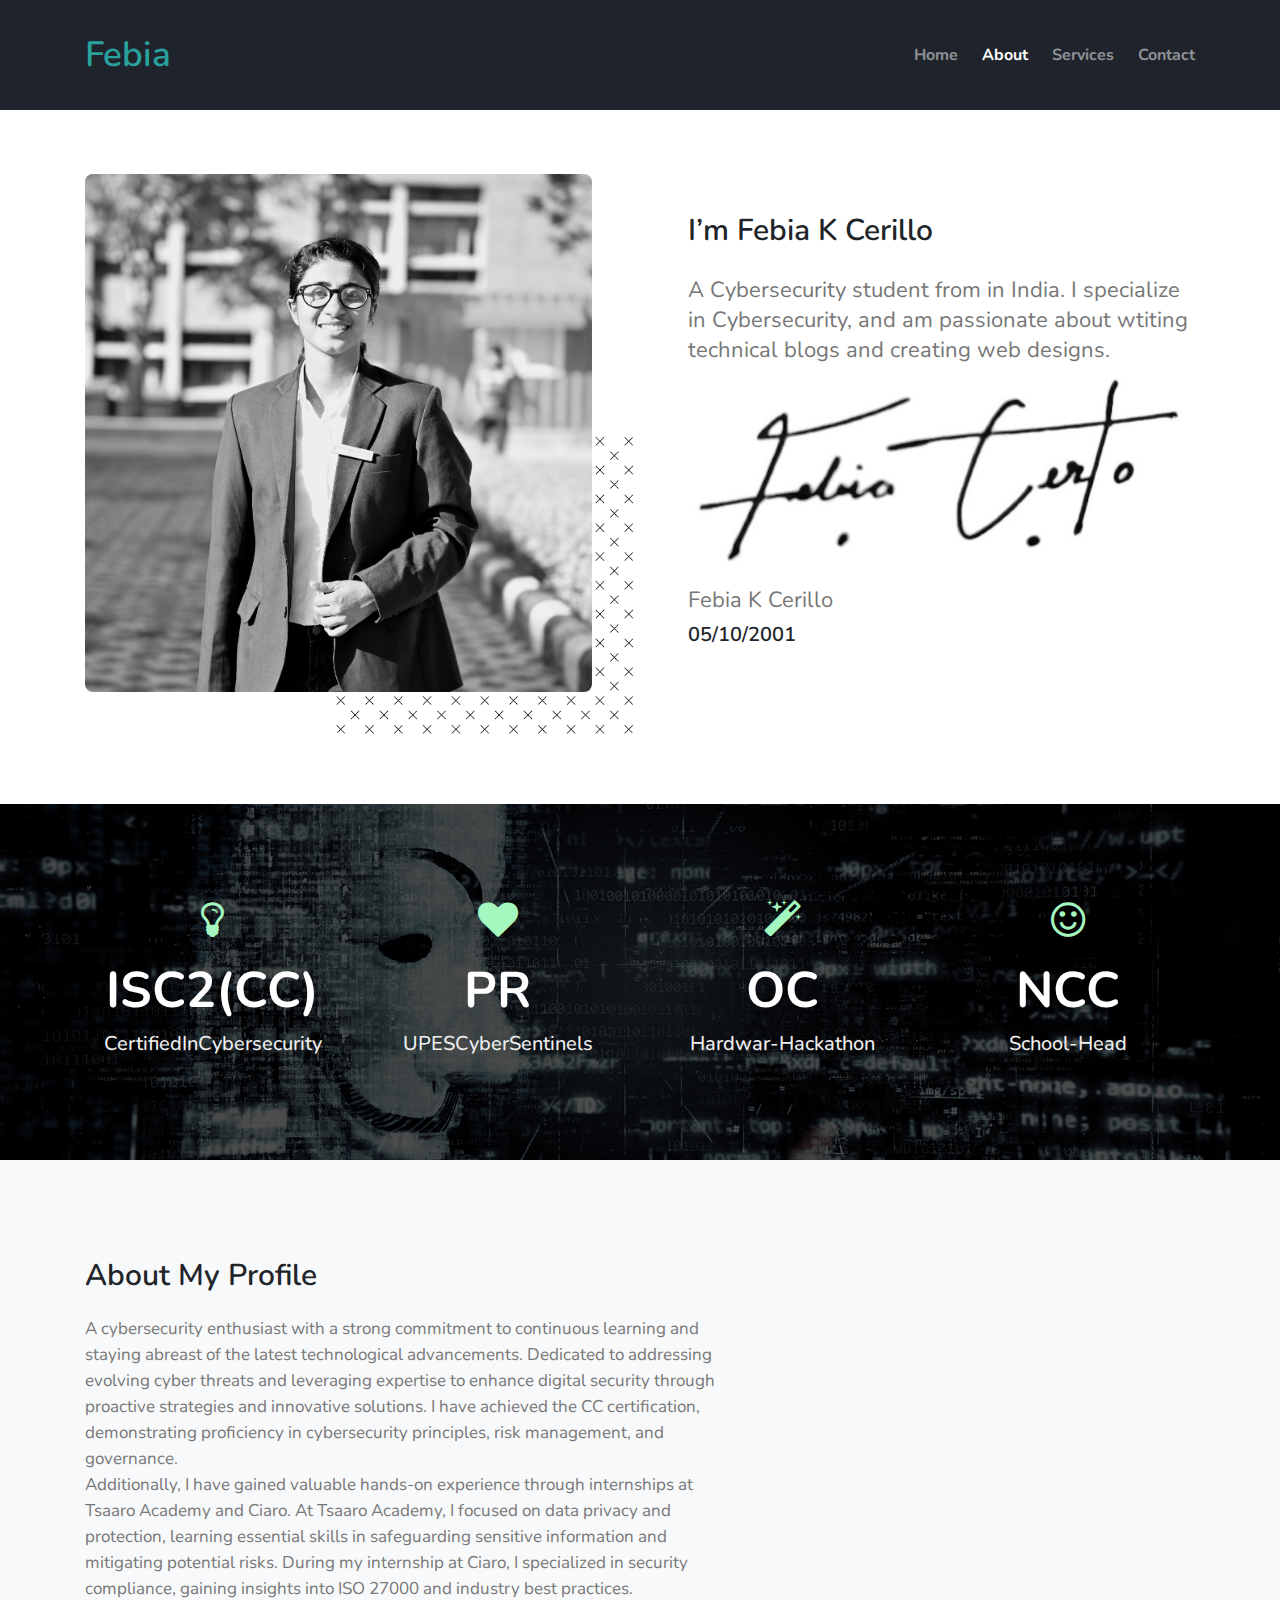
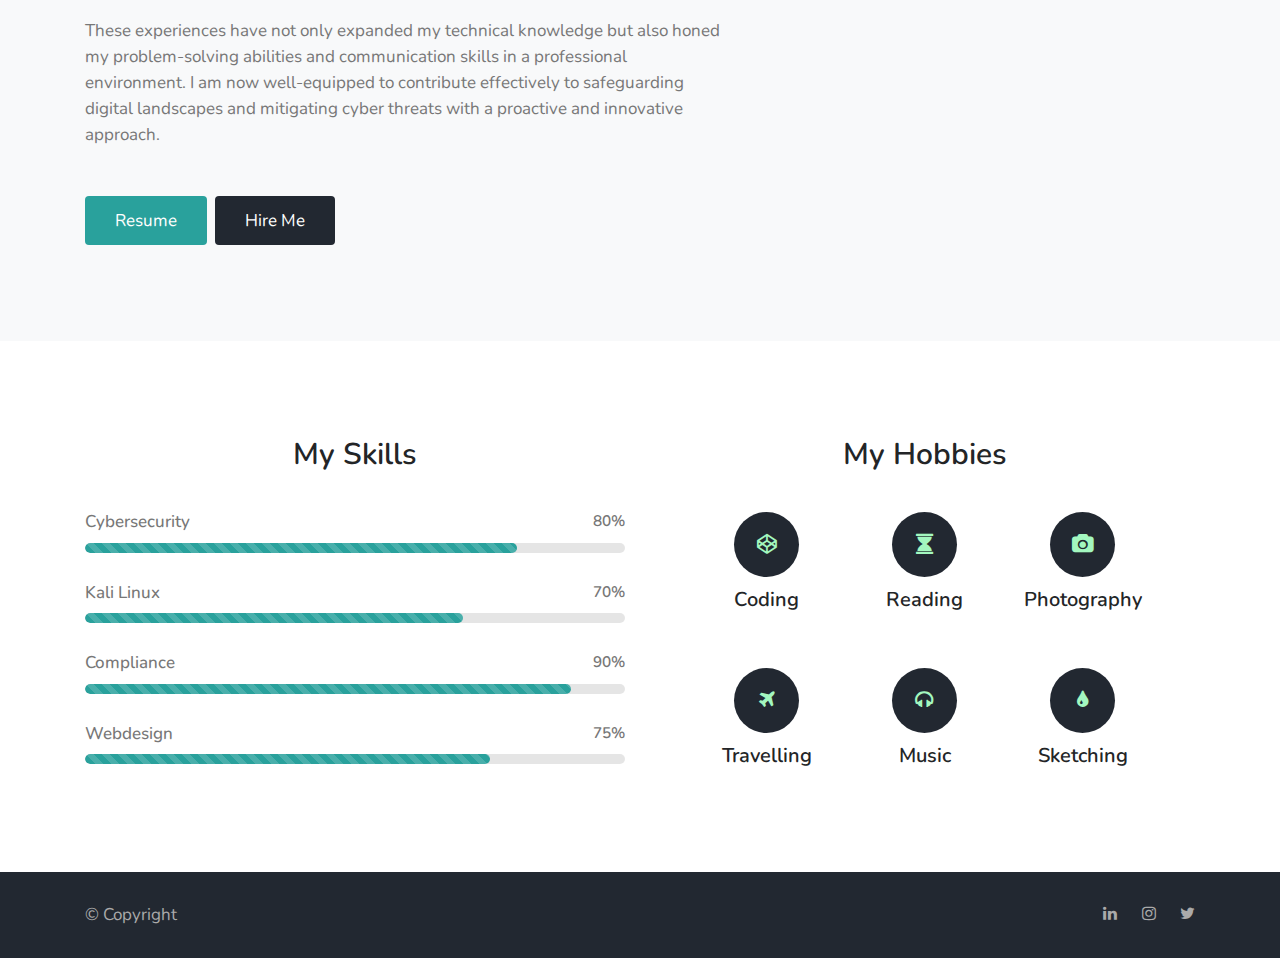
==== about.html @ 748943a6 "Personal Website" ====
<!doctype html>
<html lang="en">

<head>
    <!-- Required meta tags -->
    <meta charset="utf-8">
    <meta name="viewport" content="width=device-width, initial-scale=1, shrink-to-fit=no">

    <title>Eccentric portfolio - personal website template | About : W3layouts</title>

    <!-- google fonts -->
    <link href="https://fonts.googleapis.com/css?family=Nunito:400,700&display=swap" rel="stylesheet">

    <!-- Template CSS -->
    <link rel="stylesheet" href="assets/css/style-starter.css">

</head>

<body>
    <!-- inner page header -->
    <div class="inner-banner">
        <div class="w3l-header inner-w3l-header" id="home">
            <div class="container">
                <nav class="navbar navbar-expand-lg navbar-dark pl-0 pr-0">
                    <a class="navbar-brand m-0 text-primary" href="index.html"><i class='fas fa-portrait' style='font-size:36px'></i>
                        Febia
                    </a>
                    <!-- <span class="logo">portfolio</span>-->
                    <button class="navbar-toggler" type="button" data-toggle="collapse" data-target="#navbarNav"
                        aria-controls="navbarNav" aria-expanded="false" aria-label="Toggle navigation">
                        <span class="navbar-toggler-icon"></span>
                    </button>
                    <div class="collapse navbar-collapse" id="navbarNav">
                        <ul class="navbar-nav ml-auto">
                            <li class="nav-item mr-lg-4">
                                <a class="nav-link pl-0 pr-0 font-weight-bold" href="index.html">Home <span
                                        class="sr-only">(current)</span></a>
                            </li>
                            <li class="nav-item mr-lg-4 active">
                                <a class="nav-link pl-0 pr-0 font-weight-bold" href="about.html">About</a>
                            </li>
                            <li class="nav-item mr-lg-4">
                                <a class="nav-link pl-0 pr-0 font-weight-bold" href="services.html">Services</a>
                            </li>
                            <li class="nav-item">
                                <a class="nav-link pl-0 pr-0 font-weight-bold" href="contact.html">Contact</a>
                            </li>
                        </ul>
                    </div>
                </nav>
            </div>
        </div>
    </div>
    <!-- //inner page header -->

    <!-- about me -->
    <div class="w3l-about py-5">
        <div class="container py-lg-3">
            <div class="row about-content mb-lg-5">
                <div class="col-lg-6 pr-md-5">
                    <div class="image-block">
                        <img src="assets/images/me.JPG" class="img-fluid myphoto" alt="my photo" />
                        <img src="assets/images/cross.png" class="img-fluid pos" alt="dots" />
                    </div>
                </div>
                <div class="col-lg-6 info pl-lg-5 mt-lg-0 mt-5 pt-lg-0 pt-3 align-center">
                    <h4 class="">I’m Febia K Cerillo</h4>
                    <p class="mt-md-4 mt-3 mb-0"> A Cybersecurity student from in India.
                        I specialize in Cybersecurity, and am passionate about wtiting technical blogs and creating web designs.
                    </p>
                    <img src="assets/images/signature.jpg" class="img-fluid signature" width="300px" alt="my photo" />
                    <p class="m-0 mb-2">Febia K Cerillo</p>
                    <h6>05/10/2001</h6>
                </div>
            </div>
        </div>
    </div>
    <!-- //about me -->

    <!-- stats -->
    <section class="w3l-stats py-lg-5 py-4" id="stats">
        <div class="gallery-inner container py-md-5 py-4">
            <div class="row stats-con text-white">
                <div class="col-sm-3 col-6 stats_info counter_grid">
                    <span class="fa fa-lightbulb-o"></span>
                    <p class="counter">ISC2(CC)</p>
                    <h4>CertifiedInCybersecurity</h4>
                </div>
                <div class="col-sm-3 col-6 stats_info counter_grid1">
                    <span class="fa fa-heart"></span>
                    <p class="counter">PR</p>
                    <h4>UPESCyberSentinels</h4>
                </div>
                <div class="col-sm-3 col-6 stats_info counter_grid mt-sm-0 mt-5">
                    <span class="fa fa-magic"></span>
                    <p class="counter">OC</p>
                    <h4>Hardwar-Hackathon</h4>
                </div>
                <div class="col-sm-3 col-6 stats_info counter_grid2 mt-sm-0 mt-5">
                    <span class="fa fa-smile-o"></span>
                    <p class="counter">NCC</p>
                    <h4>School-Head</h4>
                </div>
            </div>
        </div>
    </section>
    <!-- //stats -->

    <!-- about my profile -->
    <section class="w3l-about-bottom py-5" id="about">
        <div class="container py-lg-5 py-md-3">
            <div class="row middle-grids">
                <div class="col-lg-7 advantage-grid-info">
                    <div class="advantage_left">
                        <h4>About my profile </h4>
                        <p class="">A cybersecurity enthusiast with a strong commitment to continuous learning and staying abreast of 
                            the latest technological advancements. Dedicated to addressing evolving cyber threats and leveraging expertise 
                            to enhance digital security through proactive strategies and innovative solutions. I have achieved 
                            the CC certification, demonstrating proficiency in cybersecurity principles, risk management, and governance.
                            <br>Additionally, I have gained valuable hands-on experience through internships at Tsaaro Academy and Ciaro. 
                            At Tsaaro Academy, I focused on data privacy and protection, learning essential skills in safeguarding sensitive 
                            information and mitigating potential risks. During my internship at Ciaro, I specialized in security compliance, 
                            gaining insights into ISO 27000 and industry best practices.</p>
                        <p class="mb-0">These experiences have not only expanded my technical knowledge but also honed my problem-solving 
                            abilities and communication skills in a professional environment. I am now well-equipped to contribute effectively 
                            to safeguarding digital landscapes and mitigating cyber threats with a proactive and innovative approach.
                        </p>
                        <a href="https://drive.google.com/file/d/11Y_3t4I6lCJJg6wt747me_1ckLIumIxb/view?usp=sharing" class="primary-btn-style btn-primary btn mt-lg-5 mt-4">Resume</a>
                        <a href="contact.html" class="secondary-btn-style btn-secondary btn mt-lg-5 mt-4 ml-1">Hire
                            Me</a>
                    </div>
                </div>
                <div class="col-lg-5 advantage-grid-info1">
                    <div class="advantage_left1 mt-lg-0 mt-5">
                        <img src="assets/images/about.jpg" class="img-fluid" alt="" style="padding-top: 120px">
                    </div>
                </div>
            </div>
        </div>
    </section>
    <!-- //about my profile -->

    <!-- skills and hobbies -->
    <div class="w3l-skills py-5" id="skills">
        <div class="container py-lg-5 py-md-3">
            <div class="modal-spa">
                <div class="row skills">
                    <div class="col-lg-6 bar-grids bargrids-left">
                        <h4> My Skills </h4>
                        <h6>Cybersecurity<span> 80% </span></h6>
                        <div class="progress">
                            <div class="progress-bar progress-bar-striped active bg-primary" style="width: 80%">
                            </div>
                        </div>
                        <h6>Kali Linux<span> 70% </span></h6>
                        <div class="progress  w3-bar-grids">
                            <div class="progress-bar progress-bar-striped active" style="width: 70%">
                            </div>
                        </div>
                        <h6>Compliance<span>90% </span></h6>
                        <div class="progress  w3-bar-grids">
                            <div class="progress-bar progress-bar-striped active" style="width: 90%">
                            </div>
                        </div>
                        <h6>Webdesign <span> 75% </span></h6>
                        <div class="progress  w3-bar-grids prgs-w3-last">
                            <div class="progress-bar progress-bar-striped active" style="width: 75%">
                            </div>
                        </div>
                    </div>
                    <div class="col-lg-6 bar-grids w3-bar-grids mt-lg-0 mt-5">
                        <h4> My Hobbies </h4>
                        <div class="row pl-lg-5 pr-lg-5">
                            <div class="col-4 hobbies-grid1 grid1">
                                <span class="fa fa-codepen bg-secondary"></span>
                                <h5>Coding</h5>
                            </div>
                            <div class="col-4 hobbies-grid1 grid2">
                                <span class="fa fa-hourglass bg-secondary"></span>
                                <h5>Reading</h5>
                            </div>
                            <div class="col-4 hobbies-grid1 grid3">
                                <span class="fa fa-camera bg-secondary"></span>
                                <h5>Photography</h5>
                            </div>
                            <div class="col-4 hobbies-grid1 grid4">
                                <span class="fa fa-plane bg-secondary"></span>
                                <h5>Travelling</h5>
                            </div>
                            <div class="col-4 hobbies-grid1 grid5">
                                <span class="fa fa-headphones bg-secondary"></span>
                                <h5>Music</h5>
                            </div>
                            <div class="col-4 hobbies-grid1 grid6">
                                <span class="fa fa-tint bg-secondary"></span>
                                <h5>Sketching</h5>
                            </div>
                        </div>
                    </div>
                </div>
            </div>
        </div>
    </div>
    <!-- //skills and hobbies -->

    <!-- Footer -->
    <section class="w3l-footers-1">
        <div class="footer bg-secondary">
            <div class="container">
                <div class="footer-content">
                    <div class="row">
                        <div class="col-lg-8 footer-left">
                            <p class="m-0">© Copyright
                        </div>
                        <div class="col-lg-4 footer-right text-lg-right text-center mt-lg-0 mt-3">
                            <ul class="social m-0 p-0">
                                <li><a href="https://www.linkedin.com/in/febiacerillo/"><span class="fa fa-linkedin"></span></a></li>
                                <li><a href="https://www.instagram.com/febia_ck/"><span class="fa fa-instagram"></span></a></li>
                                <li><a href="https://twitter.com/CkFebia"><span class="fa fa-twitter"></span></a></li>
                            </ul>
                        </div>
                    </div>
                </div>
            </div>
        </div>
    </section>
    <!-- //Footer -->

    <!-- move top -->
    <button onclick="topFunction()" id="movetop" class="bg-primary" title="Go to top">
        <span class="fa fa-angle-up"></span>
    </button>
    <script>
        // When the user scrolls down 20px from the top of the document, show the button
        window.onscroll = function () {
            scrollFunction()
        };

        function scrollFunction() {
            if (document.body.scrollTop > 20 || document.documentElement.scrollTop > 20) {
                document.getElementById("movetop").style.display = "block";
            } else {
                document.getElementById("movetop").style.display = "none";
            }
        }

        // When the user clicks on the button, scroll to the top of the document
        function topFunction() {
            document.body.scrollTop = 0;
            document.documentElement.scrollTop = 0;
        }
    </script>
    <!-- /move top -->

    <!-- common jquery -->
    <script src="assets/js/jquery-3.3.1.min.js"></script>
    <!-- //common jquery -->

    <!-- disable body scroll which navbar is in active -->
    <script>
        $(function () {
            $('.navbar-toggler').click(function () {
                $('body').toggleClass('noscroll');
            })
        });
    </script>
    <!-- disable body scroll which navbar is in active -->

    <!-- stats number counter-->
    <script src="assets/js/jquery.waypoints.min.js"></script>
    <script src="assets/js/jquery.countup.js"></script>
    <script>
        $('.counter').countUp();
    </script>
    <!-- //stats number counter -->

    <!--  bootstrap js -->
    <script src="assets/js/bootstrap.min.js"></script>
    <!--  //bootstrap js -->

</body>

</html>
---- assets/css/style-starter.css ----
@charset "UTF-8";

:root {
  --blue: #007bff;
  --indigo: #6610f2;
  --purple: #6f42c1;
  --pink: #e83e8c;
  --red: #dc3545;
  --orange: #fd7e14;
  --yellow: #ffc107;
  --green: #28a745;
  --teal: #20c997;
  --cyan: #17a2b8;
  --white: #fff;
  --gray: #6c757d;
  --gray-dark: #343a40;
  --primary: #29a19c;
  --secondary: #222831;
  --success: #28a745;
  --info: #17a2b8;
  --warning: #ffc107;
  --danger: #dc3545;
  --light: #f8f9fa;
  --dark: #343a40;
  --breakpoint-xs: 0;
  --breakpoint-sm: 576px;
  --breakpoint-md: 768px;
  --breakpoint-lg: 992px;
  --breakpoint-xl: 1200px;
  --font-family-sans-serif: -apple-system, BlinkMacSystemFont, "Segoe UI", Roboto, "Helvetica Neue", Arial, "Noto Sans", sans-serif, "Apple Color Emoji", "Segoe UI Emoji", "Segoe UI Symbol", "Noto Color Emoji";
  --font-family-monospace: SFMono-Regular, Menlo, Monaco, Consolas, "Liberation Mono", "Courier New", monospace;
}

*,
*::before,
*::after {
  box-sizing: border-box;
}

html {
  font-family: sans-serif;
  line-height: 1.15;
  -webkit-text-size-adjust: 100%;
  -webkit-tap-highlight-color: rgba(0, 0, 0, 0);
}

article,
aside,
figcaption,
figure,
footer,
header,
hgroup,
main,
nav,
section {
  display: block;
}

body {
  margin: 0;
  font-family: -apple-system, BlinkMacSystemFont, "Segoe UI", Roboto, "Helvetica Neue", Arial, "Noto Sans", sans-serif, "Apple Color Emoji", "Segoe UI Emoji", "Segoe UI Symbol", "Noto Color Emoji";
  font-size: 1rem;
  font-weight: 400;
  line-height: 1.5;
  color: #212529;
  text-align: left;
  background-color: #fff;
}

[tabindex="-1"]:focus:not(:focus-visible) {
  outline: 0 !important;
}

hr {
  box-sizing: content-box;
  height: 0;
  overflow: visible;
}

h1,
h2,
h3,
h4,
h5,
h6 {
  margin-top: 0;
  margin-bottom: 0.5rem;
}

p {
  margin-top: 0;
  margin-bottom: 1rem;
}

abbr[title],
abbr[data-original-title] {
  text-decoration: underline;
  -webkit-text-decoration: underline dotted;
  text-decoration: underline dotted;
  cursor: help;
  border-bottom: 0;
  -webkit-text-decoration-skip-ink: none;
  text-decoration-skip-ink: none;
}

address {
  margin-bottom: 1rem;
  font-style: normal;
  line-height: inherit;
}

ol,
ul,
dl {
  margin-top: 0;
  margin-bottom: 1rem;
}

ol ol,
ul ul,
ol ul,
ul ol {
  margin-bottom: 0;
}

dt {
  font-weight: 700;
}

dd {
  margin-bottom: .5rem;
  margin-left: 0;
}

blockquote {
  margin: 0 0 1rem;
}

b,
strong {
  font-weight: bolder;
}

small {
  font-size: 80%;
}

sub,
sup {
  position: relative;
  font-size: 75%;
  line-height: 0;
  vertical-align: baseline;
}

sub {
  bottom: -.25em;
}

sup {
  top: -.5em;
}

a {
  color: #29a19c;
  text-decoration: none;
  background-color: transparent;
}

a:hover {
  color: #196461;
  text-decoration: underline;
}

a:not([href]) {
  color: inherit;
  text-decoration: none;
}

a:not([href]):hover {
  color: inherit;
  text-decoration: none;
}

pre,
code,
kbd,
samp {
  font-family: SFMono-Regular, Menlo, Monaco, Consolas, "Liberation Mono", "Courier New", monospace;
  font-size: 1em;
}

pre {
  margin-top: 0;
  margin-bottom: 1rem;
  overflow: auto;
}

figure {
  margin: 0 0 1rem;
}

img {
  vertical-align: middle;
  border-style: none;
}

svg {
  overflow: hidden;
  vertical-align: middle;
}

table {
  border-collapse: collapse;
}

caption {
  padding-top: 0.75rem;
  padding-bottom: 0.75rem;
  color: #6c757d;
  text-align: left;
  caption-side: bottom;
}

th {
  text-align: inherit;
}

label {
  display: inline-block;
  margin-bottom: 0.5rem;
}

button {
  border-radius: 0;
}

button:focus {
  outline: 1px dotted;
  outline: 5px auto -webkit-focus-ring-color;
}

input,
button,
select,
optgroup,
textarea {
  margin: 0;
  font-family: inherit;
  font-size: inherit;
  line-height: inherit;
}

button,
input {
  overflow: visible;
}

button,
select {
  text-transform: none;
}

select {
  word-wrap: normal;
}

button,
[type="button"],
[type="reset"],
[type="submit"] {
  -webkit-appearance: button;
}

button:not(:disabled),
[type="button"]:not(:disabled),
[type="reset"]:not(:disabled),
[type="submit"]:not(:disabled) {
  cursor: pointer;
}

button::-moz-focus-inner,
[type="button"]::-moz-focus-inner,
[type="reset"]::-moz-focus-inner,
[type="submit"]::-moz-focus-inner {
  padding: 0;
  border-style: none;
}

input[type="radio"],
input[type="checkbox"] {
  box-sizing: border-box;
  padding: 0;
}

input[type="date"],
input[type="time"],
input[type="datetime-local"],
input[type="month"] {
  -webkit-appearance: listbox;
}

textarea {
  overflow: auto;
  resize: vertical;
}

fieldset {
  min-width: 0;
  padding: 0;
  margin: 0;
  border: 0;
}

legend {
  display: block;
  width: 100%;
  max-width: 100%;
  padding: 0;
  margin-bottom: .5rem;
  font-size: 1.5rem;
  line-height: inherit;
  color: inherit;
  white-space: normal;
}

@media (max-width: 1200px) {
  legend {
    font-size: calc(1.275rem + 0.3vw);
  }
}

progress {
  vertical-align: baseline;
}

[type="number"]::-webkit-inner-spin-button,
[type="number"]::-webkit-outer-spin-button {
  height: auto;
}

[type="search"] {
  outline-offset: -2px;
  -webkit-appearance: none;
}

[type="search"]::-webkit-search-decoration {
  -webkit-appearance: none;
}

::-webkit-file-upload-button {
  font: inherit;
  -webkit-appearance: button;
}

output {
  display: inline-block;
}

summary {
  display: list-item;
  cursor: pointer;
}

template {
  display: none;
}

[hidden] {
  display: none !important;
}

h1,
h2,
h3,
h4,
h5,
h6,
.h1,
.h2,
.h3,
.h4,
.h5,
.h6 {
  margin-bottom: 0.5rem;
  font-weight: 500;
  line-height: 1.2;
}

h1,
.h1 {
  font-size: 2.5rem;
}

@media (max-width: 1200px) {

  h1,
  .h1 {
    font-size: calc(1.375rem + 1.5vw);
  }
}

h2,
.h2 {
  font-size: 2rem;
}

@media (max-width: 1200px) {

  h2,
  .h2 {
    font-size: calc(1.325rem + 0.9vw);
  }
}

h3,
.h3 {
  font-size: 1.75rem;
}

@media (max-width: 1200px) {

  h3,
  .h3 {
    font-size: calc(1.3rem + 0.6vw);
  }
}

h4,
.h4 {
  font-size: 1.5rem;
}

@media (max-width: 1200px) {

  h4,
  .h4 {
    font-size: calc(1.275rem + 0.3vw);
  }
}

h5,
.h5 {
  font-size: 1.25rem;
}

h6,
.h6 {
  font-size: 1rem;
}

.lead {
  font-size: 1.25rem;
  font-weight: 300;
}

.display-1 {
  font-size: 6rem;
  font-weight: 300;
  line-height: 1.2;
}

@media (max-width: 1200px) {
  .display-1 {
    font-size: calc(1.725rem + 5.7vw);
  }
}

.display-2 {
  font-size: 5.5rem;
  font-weight: 300;
  line-height: 1.2;
}

@media (max-width: 1200px) {
  .display-2 {
    font-size: calc(1.675rem + 5.1vw);
  }
}

.display-3 {
  font-size: 4.5rem;
  font-weight: 300;
  line-height: 1.2;
}

@media (max-width: 1200px) {
  .display-3 {
    font-size: calc(1.575rem + 3.9vw);
  }
}

.display-4 {
  font-size: 3.5rem;
  font-weight: 300;
  line-height: 1.2;
}

@media (max-width: 1200px) {
  .display-4 {
    font-size: calc(1.475rem + 2.7vw);
  }
}

hr {
  margin-top: 1rem;
  margin-bottom: 1rem;
  border: 0;
  border-top: 1px solid rgba(0, 0, 0, 0.1);
}

small,
.small {
  font-size: 80%;
  font-weight: 400;
}

mark,
.mark {
  padding: 0.2em;
  background-color: #fcf8e3;
}

.list-unstyled {
  padding-left: 0;
  list-style: none;
}

.list-inline {
  padding-left: 0;
  list-style: none;
}

.list-inline-item {
  display: inline-block;
}

.list-inline-item:not(:last-child) {
  margin-right: 0.5rem;
}

.initialism {
  font-size: 90%;
  text-transform: uppercase;
}

.blockquote {
  margin-bottom: 1rem;
  font-size: 1.25rem;
}

.blockquote-footer {
  display: block;
  font-size: 80%;
  color: #6c757d;
}

.blockquote-footer::before {
  content: "\2014\00A0";
}

.img-fluid {
  max-width: 100%;
  width: auto;
  height: auto;
}

.img-thumbnail {
  padding: 0.25rem;
  background-color: #fff;
  border: 1px solid #dee2e6;
  border-radius: 0.25rem;
  max-width: 100%;
  height: auto;
}

.figure {
  display: inline-block;
}

.figure-img {
  margin-bottom: 0.5rem;
  line-height: 1;
}

.figure-caption {
  font-size: 90%;
  color: #6c757d;
}

code {
  font-size: 87.5%;
  color: #e83e8c;
  word-wrap: break-word;
}

a>code {
  color: inherit;
}

kbd {
  padding: 0.2rem 0.4rem;
  font-size: 87.5%;
  color: #fff;
  background-color: #212529;
  border-radius: 0.2rem;
}

kbd kbd {
  padding: 0;
  font-size: 100%;
  font-weight: 700;
}

pre {
  display: block;
  font-size: 87.5%;
  color: #212529;
}

pre code {
  font-size: inherit;
  color: inherit;
  word-break: normal;
}

.pre-scrollable {
  max-height: 340px;
  overflow-y: scroll;
}

.container {
  width: 100%;
  padding-right: 15px;
  padding-left: 15px;
  margin-right: auto;
  margin-left: auto;
}

@media (min-width: 576px) {
  .container {
    max-width: 540px;
  }
}

@media (min-width: 768px) {
  .container {
    max-width: 720px;
  }
}

@media (min-width: 992px) {
  .container {
    max-width: 960px;
  }
}

@media (min-width: 1200px) {
  .container {
    max-width: 1140px;
  }
}

.container-fluid,
.container-sm,
.container-md,
.container-lg,
.container-xl {
  width: 100%;
  padding-right: 15px;
  padding-left: 15px;
  margin-right: auto;
  margin-left: auto;
}

@media (min-width: 576px) {

  .container,
  .container-sm {
    max-width: 540px;
  }
}

@media (min-width: 768px) {

  .container,
  .container-sm,
  .container-md {
    max-width: 720px;
  }
}

@media (min-width: 992px) {

  .container,
  .container-sm,
  .container-md,
  .container-lg {
    max-width: 960px;
  }
}

@media (min-width: 1200px) {

  .container,
  .container-sm,
  .container-md,
  .container-lg,
  .container-xl {
    max-width: 1140px;
  }
}

.row {
  display: flex;
  flex-wrap: wrap;
  margin-right: -15px;
  margin-left: -15px;
}

.no-gutters {
  margin-right: 0;
  margin-left: 0;
}

.no-gutters>.col,
.no-gutters>[class*="col-"] {
  padding-right: 0;
  padding-left: 0;
}

.col-1,
.col-2,
.col-3,
.col-4,
.col-5,
.col-6,
.col-7,
.col-8,
.col-9,
.col-10,
.col-11,
.col-12,
.col,
.col-auto,
.col-sm-1,
.col-sm-2,
.col-sm-3,
.col-sm-4,
.col-sm-5,
.col-sm-6,
.col-sm-7,
.col-sm-8,
.col-sm-9,
.col-sm-10,
.col-sm-11,
.col-sm-12,
.col-sm,
.col-sm-auto,
.col-md-1,
.col-md-2,
.col-md-3,
.col-md-4,
.col-md-5,
.col-md-6,
.col-md-7,
.col-md-8,
.col-md-9,
.col-md-10,
.col-md-11,
.col-md-12,
.col-md,
.col-md-auto,
.col-lg-1,
.col-lg-2,
.col-lg-3,
.col-lg-4,
.col-lg-5,
.col-lg-6,
.col-lg-7,
.col-lg-8,
.col-lg-9,
.col-lg-10,
.col-lg-11,
.col-lg-12,
.col-lg,
.col-lg-auto,
.col-xl-1,
.col-xl-2,
.col-xl-3,
.col-xl-4,
.col-xl-5,
.col-xl-6,
.col-xl-7,
.col-xl-8,
.col-xl-9,
.col-xl-10,
.col-xl-11,
.col-xl-12,
.col-xl,
.col-xl-auto {
  position: relative;
  width: 100%;
  padding-right: 15px;
  padding-left: 15px;
}

.col {
  flex-basis: 0;
  flex-grow: 1;
  max-width: 100%;
}

.row-cols-1>* {
  flex: 0 0 100%;
  max-width: 100%;
}

.row-cols-2>* {
  flex: 0 0 50%;
  max-width: 50%;
}

.row-cols-3>* {
  flex: 0 0 33.33333%;
  max-width: 33.33333%;
}

.row-cols-4>* {
  flex: 0 0 25%;
  max-width: 25%;
}

.row-cols-5>* {
  flex: 0 0 20%;
  max-width: 20%;
}

.row-cols-6>* {
  flex: 0 0 16.66667%;
  max-width: 16.66667%;
}

.col-auto {
  flex: 0 0 auto;
  width: auto;
  max-width: 100%;
}

.col-1 {
  flex: 0 0 8.33333%;
  max-width: 8.33333%;
}

.col-2 {
  flex: 0 0 16.66667%;
  max-width: 16.66667%;
}

.col-3 {
  flex: 0 0 25%;
  max-width: 25%;
}

.col-4 {
  flex: 0 0 33.33333%;
  max-width: 33.33333%;
}

.col-5 {
  flex: 0 0 41.66667%;
  max-width: 41.66667%;
}

.col-6 {
  flex: 0 0 50%;
  max-width: 50%;
}

.col-7 {
  flex: 0 0 58.33333%;
  max-width: 58.33333%;
}

.col-8 {
  flex: 0 0 66.66667%;
  max-width: 66.66667%;
}

.col-9 {
  flex: 0 0 75%;
  max-width: 75%;
}

.col-10 {
  flex: 0 0 83.33333%;
  max-width: 83.33333%;
}

.col-11 {
  flex: 0 0 91.66667%;
  max-width: 91.66667%;
}

.col-12 {
  flex: 0 0 100%;
  max-width: 100%;
}

.order-first {
  order: -1;
}

.order-last {
  order: 13;
}

.order-0 {
  order: 0;
}

.order-1 {
  order: 1;
}

.order-2 {
  order: 2;
}

.order-3 {
  order: 3;
}

.order-4 {
  order: 4;
}

.order-5 {
  order: 5;
}

.order-6 {
  order: 6;
}

.order-7 {
  order: 7;
}

.order-8 {
  order: 8;
}

.order-9 {
  order: 9;
}

.order-10 {
  order: 10;
}

.order-11 {
  order: 11;
}

.order-12 {
  order: 12;
}

.offset-1 {
  margin-left: 8.33333%;
}

.offset-2 {
  margin-left: 16.66667%;
}

.offset-3 {
  margin-left: 25%;
}

.offset-4 {
  margin-left: 33.33333%;
}

.offset-5 {
  margin-left: 41.66667%;
}

.offset-6 {
  margin-left: 50%;
}

.offset-7 {
  margin-left: 58.33333%;
}

.offset-8 {
  margin-left: 66.66667%;
}

.offset-9 {
  margin-left: 75%;
}

.offset-10 {
  margin-left: 83.33333%;
}

.offset-11 {
  margin-left: 91.66667%;
}

@media (min-width: 576px) {
  .col-sm {
    flex-basis: 0;
    flex-grow: 1;
    max-width: 100%;
  }

  .row-cols-sm-1>* {
    flex: 0 0 100%;
    max-width: 100%;
  }

  .row-cols-sm-2>* {
    flex: 0 0 50%;
    max-width: 50%;
  }

  .row-cols-sm-3>* {
    flex: 0 0 33.33333%;
    max-width: 33.33333%;
  }

  .row-cols-sm-4>* {
    flex: 0 0 25%;
    max-width: 25%;
  }

  .row-cols-sm-5>* {
    flex: 0 0 20%;
    max-width: 20%;
  }

  .row-cols-sm-6>* {
    flex: 0 0 16.66667%;
    max-width: 16.66667%;
  }

  .col-sm-auto {
    flex: 0 0 auto;
    width: auto;
    max-width: 100%;
  }

  .col-sm-1 {
    flex: 0 0 8.33333%;
    max-width: 8.33333%;
  }

  .col-sm-2 {
    flex: 0 0 16.66667%;
    max-width: 16.66667%;
  }

  .col-sm-3 {
    flex: 0 0 25%;
    max-width: 25%;
  }

  .col-sm-4 {
    flex: 0 0 33.33333%;
    max-width: 33.33333%;
  }

  .col-sm-5 {
    flex: 0 0 41.66667%;
    max-width: 41.66667%;
  }

  .col-sm-6 {
    flex: 0 0 50%;
    max-width: 50%;
  }

  .col-sm-7 {
    flex: 0 0 58.33333%;
    max-width: 58.33333%;
  }

  .col-sm-8 {
    flex: 0 0 66.66667%;
    max-width: 66.66667%;
  }

  .col-sm-9 {
    flex: 0 0 75%;
    max-width: 75%;
  }

  .col-sm-10 {
    flex: 0 0 83.33333%;
    max-width: 83.33333%;
  }

  .col-sm-11 {
    flex: 0 0 91.66667%;
    max-width: 91.66667%;
  }

  .col-sm-12 {
    flex: 0 0 100%;
    max-width: 100%;
  }

  .order-sm-first {
    order: -1;
  }

  .order-sm-last {
    order: 13;
  }

  .order-sm-0 {
    order: 0;
  }

  .order-sm-1 {
    order: 1;
  }

  .order-sm-2 {
    order: 2;
  }

  .order-sm-3 {
    order: 3;
  }

  .order-sm-4 {
    order: 4;
  }

  .order-sm-5 {
    order: 5;
  }

  .order-sm-6 {
    order: 6;
  }

  .order-sm-7 {
    order: 7;
  }

  .order-sm-8 {
    order: 8;
  }

  .order-sm-9 {
    order: 9;
  }

  .order-sm-10 {
    order: 10;
  }

  .order-sm-11 {
    order: 11;
  }

  .order-sm-12 {
    order: 12;
  }

  .offset-sm-0 {
    margin-left: 0;
  }

  .offset-sm-1 {
    margin-left: 8.33333%;
  }

  .offset-sm-2 {
    margin-left: 16.66667%;
  }

  .offset-sm-3 {
    margin-left: 25%;
  }

  .offset-sm-4 {
    margin-left: 33.33333%;
  }

  .offset-sm-5 {
    margin-left: 41.66667%;
  }

  .offset-sm-6 {
    margin-left: 50%;
  }

  .offset-sm-7 {
    margin-left: 58.33333%;
  }

  .offset-sm-8 {
    margin-left: 66.66667%;
  }

  .offset-sm-9 {
    margin-left: 75%;
  }

  .offset-sm-10 {
    margin-left: 83.33333%;
  }

  .offset-sm-11 {
    margin-left: 91.66667%;
  }
}

@media (min-width: 768px) {
  .col-md {
    flex-basis: 0;
    flex-grow: 1;
    max-width: 100%;
  }

  .row-cols-md-1>* {
    flex: 0 0 100%;
    max-width: 100%;
  }

  .row-cols-md-2>* {
    flex: 0 0 50%;
    max-width: 50%;
  }

  .row-cols-md-3>* {
    flex: 0 0 33.33333%;
    max-width: 33.33333%;
  }

  .row-cols-md-4>* {
    flex: 0 0 25%;
    max-width: 25%;
  }

  .row-cols-md-5>* {
    flex: 0 0 20%;
    max-width: 20%;
  }

  .row-cols-md-6>* {
    flex: 0 0 16.66667%;
    max-width: 16.66667%;
  }

  .col-md-auto {
    flex: 0 0 auto;
    width: auto;
    max-width: 100%;
  }

  .col-md-1 {
    flex: 0 0 8.33333%;
    max-width: 8.33333%;
  }

  .col-md-2 {
    flex: 0 0 16.66667%;
    max-width: 16.66667%;
  }

  .col-md-3 {
    flex: 0 0 25%;
    max-width: 25%;
  }

  .col-md-4 {
    flex: 0 0 33.33333%;
    max-width: 33.33333%;
  }

  .col-md-5 {
    flex: 0 0 41.66667%;
    max-width: 41.66667%;
  }

  .col-md-6 {
    flex: 0 0 50%;
    max-width: 50%;
  }

  .col-md-7 {
    flex: 0 0 58.33333%;
    max-width: 58.33333%;
  }

  .col-md-8 {
    flex: 0 0 66.66667%;
    max-width: 66.66667%;
  }

  .col-md-9 {
    flex: 0 0 75%;
    max-width: 75%;
  }

  .col-md-10 {
    flex: 0 0 83.33333%;
    max-width: 83.33333%;
  }

  .col-md-11 {
    flex: 0 0 91.66667%;
    max-width: 91.66667%;
  }

  .col-md-12 {
    flex: 0 0 100%;
    max-width: 100%;
  }

  .order-md-first {
    order: -1;
  }

  .order-md-last {
    order: 13;
  }

  .order-md-0 {
    order: 0;
  }

  .order-md-1 {
    order: 1;
  }

  .order-md-2 {
    order: 2;
  }

  .order-md-3 {
    order: 3;
  }

  .order-md-4 {
    order: 4;
  }

  .order-md-5 {
    order: 5;
  }

  .order-md-6 {
    order: 6;
  }

  .order-md-7 {
    order: 7;
  }

  .order-md-8 {
    order: 8;
  }

  .order-md-9 {
    order: 9;
  }

  .order-md-10 {
    order: 10;
  }

  .order-md-11 {
    order: 11;
  }

  .order-md-12 {
    order: 12;
  }

  .offset-md-0 {
    margin-left: 0;
  }

  .offset-md-1 {
    margin-left: 8.33333%;
  }

  .offset-md-2 {
    margin-left: 16.66667%;
  }

  .offset-md-3 {
    margin-left: 25%;
  }

  .offset-md-4 {
    margin-left: 33.33333%;
  }

  .offset-md-5 {
    margin-left: 41.66667%;
  }

  .offset-md-6 {
    margin-left: 50%;
  }

  .offset-md-7 {
    margin-left: 58.33333%;
  }

  .offset-md-8 {
    margin-left: 66.66667%;
  }

  .offset-md-9 {
    margin-left: 75%;
  }

  .offset-md-10 {
    margin-left: 83.33333%;
  }

  .offset-md-11 {
    margin-left: 91.66667%;
  }
}

@media (min-width: 992px) {
  .col-lg {
    flex-basis: 0;
    flex-grow: 1;
    max-width: 100%;
  }

  .row-cols-lg-1>* {
    flex: 0 0 100%;
    max-width: 100%;
  }

  .row-cols-lg-2>* {
    flex: 0 0 50%;
    max-width: 50%;
  }

  .row-cols-lg-3>* {
    flex: 0 0 33.33333%;
    max-width: 33.33333%;
  }

  .row-cols-lg-4>* {
    flex: 0 0 25%;
    max-width: 25%;
  }

  .row-cols-lg-5>* {
    flex: 0 0 20%;
    max-width: 20%;
  }

  .row-cols-lg-6>* {
    flex: 0 0 16.66667%;
    max-width: 16.66667%;
  }

  .col-lg-auto {
    flex: 0 0 auto;
    width: auto;
    max-width: 100%;
  }

  .col-lg-1 {
    flex: 0 0 8.33333%;
    max-width: 8.33333%;
  }

  .col-lg-2 {
    flex: 0 0 16.66667%;
    max-width: 16.66667%;
  }

  .col-lg-3 {
    flex: 0 0 25%;
    max-width: 25%;
  }

  .col-lg-4 {
    flex: 0 0 33.33333%;
    max-width: 33.33333%;
  }

  .col-lg-5 {
    flex: 0 0 41.66667%;
    max-width: 41.66667%;
  }

  .col-lg-6 {
    flex: 0 0 50%;
    max-width: 50%;
  }

  .col-lg-7 {
    flex: 0 0 58.33333%;
    max-width: 58.33333%;
  }

  .col-lg-8 {
    flex: 0 0 66.66667%;
    max-width: 66.66667%;
  }

  .col-lg-9 {
    flex: 0 0 75%;
    max-width: 75%;
  }

  .col-lg-10 {
    flex: 0 0 83.33333%;
    max-width: 83.33333%;
  }

  .col-lg-11 {
    flex: 0 0 91.66667%;
    max-width: 91.66667%;
  }

  .col-lg-12 {
    flex: 0 0 100%;
    max-width: 100%;
  }

  .order-lg-first {
    order: -1;
  }

  .order-lg-last {
    order: 13;
  }

  .order-lg-0 {
    order: 0;
  }

  .order-lg-1 {
    order: 1;
  }

  .order-lg-2 {
    order: 2;
  }

  .order-lg-3 {
    order: 3;
  }

  .order-lg-4 {
    order: 4;
  }

  .order-lg-5 {
    order: 5;
  }

  .order-lg-6 {
    order: 6;
  }

  .order-lg-7 {
    order: 7;
  }

  .order-lg-8 {
    order: 8;
  }

  .order-lg-9 {
    order: 9;
  }

  .order-lg-10 {
    order: 10;
  }

  .order-lg-11 {
    order: 11;
  }

  .order-lg-12 {
    order: 12;
  }

  .offset-lg-0 {
    margin-left: 0;
  }

  .offset-lg-1 {
    margin-left: 8.33333%;
  }

  .offset-lg-2 {
    margin-left: 16.66667%;
  }

  .offset-lg-3 {
    margin-left: 25%;
  }

  .offset-lg-4 {
    margin-left: 33.33333%;
  }

  .offset-lg-5 {
    margin-left: 41.66667%;
  }

  .offset-lg-6 {
    margin-left: 50%;
  }

  .offset-lg-7 {
    margin-left: 58.33333%;
  }

  .offset-lg-8 {
    margin-left: 66.66667%;
  }

  .offset-lg-9 {
    margin-left: 75%;
  }

  .offset-lg-10 {
    margin-left: 83.33333%;
  }

  .offset-lg-11 {
    margin-left: 91.66667%;
  }
}

@media (min-width: 1200px) {
  .col-xl {
    flex-basis: 0;
    flex-grow: 1;
    max-width: 100%;
  }

  .row-cols-xl-1>* {
    flex: 0 0 100%;
    max-width: 100%;
  }

  .row-cols-xl-2>* {
    flex: 0 0 50%;
    max-width: 50%;
  }

  .row-cols-xl-3>* {
    flex: 0 0 33.33333%;
    max-width: 33.33333%;
  }

  .row-cols-xl-4>* {
    flex: 0 0 25%;
    max-width: 25%;
  }

  .row-cols-xl-5>* {
    flex: 0 0 20%;
    max-width: 20%;
  }

  .row-cols-xl-6>* {
    flex: 0 0 16.66667%;
    max-width: 16.66667%;
  }

  .col-xl-auto {
    flex: 0 0 auto;
    width: auto;
    max-width: 100%;
  }

  .col-xl-1 {
    flex: 0 0 8.33333%;
    max-width: 8.33333%;
  }

  .col-xl-2 {
    flex: 0 0 16.66667%;
    max-width: 16.66667%;
  }

  .col-xl-3 {
    flex: 0 0 25%;
    max-width: 25%;
  }

  .col-xl-4 {
    flex: 0 0 33.33333%;
    max-width: 33.33333%;
  }

  .col-xl-5 {
    flex: 0 0 41.66667%;
    max-width: 41.66667%;
  }

  .col-xl-6 {
    flex: 0 0 50%;
    max-width: 50%;
  }

  .col-xl-7 {
    flex: 0 0 58.33333%;
    max-width: 58.33333%;
  }

  .col-xl-8 {
    flex: 0 0 66.66667%;
    max-width: 66.66667%;
  }

  .col-xl-9 {
    flex: 0 0 75%;
    max-width: 75%;
  }

  .col-xl-10 {
    flex: 0 0 83.33333%;
    max-width: 83.33333%;
  }

  .col-xl-11 {
    flex: 0 0 91.66667%;
    max-width: 91.66667%;
  }

  .col-xl-12 {
    flex: 0 0 100%;
    max-width: 100%;
  }

  .order-xl-first {
    order: -1;
  }

  .order-xl-last {
    order: 13;
  }

  .order-xl-0 {
    order: 0;
  }

  .order-xl-1 {
    order: 1;
  }

  .order-xl-2 {
    order: 2;
  }

  .order-xl-3 {
    order: 3;
  }

  .order-xl-4 {
    order: 4;
  }

  .order-xl-5 {
    order: 5;
  }

  .order-xl-6 {
    order: 6;
  }

  .order-xl-7 {
    order: 7;
  }

  .order-xl-8 {
    order: 8;
  }

  .order-xl-9 {
    order: 9;
  }

  .order-xl-10 {
    order: 10;
  }

  .order-xl-11 {
    order: 11;
  }

  .order-xl-12 {
    order: 12;
  }

  .offset-xl-0 {
    margin-left: 0;
  }

  .offset-xl-1 {
    margin-left: 8.33333%;
  }

  .offset-xl-2 {
    margin-left: 16.66667%;
  }

  .offset-xl-3 {
    margin-left: 25%;
  }

  .offset-xl-4 {
    margin-left: 33.33333%;
  }

  .offset-xl-5 {
    margin-left: 41.66667%;
  }

  .offset-xl-6 {
    margin-left: 50%;
  }

  .offset-xl-7 {
    margin-left: 58.33333%;
  }

  .offset-xl-8 {
    margin-left: 66.66667%;
  }

  .offset-xl-9 {
    margin-left: 75%;
  }

  .offset-xl-10 {
    margin-left: 83.33333%;
  }

  .offset-xl-11 {
    margin-left: 91.66667%;
  }
}

.table {
  width: 100%;
  margin-bottom: 1rem;
  color: #212529;
}

.table th,
.table td {
  padding: 0.75rem;
  vertical-align: top;
  border-top: 1px solid #dee2e6;
}

.table thead th {
  vertical-align: bottom;
  border-bottom: 2px solid #dee2e6;
}

.table tbody+tbody {
  border-top: 2px solid #dee2e6;
}

.table-sm th,
.table-sm td {
  padding: 0.3rem;
}

.table-bordered {
  border: 1px solid #dee2e6;
}

.table-bordered th,
.table-bordered td {
  border: 1px solid #dee2e6;
}

.table-bordered thead th,
.table-bordered thead td {
  border-bottom-width: 2px;
}

.table-borderless th,
.table-borderless td,
.table-borderless thead th,
.table-borderless tbody+tbody {
  border: 0;
}

.table-striped tbody tr:nth-of-type(odd) {
  background-color: rgba(0, 0, 0, 0.05);
}

.table-hover tbody tr:hover {
  color: #212529;
  background-color: rgba(0, 0, 0, 0.075);
}

.table-primary,
.table-primary>th,
.table-primary>td {
  background-color: #c3e5e3;
}

.table-primary th,
.table-primary td,
.table-primary thead th,
.table-primary tbody+tbody {
  border-color: #90cecc;
}

.table-hover .table-primary:hover {
  background-color: #b1dddb;
}

.table-hover .table-primary:hover>td,
.table-hover .table-primary:hover>th {
  background-color: #b1dddb;
}

.table-secondary,
.table-secondary>th,
.table-secondary>td {
  background-color: #c1c3c5;
}

.table-secondary th,
.table-secondary td,
.table-secondary thead th,
.table-secondary tbody+tbody {
  border-color: #8c8f94;
}

.table-hover .table-secondary:hover {
  background-color: #b4b6b9;
}

.table-hover .table-secondary:hover>td,
.table-hover .table-secondary:hover>th {
  background-color: #b4b6b9;
}

.table-success,
.table-success>th,
.table-success>td {
  background-color: #c3e6cb;
}

.table-success th,
.table-success td,
.table-success thead th,
.table-success tbody+tbody {
  border-color: #8fd19e;
}

.table-hover .table-success:hover {
  background-color: #b1dfbb;
}

.table-hover .table-success:hover>td,
.table-hover .table-success:hover>th {
  background-color: #b1dfbb;
}

.table-info,
.table-info>th,
.table-info>td {
  background-color: #bee5eb;
}

.table-info th,
.table-info td,
.table-info thead th,
.table-info tbody+tbody {
  border-color: #86cfda;
}

.table-hover .table-info:hover {
  background-color: #abdde5;
}

.table-hover .table-info:hover>td,
.table-hover .table-info:hover>th {
  background-color: #abdde5;
}

.table-warning,
.table-warning>th,
.table-warning>td {
  background-color: #ffeeba;
}

.table-warning th,
.table-warning td,
.table-warning thead th,
.table-warning tbody+tbody {
  border-color: #ffdf7e;
}

.table-hover .table-warning:hover {
  background-color: #ffe8a1;
}

.table-hover .table-warning:hover>td,
.table-hover .table-warning:hover>th {
  background-color: #ffe8a1;
}

.table-danger,
.table-danger>th,
.table-danger>td {
  background-color: #f5c6cb;
}

.table-danger th,
.table-danger td,
.table-danger thead th,
.table-danger tbody+tbody {
  border-color: #ed969e;
}

.table-hover .table-danger:hover {
  background-color: #f1b0b7;
}

.table-hover .table-danger:hover>td,
.table-hover .table-danger:hover>th {
  background-color: #f1b0b7;
}

.table-light,
.table-light>th,
.table-light>td {
  background-color: #fdfdfe;
}

.table-light th,
.table-light td,
.table-light thead th,
.table-light tbody+tbody {
  border-color: #fbfcfc;
}

.table-hover .table-light:hover {
  background-color: #ececf6;
}

.table-hover .table-light:hover>td,
.table-hover .table-light:hover>th {
  background-color: #ececf6;
}

.table-dark,
.table-dark>th,
.table-dark>td {
  background-color: #c6c8ca;
}

.table-dark th,
.table-dark td,
.table-dark thead th,
.table-dark tbody+tbody {
  border-color: #95999c;
}

.table-hover .table-dark:hover {
  background-color: #b9bbbe;
}

.table-hover .table-dark:hover>td,
.table-hover .table-dark:hover>th {
  background-color: #b9bbbe;
}

.table-active,
.table-active>th,
.table-active>td {
  background-color: rgba(0, 0, 0, 0.075);
}

.table-hover .table-active:hover {
  background-color: rgba(0, 0, 0, 0.075);
}

.table-hover .table-active:hover>td,
.table-hover .table-active:hover>th {
  background-color: rgba(0, 0, 0, 0.075);
}

.table .thead-dark th {
  color: #fff;
  background-color: #343a40;
  border-color: #454d55;
}

.table .thead-light th {
  color: #495057;
  background-color: #e9ecef;
  border-color: #dee2e6;
}

.table-dark {
  color: #fff;
  background-color: #343a40;
}

.table-dark th,
.table-dark td,
.table-dark thead th {
  border-color: #454d55;
}

.table-dark.table-bordered {
  border: 0;
}

.table-dark.table-striped tbody tr:nth-of-type(odd) {
  background-color: rgba(255, 255, 255, 0.05);
}

.table-dark.table-hover tbody tr:hover {
  color: #fff;
  background-color: rgba(255, 255, 255, 0.075);
}

@media (max-width: 575.98px) {
  .table-responsive-sm {
    display: block;
    width: 100%;
    overflow-x: auto;
    -webkit-overflow-scrolling: touch;
  }

  .table-responsive-sm>.table-bordered {
    border: 0;
  }
}

@media (max-width: 767.98px) {
  .table-responsive-md {
    display: block;
    width: 100%;
    overflow-x: auto;
    -webkit-overflow-scrolling: touch;
  }

  .table-responsive-md>.table-bordered {
    border: 0;
  }
}

@media (max-width: 991.98px) {
  .table-responsive-lg {
    display: block;
    width: 100%;
    overflow-x: auto;
    -webkit-overflow-scrolling: touch;
  }

  .table-responsive-lg>.table-bordered {
    border: 0;
  }
}

@media (max-width: 1199.98px) {
  .table-responsive-xl {
    display: block;
    width: 100%;
    overflow-x: auto;
    -webkit-overflow-scrolling: touch;
  }

  .table-responsive-xl>.table-bordered {
    border: 0;
  }
}

.table-responsive {
  display: block;
  width: 100%;
  overflow-x: auto;
  -webkit-overflow-scrolling: touch;
}

.table-responsive>.table-bordered {
  border: 0;
}

.form-control {
  display: block;
  width: 100%;
  height: calc(1.5em + 0.75rem + 2px);
  padding: 0.375rem 0.75rem;
  font-size: 1rem;
  font-weight: 400;
  line-height: 1.5;
  color: #495057;
  background-color: #fff;
  background-clip: padding-box;
  border: 1px solid #ced4da;
  border-radius: 0.25rem;
  transition: border-color 0.15s ease-in-out, box-shadow 0.15s ease-in-out;
}

@media (prefers-reduced-motion: reduce) {
  .form-control {
    transition: none;
  }
}

.form-control::-ms-expand {
  background-color: transparent;
  border: 0;
}

.form-control:-moz-focusring {
  color: transparent;
  text-shadow: 0 0 0 #495057;
}

.form-control:focus {
  color: #495057;
  background-color: #fff;
  border-color: #6fdad6;
  outline: 0;
  box-shadow: 0 0 0 0.2rem rgba(41, 161, 156, 0.25);
}

.form-control::-webkit-input-placeholder {
  color: #6c757d;
  opacity: 1;
}

.form-control::-moz-placeholder {
  color: #6c757d;
  opacity: 1;
}

.form-control:-ms-input-placeholder {
  color: #6c757d;
  opacity: 1;
}

.form-control::-ms-input-placeholder {
  color: #6c757d;
  opacity: 1;
}

.form-control::placeholder {
  color: #6c757d;
  opacity: 1;
}

.form-control:disabled,
.form-control[readonly] {
  background-color: #e9ecef;
  opacity: 1;
}

select.form-control:focus::-ms-value {
  color: #495057;
  background-color: #fff;
}

.form-control-file,
.form-control-range {
  display: block;
  width: 100%;
}

.col-form-label {
  padding-top: calc(0.375rem + 1px);
  padding-bottom: calc(0.375rem + 1px);
  margin-bottom: 0;
  font-size: inherit;
  line-height: 1.5;
}

.col-form-label-lg {
  padding-top: calc(0.5rem + 1px);
  padding-bottom: calc(0.5rem + 1px);
  font-size: 1.25rem;
  line-height: 1.5;
}

.col-form-label-sm {
  padding-top: calc(0.25rem + 1px);
  padding-bottom: calc(0.25rem + 1px);
  font-size: 0.875rem;
  line-height: 1.5;
}

.form-control-plaintext {
  display: block;
  width: 100%;
  padding: 0.375rem 0;
  margin-bottom: 0;
  font-size: 1rem;
  line-height: 1.5;
  color: #212529;
  background-color: transparent;
  border: solid transparent;
  border-width: 1px 0;
}

.form-control-plaintext.form-control-sm,
.form-control-plaintext.form-control-lg {
  padding-right: 0;
  padding-left: 0;
}

.form-control-sm {
  height: calc(1.5em + 0.5rem + 2px);
  padding: 0.25rem 0.5rem;
  font-size: 0.875rem;
  line-height: 1.5;
  border-radius: 0.2rem;
}

.form-control-lg {
  height: calc(1.5em + 1rem + 2px);
  padding: 0.5rem 1rem;
  font-size: 1.25rem;
  line-height: 1.5;
  border-radius: 0.3rem;
}

select.form-control[size],
select.form-control[multiple] {
  height: auto;
}

textarea.form-control {
  height: auto;
}

.form-group {
  margin-bottom: 1rem;
}

.form-text {
  display: block;
  margin-top: 0.25rem;
}

.form-row {
  display: flex;
  flex-wrap: wrap;
  margin-right: -5px;
  margin-left: -5px;
}

.form-row>.col,
.form-row>[class*="col-"] {
  padding-right: 5px;
  padding-left: 5px;
}

.form-check {
  position: relative;
  display: block;
  padding-left: 1.25rem;
}

.form-check-input {
  position: absolute;
  margin-top: 0.3rem;
  margin-left: -1.25rem;
}

.form-check-input[disabled]~.form-check-label,
.form-check-input:disabled~.form-check-label {
  color: #6c757d;
}

.form-check-label {
  margin-bottom: 0;
}

.form-check-inline {
  display: inline-flex;
  align-items: center;
  padding-left: 0;
  margin-right: 0.75rem;
}

.form-check-inline .form-check-input {
  position: static;
  margin-top: 0;
  margin-right: 0.3125rem;
  margin-left: 0;
}

.valid-feedback {
  display: none;
  width: 100%;
  margin-top: 0.25rem;
  font-size: 80%;
  color: #28a745;
}

.valid-tooltip {
  position: absolute;
  top: 100%;
  z-index: 5;
  display: none;
  max-width: 100%;
  padding: 0.25rem 0.5rem;
  margin-top: .1rem;
  font-size: 0.875rem;
  line-height: 1.5;
  color: #fff;
  background-color: rgba(40, 167, 69, 0.9);
  border-radius: 0.25rem;
}

.was-validated :valid~.valid-feedback,
.was-validated :valid~.valid-tooltip,
.is-valid~.valid-feedback,
.is-valid~.valid-tooltip {
  display: block;
}

.was-validated .form-control:valid,
.form-control.is-valid {
  border-color: #28a745;
  padding-right: calc(1.5em + 0.75rem);
  background-image: url("data:image/svg+xml,%3csvg xmlns='http://www.w3.org/2000/svg' width='8' height='8' viewBox='0 0 8 8'%3e%3cpath fill='%2328a745' d='M2.3 6.73L.6 4.53c-.4-1.04.46-1.4 1.1-.8l1.1 1.4 3.4-3.8c.6-.63 1.6-.27 1.2.7l-4 4.6c-.43.5-.8.4-1.1.1z'/%3e%3c/svg%3e");
  background-repeat: no-repeat;
  background-position: right calc(0.375em + 0.1875rem) center;
  background-size: calc(0.75em + 0.375rem) calc(0.75em + 0.375rem);
}

.was-validated .form-control:valid:focus,
.form-control.is-valid:focus {
  border-color: #28a745;
  box-shadow: 0 0 0 0.2rem rgba(40, 167, 69, 0.25);
}

.was-validated textarea.form-control:valid,
textarea.form-control.is-valid {
  padding-right: calc(1.5em + 0.75rem);
  background-position: top calc(0.375em + 0.1875rem) right calc(0.375em + 0.1875rem);
}

.was-validated .custom-select:valid,
.custom-select.is-valid {
  border-color: #28a745;
  padding-right: calc(0.75em + 2.3125rem);
  background: url("data:image/svg+xml,%3csvg xmlns='http://www.w3.org/2000/svg' width='4' height='5' viewBox='0 0 4 5'%3e%3cpath fill='%23343a40' d='M2 0L0 2h4zm0 5L0 3h4z'/%3e%3c/svg%3e") no-repeat right 0.75rem center/8px 10px, url("data:image/svg+xml,%3csvg xmlns='http://www.w3.org/2000/svg' width='8' height='8' viewBox='0 0 8 8'%3e%3cpath fill='%2328a745' d='M2.3 6.73L.6 4.53c-.4-1.04.46-1.4 1.1-.8l1.1 1.4 3.4-3.8c.6-.63 1.6-.27 1.2.7l-4 4.6c-.43.5-.8.4-1.1.1z'/%3e%3c/svg%3e") #fff no-repeat center right 1.75rem/calc(0.75em + 0.375rem) calc(0.75em + 0.375rem);
}

.was-validated .custom-select:valid:focus,
.custom-select.is-valid:focus {
  border-color: #28a745;
  box-shadow: 0 0 0 0.2rem rgba(40, 167, 69, 0.25);
}

.was-validated .form-check-input:valid~.form-check-label,
.form-check-input.is-valid~.form-check-label {
  color: #28a745;
}

.was-validated .form-check-input:valid~.valid-feedback,
.was-validated .form-check-input:valid~.valid-tooltip,
.form-check-input.is-valid~.valid-feedback,
.form-check-input.is-valid~.valid-tooltip {
  display: block;
}

.was-validated .custom-control-input:valid~.custom-control-label,
.custom-control-input.is-valid~.custom-control-label {
  color: #28a745;
}

.was-validated .custom-control-input:valid~.custom-control-label::before,
.custom-control-input.is-valid~.custom-control-label::before {
  border-color: #28a745;
}

.was-validated .custom-control-input:valid:checked~.custom-control-label::before,
.custom-control-input.is-valid:checked~.custom-control-label::before {
  border-color: #34ce57;
  background-color: #34ce57;
}

.was-validated .custom-control-input:valid:focus~.custom-control-label::before,
.custom-control-input.is-valid:focus~.custom-control-label::before {
  box-shadow: 0 0 0 0.2rem rgba(40, 167, 69, 0.25);
}

.was-validated .custom-control-input:valid:focus:not(:checked)~.custom-control-label::before,
.custom-control-input.is-valid:focus:not(:checked)~.custom-control-label::before {
  border-color: #28a745;
}

.was-validated .custom-file-input:valid~.custom-file-label,
.custom-file-input.is-valid~.custom-file-label {
  border-color: #28a745;
}

.was-validated .custom-file-input:valid:focus~.custom-file-label,
.custom-file-input.is-valid:focus~.custom-file-label {
  border-color: #28a745;
  box-shadow: 0 0 0 0.2rem rgba(40, 167, 69, 0.25);
}

.invalid-feedback {
  display: none;
  width: 100%;
  margin-top: 0.25rem;
  font-size: 80%;
  color: #dc3545;
}

.invalid-tooltip {
  position: absolute;
  top: 100%;
  z-index: 5;
  display: none;
  max-width: 100%;
  padding: 0.25rem 0.5rem;
  margin-top: .1rem;
  font-size: 0.875rem;
  line-height: 1.5;
  color: #fff;
  background-color: rgba(220, 53, 69, 0.9);
  border-radius: 0.25rem;
}

.was-validated :invalid~.invalid-feedback,
.was-validated :invalid~.invalid-tooltip,
.is-invalid~.invalid-feedback,
.is-invalid~.invalid-tooltip {
  display: block;
}

.was-validated .form-control:invalid,
.form-control.is-invalid {
  border-color: #dc3545;
  padding-right: calc(1.5em + 0.75rem);
  background-image: url("data:image/svg+xml,%3csvg xmlns='http://www.w3.org/2000/svg' width='12' height='12' fill='none' stroke='%23dc3545' viewBox='0 0 12 12'%3e%3ccircle cx='6' cy='6' r='4.5'/%3e%3cpath stroke-linejoin='round' d='M5.8 3.6h.4L6 6.5z'/%3e%3ccircle cx='6' cy='8.2' r='.6' fill='%23dc3545' stroke='none'/%3e%3c/svg%3e");
  background-repeat: no-repeat;
  background-position: right calc(0.375em + 0.1875rem) center;
  background-size: calc(0.75em + 0.375rem) calc(0.75em + 0.375rem);
}

.was-validated .form-control:invalid:focus,
.form-control.is-invalid:focus {
  border-color: #dc3545;
  box-shadow: 0 0 0 0.2rem rgba(220, 53, 69, 0.25);
}

.was-validated textarea.form-control:invalid,
textarea.form-control.is-invalid {
  padding-right: calc(1.5em + 0.75rem);
  background-position: top calc(0.375em + 0.1875rem) right calc(0.375em + 0.1875rem);
}

.was-validated .custom-select:invalid,
.custom-select.is-invalid {
  border-color: #dc3545;
  padding-right: calc(0.75em + 2.3125rem);
  background: url("data:image/svg+xml,%3csvg xmlns='http://www.w3.org/2000/svg' width='4' height='5' viewBox='0 0 4 5'%3e%3cpath fill='%23343a40' d='M2 0L0 2h4zm0 5L0 3h4z'/%3e%3c/svg%3e") no-repeat right 0.75rem center/8px 10px, url("data:image/svg+xml,%3csvg xmlns='http://www.w3.org/2000/svg' width='12' height='12' fill='none' stroke='%23dc3545' viewBox='0 0 12 12'%3e%3ccircle cx='6' cy='6' r='4.5'/%3e%3cpath stroke-linejoin='round' d='M5.8 3.6h.4L6 6.5z'/%3e%3ccircle cx='6' cy='8.2' r='.6' fill='%23dc3545' stroke='none'/%3e%3c/svg%3e") #fff no-repeat center right 1.75rem/calc(0.75em + 0.375rem) calc(0.75em + 0.375rem);
}

.was-validated .custom-select:invalid:focus,
.custom-select.is-invalid:focus {
  border-color: #dc3545;
  box-shadow: 0 0 0 0.2rem rgba(220, 53, 69, 0.25);
}

.was-validated .form-check-input:invalid~.form-check-label,
.form-check-input.is-invalid~.form-check-label {
  color: #dc3545;
}

.was-validated .form-check-input:invalid~.invalid-feedback,
.was-validated .form-check-input:invalid~.invalid-tooltip,
.form-check-input.is-invalid~.invalid-feedback,
.form-check-input.is-invalid~.invalid-tooltip {
  display: block;
}

.was-validated .custom-control-input:invalid~.custom-control-label,
.custom-control-input.is-invalid~.custom-control-label {
  color: #dc3545;
}

.was-validated .custom-control-input:invalid~.custom-control-label::before,
.custom-control-input.is-invalid~.custom-control-label::before {
  border-color: #dc3545;
}

.was-validated .custom-control-input:invalid:checked~.custom-control-label::before,
.custom-control-input.is-invalid:checked~.custom-control-label::before {
  border-color: #e4606d;
  background-color: #e4606d;
}

.was-validated .custom-control-input:invalid:focus~.custom-control-label::before,
.custom-control-input.is-invalid:focus~.custom-control-label::before {
  box-shadow: 0 0 0 0.2rem rgba(220, 53, 69, 0.25);
}

.was-validated .custom-control-input:invalid:focus:not(:checked)~.custom-control-label::before,
.custom-control-input.is-invalid:focus:not(:checked)~.custom-control-label::before {
  border-color: #dc3545;
}

.was-validated .custom-file-input:invalid~.custom-file-label,
.custom-file-input.is-invalid~.custom-file-label {
  border-color: #dc3545;
}

.was-validated .custom-file-input:invalid:focus~.custom-file-label,
.custom-file-input.is-invalid:focus~.custom-file-label {
  border-color: #dc3545;
  box-shadow: 0 0 0 0.2rem rgba(220, 53, 69, 0.25);
}

.form-inline {
  display: flex;
  flex-flow: row wrap;
  align-items: center;
}

.form-inline .form-check {
  width: 100%;
}

@media (min-width: 576px) {
  .form-inline label {
    display: flex;
    align-items: center;
    justify-content: center;
    margin-bottom: 0;
  }

  .form-inline .form-group {
    display: flex;
    flex: 0 0 auto;
    flex-flow: row wrap;
    align-items: center;
    margin-bottom: 0;
  }

  .form-inline .form-control {
    display: inline-block;
    width: auto;
    vertical-align: middle;
  }

  .form-inline .form-control-plaintext {
    display: inline-block;
  }

  .form-inline .input-group,
  .form-inline .custom-select {
    width: auto;
  }

  .form-inline .form-check {
    display: flex;
    align-items: center;
    justify-content: center;
    width: auto;
    padding-left: 0;
  }

  .form-inline .form-check-input {
    position: relative;
    flex-shrink: 0;
    margin-top: 0;
    margin-right: 0.25rem;
    margin-left: 0;
  }

  .form-inline .custom-control {
    align-items: center;
    justify-content: center;
  }

  .form-inline .custom-control-label {
    margin-bottom: 0;
  }
}

.btn {
  display: inline-block;
  font-weight: 400;
  color: #212529;
  text-align: center;
  vertical-align: middle;
  cursor: pointer;
  -webkit-user-select: none;
  -moz-user-select: none;
  -ms-user-select: none;
  user-select: none;
  background-color: transparent;
  border: 1px solid transparent;
  padding: 0.375rem 0.75rem;
  font-size: 1rem;
  line-height: 1.5;
  border-radius: 0.25rem;
  transition: color 0.15s ease-in-out, background-color 0.15s ease-in-out, border-color 0.15s ease-in-out, box-shadow 0.15s ease-in-out;
}

@media (prefers-reduced-motion: reduce) {
  .btn {
    transition: none;
  }
}

.btn:hover {
  color: #212529;
  text-decoration: none;
}

.btn:focus,
.btn.focus {
  outline: 0;
  box-shadow: 0 0 0 0.2rem rgba(41, 161, 156, 0.25);
}

.btn.disabled,
.btn:disabled {
  opacity: 0.65;
}

a.btn.disabled,
fieldset:disabled a.btn {
  pointer-events: none;
}

.btn-primary {
  color: #fff;
  background-color: #29a19c;
  border-color: #29a19c;
}

.btn-primary:hover {
  color: #fff;
  background-color: #21837e;
  border-color: #1f7875;
}

.btn-primary:focus,
.btn-primary.focus {
  color: #fff;
  background-color: #21837e;
  border-color: #1f7875;
  box-shadow: 0 0 0 0.2rem rgba(73, 175, 171, 0.5);
}

.btn-primary.disabled,
.btn-primary:disabled {
  color: #fff;
  background-color: #29a19c;
  border-color: #29a19c;
}

.btn-primary:not(:disabled):not(.disabled):active,
.btn-primary:not(:disabled):not(.disabled).active,
.show>.btn-primary.dropdown-toggle {
  color: #fff;
  background-color: #1f7875;
  border-color: #1c6e6b;
}

.btn-primary:not(:disabled):not(.disabled):active:focus,
.btn-primary:not(:disabled):not(.disabled).active:focus,
.show>.btn-primary.dropdown-toggle:focus {
  box-shadow: 0 0 0 0.2rem rgba(73, 175, 171, 0.5);
}

.btn-secondary {
  color: #fff;
  background-color: #222831;
  border-color: #222831;
}

.btn-secondary:hover {
  color: #fff;
  background-color: #12161a;
  border-color: #0d0f13;
}

.btn-secondary:focus,
.btn-secondary.focus {
  color: #fff;
  background-color: #12161a;
  border-color: #0d0f13;
  box-shadow: 0 0 0 0.2rem rgba(67, 72, 80, 0.5);
}

.btn-secondary.disabled,
.btn-secondary:disabled {
  color: #fff;
  background-color: #222831;
  border-color: #222831;
}

.btn-secondary:not(:disabled):not(.disabled):active,
.btn-secondary:not(:disabled):not(.disabled).active,
.show>.btn-secondary.dropdown-toggle {
  color: #fff;
  background-color: #0d0f13;
  border-color: #08090b;
}

.btn-secondary:not(:disabled):not(.disabled):active:focus,
.btn-secondary:not(:disabled):not(.disabled).active:focus,
.show>.btn-secondary.dropdown-toggle:focus {
  box-shadow: 0 0 0 0.2rem rgba(67, 72, 80, 0.5);
}

.btn-success {
  color: #fff;
  background-color: #28a745;
  border-color: #28a745;
}

.btn-success:hover {
  color: #fff;
  background-color: #218838;
  border-color: #1e7e34;
}

.btn-success:focus,
.btn-success.focus {
  color: #fff;
  background-color: #218838;
  border-color: #1e7e34;
  box-shadow: 0 0 0 0.2rem rgba(72, 180, 97, 0.5);
}

.btn-success.disabled,
.btn-success:disabled {
  color: #fff;
  background-color: #28a745;
  border-color: #28a745;
}

.btn-success:not(:disabled):not(.disabled):active,
.btn-success:not(:disabled):not(.disabled).active,
.show>.btn-success.dropdown-toggle {
  color: #fff;
  background-color: #1e7e34;
  border-color: #1c7430;
}

.btn-success:not(:disabled):not(.disabled):active:focus,
.btn-success:not(:disabled):not(.disabled).active:focus,
.show>.btn-success.dropdown-toggle:focus {
  box-shadow: 0 0 0 0.2rem rgba(72, 180, 97, 0.5);
}

.btn-info {
  color: #fff;
  background-color: #17a2b8;
  border-color: #17a2b8;
}

.btn-info:hover {
  color: #fff;
  background-color: #138496;
  border-color: #117a8b;
}

.btn-info:focus,
.btn-info.focus {
  color: #fff;
  background-color: #138496;
  border-color: #117a8b;
  box-shadow: 0 0 0 0.2rem rgba(58, 176, 195, 0.5);
}

.btn-info.disabled,
.btn-info:disabled {
  color: #fff;
  background-color: #17a2b8;
  border-color: #17a2b8;
}

.btn-info:not(:disabled):not(.disabled):active,
.btn-info:not(:disabled):not(.disabled).active,
.show>.btn-info.dropdown-toggle {
  color: #fff;
  background-color: #117a8b;
  border-color: #10707f;
}

.btn-info:not(:disabled):not(.disabled):active:focus,
.btn-info:not(:disabled):not(.disabled).active:focus,
.show>.btn-info.dropdown-toggle:focus {
  box-shadow: 0 0 0 0.2rem rgba(58, 176, 195, 0.5);
}

.btn-warning {
  color: #212529;
  background-color: #ffc107;
  border-color: #ffc107;
}

.btn-warning:hover {
  color: #212529;
  background-color: #e0a800;
  border-color: #d39e00;
}

.btn-warning:focus,
.btn-warning.focus {
  color: #212529;
  background-color: #e0a800;
  border-color: #d39e00;
  box-shadow: 0 0 0 0.2rem rgba(222, 170, 12, 0.5);
}

.btn-warning.disabled,
.btn-warning:disabled {
  color: #212529;
  background-color: #ffc107;
  border-color: #ffc107;
}

.btn-warning:not(:disabled):not(.disabled):active,
.btn-warning:not(:disabled):not(.disabled).active,
.show>.btn-warning.dropdown-toggle {
  color: #212529;
  background-color: #d39e00;
  border-color: #c69500;
}

.btn-warning:not(:disabled):not(.disabled):active:focus,
.btn-warning:not(:disabled):not(.disabled).active:focus,
.show>.btn-warning.dropdown-toggle:focus {
  box-shadow: 0 0 0 0.2rem rgba(222, 170, 12, 0.5);
}

.btn-danger {
  color: #fff;
  background-color: #dc3545;
  border-color: #dc3545;
}

.btn-danger:hover {
  color: #fff;
  background-color: #c82333;
  border-color: #bd2130;
}

.btn-danger:focus,
.btn-danger.focus {
  color: #fff;
  background-color: #c82333;
  border-color: #bd2130;
  box-shadow: 0 0 0 0.2rem rgba(225, 83, 97, 0.5);
}

.btn-danger.disabled,
.btn-danger:disabled {
  color: #fff;
  background-color: #dc3545;
  border-color: #dc3545;
}

.btn-danger:not(:disabled):not(.disabled):active,
.btn-danger:not(:disabled):not(.disabled).active,
.show>.btn-danger.dropdown-toggle {
  color: #fff;
  background-color: #bd2130;
  border-color: #b21f2d;
}

.btn-danger:not(:disabled):not(.disabled):active:focus,
.btn-danger:not(:disabled):not(.disabled).active:focus,
.show>.btn-danger.dropdown-toggle:focus {
  box-shadow: 0 0 0 0.2rem rgba(225, 83, 97, 0.5);
}

.btn-light {
  color: #212529;
  background-color: #f8f9fa;
  border-color: #f8f9fa;
}

.btn-light:hover {
  color: #212529;
  background-color: #e2e6ea;
  border-color: #dae0e5;
}

.btn-light:focus,
.btn-light.focus {
  color: #212529;
  background-color: #e2e6ea;
  border-color: #dae0e5;
  box-shadow: 0 0 0 0.2rem rgba(216, 217, 219, 0.5);
}

.btn-light.disabled,
.btn-light:disabled {
  color: #212529;
  background-color: #f8f9fa;
  border-color: #f8f9fa;
}

.btn-light:not(:disabled):not(.disabled):active,
.btn-light:not(:disabled):not(.disabled).active,
.show>.btn-light.dropdown-toggle {
  color: #212529;
  background-color: #dae0e5;
  border-color: #d3d9df;
}

.btn-light:not(:disabled):not(.disabled):active:focus,
.btn-light:not(:disabled):not(.disabled).active:focus,
.show>.btn-light.dropdown-toggle:focus {
  box-shadow: 0 0 0 0.2rem rgba(216, 217, 219, 0.5);
}

.btn-dark {
  color: #fff;
  background-color: #343a40;
  border-color: #343a40;
}

.btn-dark:hover {
  color: #fff;
  background-color: #23272b;
  border-color: #1d2124;
}

.btn-dark:focus,
.btn-dark.focus {
  color: #fff;
  background-color: #23272b;
  border-color: #1d2124;
  box-shadow: 0 0 0 0.2rem rgba(82, 88, 93, 0.5);
}

.btn-dark.disabled,
.btn-dark:disabled {
  color: #fff;
  background-color: #343a40;
  border-color: #343a40;
}

.btn-dark:not(:disabled):not(.disabled):active,
.btn-dark:not(:disabled):not(.disabled).active,
.show>.btn-dark.dropdown-toggle {
  color: #fff;
  background-color: #1d2124;
  border-color: #171a1d;
}

.btn-dark:not(:disabled):not(.disabled):active:focus,
.btn-dark:not(:disabled):not(.disabled).active:focus,
.show>.btn-dark.dropdown-toggle:focus {
  box-shadow: 0 0 0 0.2rem rgba(82, 88, 93, 0.5);
}

.btn-outline-primary {
  color: #29a19c;
  border-color: #29a19c;
}

.btn-outline-primary:hover {
  color: #fff;
  background-color: #29a19c;
  border-color: #29a19c;
}

.btn-outline-primary:focus,
.btn-outline-primary.focus {
  box-shadow: 0 0 0 0.2rem rgba(41, 161, 156, 0.5);
}

.btn-outline-primary.disabled,
.btn-outline-primary:disabled {
  color: #29a19c;
  background-color: transparent;
}

.btn-outline-primary:not(:disabled):not(.disabled):active,
.btn-outline-primary:not(:disabled):not(.disabled).active,
.show>.btn-outline-primary.dropdown-toggle {
  color: #fff;
  background-color: #29a19c;
  border-color: #29a19c;
}

.btn-outline-primary:not(:disabled):not(.disabled):active:focus,
.btn-outline-primary:not(:disabled):not(.disabled).active:focus,
.show>.btn-outline-primary.dropdown-toggle:focus {
  box-shadow: 0 0 0 0.2rem rgba(41, 161, 156, 0.5);
}

.btn-outline-secondary {
  color: #222831;
  border-color: #222831;
}

.btn-outline-secondary:hover {
  color: #fff;
  background-color: #222831;
  border-color: #222831;
}

.btn-outline-secondary:focus,
.btn-outline-secondary.focus {
  box-shadow: 0 0 0 0.2rem rgba(34, 40, 49, 0.5);
}

.btn-outline-secondary.disabled,
.btn-outline-secondary:disabled {
  color: #222831;
  background-color: transparent;
}

.btn-outline-secondary:not(:disabled):not(.disabled):active,
.btn-outline-secondary:not(:disabled):not(.disabled).active,
.show>.btn-outline-secondary.dropdown-toggle {
  color: #fff;
  background-color: #222831;
  border-color: #222831;
}

.btn-outline-secondary:not(:disabled):not(.disabled):active:focus,
.btn-outline-secondary:not(:disabled):not(.disabled).active:focus,
.show>.btn-outline-secondary.dropdown-toggle:focus {
  box-shadow: 0 0 0 0.2rem rgba(34, 40, 49, 0.5);
}

.btn-outline-success {
  color: #28a745;
  border-color: #28a745;
}

.btn-outline-success:hover {
  color: #fff;
  background-color: #28a745;
  border-color: #28a745;
}

.btn-outline-success:focus,
.btn-outline-success.focus {
  box-shadow: 0 0 0 0.2rem rgba(40, 167, 69, 0.5);
}

.btn-outline-success.disabled,
.btn-outline-success:disabled {
  color: #28a745;
  background-color: transparent;
}

.btn-outline-success:not(:disabled):not(.disabled):active,
.btn-outline-success:not(:disabled):not(.disabled).active,
.show>.btn-outline-success.dropdown-toggle {
  color: #fff;
  background-color: #28a745;
  border-color: #28a745;
}

.btn-outline-success:not(:disabled):not(.disabled):active:focus,
.btn-outline-success:not(:disabled):not(.disabled).active:focus,
.show>.btn-outline-success.dropdown-toggle:focus {
  box-shadow: 0 0 0 0.2rem rgba(40, 167, 69, 0.5);
}

.btn-outline-info {
  color: #17a2b8;
  border-color: #17a2b8;
}

.btn-outline-info:hover {
  color: #fff;
  background-color: #17a2b8;
  border-color: #17a2b8;
}

.btn-outline-info:focus,
.btn-outline-info.focus {
  box-shadow: 0 0 0 0.2rem rgba(23, 162, 184, 0.5);
}

.btn-outline-info.disabled,
.btn-outline-info:disabled {
  color: #17a2b8;
  background-color: transparent;
}

.btn-outline-info:not(:disabled):not(.disabled):active,
.btn-outline-info:not(:disabled):not(.disabled).active,
.show>.btn-outline-info.dropdown-toggle {
  color: #fff;
  background-color: #17a2b8;
  border-color: #17a2b8;
}

.btn-outline-info:not(:disabled):not(.disabled):active:focus,
.btn-outline-info:not(:disabled):not(.disabled).active:focus,
.show>.btn-outline-info.dropdown-toggle:focus {
  box-shadow: 0 0 0 0.2rem rgba(23, 162, 184, 0.5);
}

.btn-outline-warning {
  color: #ffc107;
  border-color: #ffc107;
}

.btn-outline-warning:hover {
  color: #212529;
  background-color: #ffc107;
  border-color: #ffc107;
}

.btn-outline-warning:focus,
.btn-outline-warning.focus {
  box-shadow: 0 0 0 0.2rem rgba(255, 193, 7, 0.5);
}

.btn-outline-warning.disabled,
.btn-outline-warning:disabled {
  color: #ffc107;
  background-color: transparent;
}

.btn-outline-warning:not(:disabled):not(.disabled):active,
.btn-outline-warning:not(:disabled):not(.disabled).active,
.show>.btn-outline-warning.dropdown-toggle {
  color: #212529;
  background-color: #ffc107;
  border-color: #ffc107;
}

.btn-outline-warning:not(:disabled):not(.disabled):active:focus,
.btn-outline-warning:not(:disabled):not(.disabled).active:focus,
.show>.btn-outline-warning.dropdown-toggle:focus {
  box-shadow: 0 0 0 0.2rem rgba(255, 193, 7, 0.5);
}

.btn-outline-danger {
  color: #dc3545;
  border-color: #dc3545;
}

.btn-outline-danger:hover {
  color: #fff;
  background-color: #dc3545;
  border-color: #dc3545;
}

.btn-outline-danger:focus,
.btn-outline-danger.focus {
  box-shadow: 0 0 0 0.2rem rgba(220, 53, 69, 0.5);
}

.btn-outline-danger.disabled,
.btn-outline-danger:disabled {
  color: #dc3545;
  background-color: transparent;
}

.btn-outline-danger:not(:disabled):not(.disabled):active,
.btn-outline-danger:not(:disabled):not(.disabled).active,
.show>.btn-outline-danger.dropdown-toggle {
  color: #fff;
  background-color: #dc3545;
  border-color: #dc3545;
}

.btn-outline-danger:not(:disabled):not(.disabled):active:focus,
.btn-outline-danger:not(:disabled):not(.disabled).active:focus,
.show>.btn-outline-danger.dropdown-toggle:focus {
  box-shadow: 0 0 0 0.2rem rgba(220, 53, 69, 0.5);
}

.btn-outline-light {
  color: #f8f9fa;
  border-color: #f8f9fa;
}

.btn-outline-light:hover {
  color: #212529;
  background-color: #f8f9fa;
  border-color: #f8f9fa;
}

.btn-outline-light:focus,
.btn-outline-light.focus {
  box-shadow: 0 0 0 0.2rem rgba(248, 249, 250, 0.5);
}

.btn-outline-light.disabled,
.btn-outline-light:disabled {
  color: #f8f9fa;
  background-color: transparent;
}

.btn-outline-light:not(:disabled):not(.disabled):active,
.btn-outline-light:not(:disabled):not(.disabled).active,
.show>.btn-outline-light.dropdown-toggle {
  color: #212529;
  background-color: #f8f9fa;
  border-color: #f8f9fa;
}

.btn-outline-light:not(:disabled):not(.disabled):active:focus,
.btn-outline-light:not(:disabled):not(.disabled).active:focus,
.show>.btn-outline-light.dropdown-toggle:focus {
  box-shadow: 0 0 0 0.2rem rgba(248, 249, 250, 0.5);
}

.btn-outline-dark {
  color: #343a40;
  border-color: #343a40;
}

.btn-outline-dark:hover {
  color: #fff;
  background-color: #343a40;
  border-color: #343a40;
}

.btn-outline-dark:focus,
.btn-outline-dark.focus {
  box-shadow: 0 0 0 0.2rem rgba(52, 58, 64, 0.5);
}

.btn-outline-dark.disabled,
.btn-outline-dark:disabled {
  color: #343a40;
  background-color: transparent;
}

.btn-outline-dark:not(:disabled):not(.disabled):active,
.btn-outline-dark:not(:disabled):not(.disabled).active,
.show>.btn-outline-dark.dropdown-toggle {
  color: #fff;
  background-color: #343a40;
  border-color: #343a40;
}

.btn-outline-dark:not(:disabled):not(.disabled):active:focus,
.btn-outline-dark:not(:disabled):not(.disabled).active:focus,
.show>.btn-outline-dark.dropdown-toggle:focus {
  box-shadow: 0 0 0 0.2rem rgba(52, 58, 64, 0.5);
}

.btn-link {
  font-weight: 400;
  color: #29a19c;
  text-decoration: none;
}

.btn-link:hover {
  color: #196461;
  text-decoration: underline;
}

.btn-link:focus,
.btn-link.focus {
  text-decoration: underline;
  box-shadow: none;
}

.btn-link:disabled,
.btn-link.disabled {
  color: #6c757d;
  pointer-events: none;
}

.btn-lg,
.btn-group-lg>.btn {
  padding: 0.5rem 1rem;
  font-size: 1.25rem;
  line-height: 1.5;
  border-radius: 0.3rem;
}

.btn-sm,
.btn-group-sm>.btn {
  padding: 0.25rem 0.5rem;
  font-size: 0.875rem;
  line-height: 1.5;
  border-radius: 0.2rem;
}

.btn-block {
  display: block;
  width: 100%;
}

.btn-block+.btn-block {
  margin-top: 0.5rem;
}

input[type="submit"].btn-block,
input[type="reset"].btn-block,
input[type="button"].btn-block {
  width: 100%;
}

.fade {
  transition: opacity 0.15s linear;
}

@media (prefers-reduced-motion: reduce) {
  .fade {
    transition: none;
  }
}

.fade:not(.show) {
  opacity: 0;
}

.collapse:not(.show) {
  display: none;
}

.collapsing {
  position: relative;
  height: 0;
  overflow: hidden;
  transition: height 0.35s ease;
}

@media (prefers-reduced-motion: reduce) {
  .collapsing {
    transition: none;
  }
}

.dropup,
.dropright,
.dropdown,
.dropleft {
  position: relative;
}

.dropdown-toggle {
  white-space: nowrap;
}

.dropdown-toggle::after {
  display: inline-block;
  margin-left: 0.255em;
  vertical-align: 0.255em;
  content: "";
  border-top: 0.3em solid;
  border-right: 0.3em solid transparent;
  border-bottom: 0;
  border-left: 0.3em solid transparent;
}

.dropdown-toggle:empty::after {
  margin-left: 0;
}

.dropdown-menu {
  position: absolute;
  top: 100%;
  left: 0;
  z-index: 1000;
  display: none;
  float: left;
  min-width: 10rem;
  padding: 0.5rem 0;
  margin: 0.125rem 0 0;
  font-size: 1rem;
  color: #212529;
  text-align: left;
  list-style: none;
  background-color: #fff;
  background-clip: padding-box;
  border: 1px solid rgba(0, 0, 0, 0.15);
  border-radius: 0.25rem;
}

.dropdown-menu-left {
  right: auto;
  left: 0;
}

.dropdown-menu-right {
  right: 0;
  left: auto;
}

@media (min-width: 576px) {
  .dropdown-menu-sm-left {
    right: auto;
    left: 0;
  }

  .dropdown-menu-sm-right {
    right: 0;
    left: auto;
  }
}

@media (min-width: 768px) {
  .dropdown-menu-md-left {
    right: auto;
    left: 0;
  }

  .dropdown-menu-md-right {
    right: 0;
    left: auto;
  }
}

@media (min-width: 992px) {
  .dropdown-menu-lg-left {
    right: auto;
    left: 0;
  }

  .dropdown-menu-lg-right {
    right: 0;
    left: auto;
  }
}

@media (min-width: 1200px) {
  .dropdown-menu-xl-left {
    right: auto;
    left: 0;
  }

  .dropdown-menu-xl-right {
    right: 0;
    left: auto;
  }
}

.dropup .dropdown-menu {
  top: auto;
  bottom: 100%;
  margin-top: 0;
  margin-bottom: 0.125rem;
}

.dropup .dropdown-toggle::after {
  display: inline-block;
  margin-left: 0.255em;
  vertical-align: 0.255em;
  content: "";
  border-top: 0;
  border-right: 0.3em solid transparent;
  border-bottom: 0.3em solid;
  border-left: 0.3em solid transparent;
}

.dropup .dropdown-toggle:empty::after {
  margin-left: 0;
}

.dropright .dropdown-menu {
  top: 0;
  right: auto;
  left: 100%;
  margin-top: 0;
  margin-left: 0.125rem;
}

.dropright .dropdown-toggle::after {
  display: inline-block;
  margin-left: 0.255em;
  vertical-align: 0.255em;
  content: "";
  border-top: 0.3em solid transparent;
  border-right: 0;
  border-bottom: 0.3em solid transparent;
  border-left: 0.3em solid;
}

.dropright .dropdown-toggle:empty::after {
  margin-left: 0;
}

.dropright .dropdown-toggle::after {
  vertical-align: 0;
}

.dropleft .dropdown-menu {
  top: 0;
  right: 100%;
  left: auto;
  margin-top: 0;
  margin-right: 0.125rem;
}

.dropleft .dropdown-toggle::after {
  display: inline-block;
  margin-left: 0.255em;
  vertical-align: 0.255em;
  content: "";
}

.dropleft .dropdown-toggle::after {
  display: none;
}

.dropleft .dropdown-toggle::before {
  display: inline-block;
  margin-right: 0.255em;
  vertical-align: 0.255em;
  content: "";
  border-top: 0.3em solid transparent;
  border-right: 0.3em solid;
  border-bottom: 0.3em solid transparent;
}

.dropleft .dropdown-toggle:empty::after {
  margin-left: 0;
}

.dropleft .dropdown-toggle::before {
  vertical-align: 0;
}

.dropdown-menu[x-placement^="top"],
.dropdown-menu[x-placement^="right"],
.dropdown-menu[x-placement^="bottom"],
.dropdown-menu[x-placement^="left"] {
  right: auto;
  bottom: auto;
}

.dropdown-divider {
  height: 0;
  margin: 0.5rem 0;
  overflow: hidden;
  border-top: 1px solid #e9ecef;
}

.dropdown-item {
  display: block;
  width: 100%;
  padding: 0.25rem 1.5rem;
  clear: both;
  font-weight: 400;
  color: #212529;
  text-align: inherit;
  white-space: nowrap;
  background-color: transparent;
  border: 0;
}

.dropdown-item:hover,
.dropdown-item:focus {
  color: #16181b;
  text-decoration: none;
  background-color: #f8f9fa;
}

.dropdown-item.active,
.dropdown-item:active {
  color: #fff;
  text-decoration: none;
  background-color: #29a19c;
}

.dropdown-item.disabled,
.dropdown-item:disabled {
  color: #6c757d;
  pointer-events: none;
  background-color: transparent;
}

.dropdown-menu.show {
  display: block;
}

.dropdown-header {
  display: block;
  padding: 0.5rem 1.5rem;
  margin-bottom: 0;
  font-size: 0.875rem;
  color: #6c757d;
  white-space: nowrap;
}

.dropdown-item-text {
  display: block;
  padding: 0.25rem 1.5rem;
  color: #212529;
}

.btn-group,
.btn-group-vertical {
  position: relative;
  display: inline-flex;
  vertical-align: middle;
}

.btn-group>.btn,
.btn-group-vertical>.btn {
  position: relative;
  flex: 1 1 auto;
}

.btn-group>.btn:hover,
.btn-group-vertical>.btn:hover {
  z-index: 1;
}

.btn-group>.btn:focus,
.btn-group>.btn:active,
.btn-group>.btn.active,
.btn-group-vertical>.btn:focus,
.btn-group-vertical>.btn:active,
.btn-group-vertical>.btn.active {
  z-index: 1;
}

.btn-toolbar {
  display: flex;
  flex-wrap: wrap;
  justify-content: flex-start;
}

.btn-toolbar .input-group {
  width: auto;
}

.btn-group>.btn:not(:first-child),
.btn-group>.btn-group:not(:first-child) {
  margin-left: -1px;
}

.btn-group>.btn:not(:last-child):not(.dropdown-toggle),
.btn-group>.btn-group:not(:last-child)>.btn {
  border-top-right-radius: 0;
  border-bottom-right-radius: 0;
}

.btn-group>.btn:not(:first-child),
.btn-group>.btn-group:not(:first-child)>.btn {
  border-top-left-radius: 0;
  border-bottom-left-radius: 0;
}

.dropdown-toggle-split {
  padding-right: 0.5625rem;
  padding-left: 0.5625rem;
}

.dropdown-toggle-split::after,
.dropup .dropdown-toggle-split::after,
.dropright .dropdown-toggle-split::after {
  margin-left: 0;
}

.dropleft .dropdown-toggle-split::before {
  margin-right: 0;
}

.btn-sm+.dropdown-toggle-split,
.btn-group-sm>.btn+.dropdown-toggle-split {
  padding-right: 0.375rem;
  padding-left: 0.375rem;
}

.btn-lg+.dropdown-toggle-split,
.btn-group-lg>.btn+.dropdown-toggle-split {
  padding-right: 0.75rem;
  padding-left: 0.75rem;
}

.btn-group-vertical {
  flex-direction: column;
  align-items: flex-start;
  justify-content: center;
}

.btn-group-vertical>.btn,
.btn-group-vertical>.btn-group {
  width: 100%;
}

.btn-group-vertical>.btn:not(:first-child),
.btn-group-vertical>.btn-group:not(:first-child) {
  margin-top: -1px;
}

.btn-group-vertical>.btn:not(:last-child):not(.dropdown-toggle),
.btn-group-vertical>.btn-group:not(:last-child)>.btn {
  border-bottom-right-radius: 0;
  border-bottom-left-radius: 0;
}

.btn-group-vertical>.btn:not(:first-child),
.btn-group-vertical>.btn-group:not(:first-child)>.btn {
  border-top-left-radius: 0;
  border-top-right-radius: 0;
}

.btn-group-toggle>.btn,
.btn-group-toggle>.btn-group>.btn {
  margin-bottom: 0;
}

.btn-group-toggle>.btn input[type="radio"],
.btn-group-toggle>.btn input[type="checkbox"],
.btn-group-toggle>.btn-group>.btn input[type="radio"],
.btn-group-toggle>.btn-group>.btn input[type="checkbox"] {
  position: absolute;
  clip: rect(0, 0, 0, 0);
  pointer-events: none;
}

.input-group {
  position: relative;
  display: flex;
  flex-wrap: wrap;
  align-items: stretch;
  width: 100%;
}

.input-group>.form-control,
.input-group>.form-control-plaintext,
.input-group>.custom-select,
.input-group>.custom-file {
  position: relative;
  flex: 1 1 0%;
  min-width: 0;
  margin-bottom: 0;
}

.input-group>.form-control+.form-control,
.input-group>.form-control+.custom-select,
.input-group>.form-control+.custom-file,
.input-group>.form-control-plaintext+.form-control,
.input-group>.form-control-plaintext+.custom-select,
.input-group>.form-control-plaintext+.custom-file,
.input-group>.custom-select+.form-control,
.input-group>.custom-select+.custom-select,
.input-group>.custom-select+.custom-file,
.input-group>.custom-file+.form-control,
.input-group>.custom-file+.custom-select,
.input-group>.custom-file+.custom-file {
  margin-left: -1px;
}

.input-group>.form-control:focus,
.input-group>.custom-select:focus,
.input-group>.custom-file .custom-file-input:focus~.custom-file-label {
  z-index: 3;
}

.input-group>.custom-file .custom-file-input:focus {
  z-index: 4;
}

.input-group>.form-control:not(:last-child),
.input-group>.custom-select:not(:last-child) {
  border-top-right-radius: 0;
  border-bottom-right-radius: 0;
}

.input-group>.form-control:not(:first-child),
.input-group>.custom-select:not(:first-child) {
  border-top-left-radius: 0;
  border-bottom-left-radius: 0;
}

.input-group>.custom-file {
  display: flex;
  align-items: center;
}

.input-group>.custom-file:not(:last-child) .custom-file-label,
.input-group>.custom-file:not(:last-child) .custom-file-label::after {
  border-top-right-radius: 0;
  border-bottom-right-radius: 0;
}

.input-group>.custom-file:not(:first-child) .custom-file-label {
  border-top-left-radius: 0;
  border-bottom-left-radius: 0;
}

.input-group-prepend,
.input-group-append {
  display: flex;
}

.input-group-prepend .btn,
.input-group-append .btn {
  position: relative;
  z-index: 2;
}

.input-group-prepend .btn:focus,
.input-group-append .btn:focus {
  z-index: 3;
}

.input-group-prepend .btn+.btn,
.input-group-prepend .btn+.input-group-text,
.input-group-prepend .input-group-text+.input-group-text,
.input-group-prepend .input-group-text+.btn,
.input-group-append .btn+.btn,
.input-group-append .btn+.input-group-text,
.input-group-append .input-group-text+.input-group-text,
.input-group-append .input-group-text+.btn {
  margin-left: -1px;
}

.input-group-prepend {
  margin-right: -1px;
}

.input-group-append {
  margin-left: -1px;
}

.input-group-text {
  display: flex;
  align-items: center;
  padding: 0.375rem 0.75rem;
  margin-bottom: 0;
  font-size: 1rem;
  font-weight: 400;
  line-height: 1.5;
  color: #495057;
  text-align: center;
  white-space: nowrap;
  background-color: #e9ecef;
  border: 1px solid #ced4da;
  border-radius: 0.25rem;
}

.input-group-text input[type="radio"],
.input-group-text input[type="checkbox"] {
  margin-top: 0;
}

.input-group-lg>.form-control:not(textarea),
.input-group-lg>.custom-select {
  height: calc(1.5em + 1rem + 2px);
}

.input-group-lg>.form-control,
.input-group-lg>.custom-select,
.input-group-lg>.input-group-prepend>.input-group-text,
.input-group-lg>.input-group-append>.input-group-text,
.input-group-lg>.input-group-prepend>.btn,
.input-group-lg>.input-group-append>.btn {
  padding: 0.5rem 1rem;
  font-size: 1.25rem;
  line-height: 1.5;
  border-radius: 0.3rem;
}

.input-group-sm>.form-control:not(textarea),
.input-group-sm>.custom-select {
  height: calc(1.5em + 0.5rem + 2px);
}

.input-group-sm>.form-control,
.input-group-sm>.custom-select,
.input-group-sm>.input-group-prepend>.input-group-text,
.input-group-sm>.input-group-append>.input-group-text,
.input-group-sm>.input-group-prepend>.btn,
.input-group-sm>.input-group-append>.btn {
  padding: 0.25rem 0.5rem;
  font-size: 0.875rem;
  line-height: 1.5;
  border-radius: 0.2rem;
}

.input-group-lg>.custom-select,
.input-group-sm>.custom-select {
  padding-right: 1.75rem;
}

.input-group>.input-group-prepend>.btn,
.input-group>.input-group-prepend>.input-group-text,
.input-group>.input-group-append:not(:last-child)>.btn,
.input-group>.input-group-append:not(:last-child)>.input-group-text,
.input-group>.input-group-append:last-child>.btn:not(:last-child):not(.dropdown-toggle),
.input-group>.input-group-append:last-child>.input-group-text:not(:last-child) {
  border-top-right-radius: 0;
  border-bottom-right-radius: 0;
}

.input-group>.input-group-append>.btn,
.input-group>.input-group-append>.input-group-text,
.input-group>.input-group-prepend:not(:first-child)>.btn,
.input-group>.input-group-prepend:not(:first-child)>.input-group-text,
.input-group>.input-group-prepend:first-child>.btn:not(:first-child),
.input-group>.input-group-prepend:first-child>.input-group-text:not(:first-child) {
  border-top-left-radius: 0;
  border-bottom-left-radius: 0;
}

.custom-control {
  position: relative;
  display: block;
  min-height: 1.5rem;
  padding-left: 1.5rem;
}

.custom-control-inline {
  display: inline-flex;
  margin-right: 1rem;
}

.custom-control-input {
  position: absolute;
  left: 0;
  z-index: -1;
  width: 1rem;
  height: 1.25rem;
  opacity: 0;
}

.custom-control-input:checked~.custom-control-label::before {
  color: #fff;
  border-color: #29a19c;
  background-color: #29a19c;
}

.custom-control-input:focus~.custom-control-label::before {
  box-shadow: 0 0 0 0.2rem rgba(41, 161, 156, 0.25);
}

.custom-control-input:focus:not(:checked)~.custom-control-label::before {
  border-color: #6fdad6;
}

.custom-control-input:not(:disabled):active~.custom-control-label::before {
  color: #fff;
  background-color: #98e5e2;
  border-color: #98e5e2;
}

.custom-control-input[disabled]~.custom-control-label,
.custom-control-input:disabled~.custom-control-label {
  color: #6c757d;
}

.custom-control-input[disabled]~.custom-control-label::before,
.custom-control-input:disabled~.custom-control-label::before {
  background-color: #e9ecef;
}

.custom-control-label {
  position: relative;
  margin-bottom: 0;
  vertical-align: top;
}

.custom-control-label::before {
  position: absolute;
  top: 0.25rem;
  left: -1.5rem;
  display: block;
  width: 1rem;
  height: 1rem;
  pointer-events: none;
  content: "";
  background-color: #fff;
  border: #adb5bd solid 1px;
}

.custom-control-label::after {
  position: absolute;
  top: 0.25rem;
  left: -1.5rem;
  display: block;
  width: 1rem;
  height: 1rem;
  content: "";
  background: no-repeat 50% / 50% 50%;
}

.custom-checkbox .custom-control-label::before {
  border-radius: 0.25rem;
}

.custom-checkbox .custom-control-input:checked~.custom-control-label::after {
  background-image: url("data:image/svg+xml,%3csvg xmlns='http://www.w3.org/2000/svg' width='8' height='8' viewBox='0 0 8 8'%3e%3cpath fill='%23fff' d='M6.564.75l-3.59 3.612-1.538-1.55L0 4.26l2.974 2.99L8 2.193z'/%3e%3c/svg%3e");
}

.custom-checkbox .custom-control-input:indeterminate~.custom-control-label::before {
  border-color: #29a19c;
  background-color: #29a19c;
}

.custom-checkbox .custom-control-input:indeterminate~.custom-control-label::after {
  background-image: url("data:image/svg+xml,%3csvg xmlns='http://www.w3.org/2000/svg' width='4' height='4' viewBox='0 0 4 4'%3e%3cpath stroke='%23fff' d='M0 2h4'/%3e%3c/svg%3e");
}

.custom-checkbox .custom-control-input:disabled:checked~.custom-control-label::before {
  background-color: rgba(41, 161, 156, 0.5);
}

.custom-checkbox .custom-control-input:disabled:indeterminate~.custom-control-label::before {
  background-color: rgba(41, 161, 156, 0.5);
}

.custom-radio .custom-control-label::before {
  border-radius: 50%;
}

.custom-radio .custom-control-input:checked~.custom-control-label::after {
  background-image: url("data:image/svg+xml,%3csvg xmlns='http://www.w3.org/2000/svg' width='12' height='12' viewBox='-4 -4 8 8'%3e%3ccircle r='3' fill='%23fff'/%3e%3c/svg%3e");
}

.custom-radio .custom-control-input:disabled:checked~.custom-control-label::before {
  background-color: rgba(41, 161, 156, 0.5);
}

.custom-switch {
  padding-left: 2.25rem;
}

.custom-switch .custom-control-label::before {
  left: -2.25rem;
  width: 1.75rem;
  pointer-events: all;
  border-radius: 0.5rem;
}

.custom-switch .custom-control-label::after {
  top: calc(0.25rem + 2px);
  left: calc(-2.25rem + 2px);
  width: calc(1rem - 4px);
  height: calc(1rem - 4px);
  background-color: #adb5bd;
  border-radius: 0.5rem;
  transition: transform 0.15s ease-in-out, background-color 0.15s ease-in-out, border-color 0.15s ease-in-out, box-shadow 0.15s ease-in-out;
}

@media (prefers-reduced-motion: reduce) {
  .custom-switch .custom-control-label::after {
    transition: none;
  }
}

.custom-switch .custom-control-input:checked~.custom-control-label::after {
  background-color: #fff;
  transform: translateX(0.75rem);
}

.custom-switch .custom-control-input:disabled:checked~.custom-control-label::before {
  background-color: rgba(41, 161, 156, 0.5);
}

.custom-select {
  display: inline-block;
  width: 100%;
  height: calc(1.5em + 0.75rem + 2px);
  padding: 0.375rem 1.75rem 0.375rem 0.75rem;
  font-size: 1rem;
  font-weight: 400;
  line-height: 1.5;
  color: #495057;
  vertical-align: middle;
  background: #fff url("data:image/svg+xml,%3csvg xmlns='http://www.w3.org/2000/svg' width='4' height='5' viewBox='0 0 4 5'%3e%3cpath fill='%23343a40' d='M2 0L0 2h4zm0 5L0 3h4z'/%3e%3c/svg%3e") no-repeat right 0.75rem center/8px 10px;
  border: 1px solid #ced4da;
  border-radius: 0.25rem;
  -webkit-appearance: none;
  -moz-appearance: none;
  appearance: none;
}

.custom-select:focus {
  border-color: #6fdad6;
  outline: 0;
  box-shadow: 0 0 0 0.2rem rgba(41, 161, 156, 0.25);
}

.custom-select:focus::-ms-value {
  color: #495057;
  background-color: #fff;
}

.custom-select[multiple],
.custom-select[size]:not([size="1"]) {
  height: auto;
  padding-right: 0.75rem;
  background-image: none;
}

.custom-select:disabled {
  color: #6c757d;
  background-color: #e9ecef;
}

.custom-select::-ms-expand {
  display: none;
}

.custom-select:-moz-focusring {
  color: transparent;
  text-shadow: 0 0 0 #495057;
}

.custom-select-sm {
  height: calc(1.5em + 0.5rem + 2px);
  padding-top: 0.25rem;
  padding-bottom: 0.25rem;
  padding-left: 0.5rem;
  font-size: 0.875rem;
}

.custom-select-lg {
  height: calc(1.5em + 1rem + 2px);
  padding-top: 0.5rem;
  padding-bottom: 0.5rem;
  padding-left: 1rem;
  font-size: 1.25rem;
}

.custom-file {
  position: relative;
  display: inline-block;
  width: 100%;
  height: calc(1.5em + 0.75rem + 2px);
  margin-bottom: 0;
}

.custom-file-input {
  position: relative;
  z-index: 2;
  width: 100%;
  height: calc(1.5em + 0.75rem + 2px);
  margin: 0;
  opacity: 0;
}

.custom-file-input:focus~.custom-file-label {
  border-color: #6fdad6;
  box-shadow: 0 0 0 0.2rem rgba(41, 161, 156, 0.25);
}

.custom-file-input[disabled]~.custom-file-label,
.custom-file-input:disabled~.custom-file-label {
  background-color: #e9ecef;
}

.custom-file-input:lang(en)~.custom-file-label::after {
  content: "Browse";
}

.custom-file-input~.custom-file-label[data-browse]::after {
  content: attr(data-browse);
}

.custom-file-label {
  position: absolute;
  top: 0;
  right: 0;
  left: 0;
  z-index: 1;
  height: calc(1.5em + 0.75rem + 2px);
  padding: 0.375rem 0.75rem;
  font-weight: 400;
  line-height: 1.5;
  color: #495057;
  background-color: #fff;
  border: 1px solid #ced4da;
  border-radius: 0.25rem;
}

.custom-file-label::after {
  position: absolute;
  top: 0;
  right: 0;
  bottom: 0;
  z-index: 3;
  display: block;
  height: calc(1.5em + 0.75rem);
  padding: 0.375rem 0.75rem;
  line-height: 1.5;
  color: #495057;
  content: "Browse";
  background-color: #e9ecef;
  border-left: inherit;
  border-radius: 0 0.25rem 0.25rem 0;
}

.custom-range {
  width: 100%;
  height: 1.4rem;
  padding: 0;
  background-color: transparent;
  -webkit-appearance: none;
  -moz-appearance: none;
  appearance: none;
}

.custom-range:focus {
  outline: none;
}

.custom-range:focus::-webkit-slider-thumb {
  box-shadow: 0 0 0 1px #fff, 0 0 0 0.2rem rgba(41, 161, 156, 0.25);
}

.custom-range:focus::-moz-range-thumb {
  box-shadow: 0 0 0 1px #fff, 0 0 0 0.2rem rgba(41, 161, 156, 0.25);
}

.custom-range:focus::-ms-thumb {
  box-shadow: 0 0 0 1px #fff, 0 0 0 0.2rem rgba(41, 161, 156, 0.25);
}

.custom-range::-moz-focus-outer {
  border: 0;
}

.custom-range::-webkit-slider-thumb {
  width: 1rem;
  height: 1rem;
  margin-top: -0.25rem;
  background-color: #29a19c;
  border: 0;
  border-radius: 1rem;
  transition: background-color 0.15s ease-in-out, border-color 0.15s ease-in-out, box-shadow 0.15s ease-in-out;
  -webkit-appearance: none;
  appearance: none;
}

@media (prefers-reduced-motion: reduce) {
  .custom-range::-webkit-slider-thumb {
    transition: none;
  }
}

.custom-range::-webkit-slider-thumb:active {
  background-color: #98e5e2;
}

.custom-range::-webkit-slider-runnable-track {
  width: 100%;
  height: 0.5rem;
  color: transparent;
  cursor: pointer;
  background-color: #dee2e6;
  border-color: transparent;
  border-radius: 1rem;
}

.custom-range::-moz-range-thumb {
  width: 1rem;
  height: 1rem;
  background-color: #29a19c;
  border: 0;
  border-radius: 1rem;
  transition: background-color 0.15s ease-in-out, border-color 0.15s ease-in-out, box-shadow 0.15s ease-in-out;
  -moz-appearance: none;
  appearance: none;
}

@media (prefers-reduced-motion: reduce) {
  .custom-range::-moz-range-thumb {
    transition: none;
  }
}

.custom-range::-moz-range-thumb:active {
  background-color: #98e5e2;
}

.custom-range::-moz-range-track {
  width: 100%;
  height: 0.5rem;
  color: transparent;
  cursor: pointer;
  background-color: #dee2e6;
  border-color: transparent;
  border-radius: 1rem;
}

.custom-range::-ms-thumb {
  width: 1rem;
  height: 1rem;
  margin-top: 0;
  margin-right: 0.2rem;
  margin-left: 0.2rem;
  background-color: #29a19c;
  border: 0;
  border-radius: 1rem;
  transition: background-color 0.15s ease-in-out, border-color 0.15s ease-in-out, box-shadow 0.15s ease-in-out;
  appearance: none;
}

@media (prefers-reduced-motion: reduce) {
  .custom-range::-ms-thumb {
    transition: none;
  }
}

.custom-range::-ms-thumb:active {
  background-color: #98e5e2;
}

.custom-range::-ms-track {
  width: 100%;
  height: 0.5rem;
  color: transparent;
  cursor: pointer;
  background-color: transparent;
  border-color: transparent;
  border-width: 0.5rem;
}

.custom-range::-ms-fill-lower {
  background-color: #dee2e6;
  border-radius: 1rem;
}

.custom-range::-ms-fill-upper {
  margin-right: 15px;
  background-color: #dee2e6;
  border-radius: 1rem;
}

.custom-range:disabled::-webkit-slider-thumb {
  background-color: #adb5bd;
}

.custom-range:disabled::-webkit-slider-runnable-track {
  cursor: default;
}

.custom-range:disabled::-moz-range-thumb {
  background-color: #adb5bd;
}

.custom-range:disabled::-moz-range-track {
  cursor: default;
}

.custom-range:disabled::-ms-thumb {
  background-color: #adb5bd;
}

.custom-control-label::before,
.custom-file-label,
.custom-select {
  transition: background-color 0.15s ease-in-out, border-color 0.15s ease-in-out, box-shadow 0.15s ease-in-out;
}

@media (prefers-reduced-motion: reduce) {

  .custom-control-label::before,
  .custom-file-label,
  .custom-select {
    transition: none;
  }
}

.nav {
  display: flex;
  flex-wrap: wrap;
  padding-left: 0;
  margin-bottom: 0;
  list-style: none;
}

.nav-link {
  display: block;
  padding: 0.5rem 1rem;
}

.nav-link:hover,
.nav-link:focus {
  text-decoration: none;
}

.nav-link.disabled {
  color: #6c757d;
  pointer-events: none;
  cursor: default;
}

.nav-tabs {
  border-bottom: 1px solid #dee2e6;
}

.nav-tabs .nav-item {
  margin-bottom: -1px;
}

.nav-tabs .nav-link {
  border: 1px solid transparent;
  border-top-left-radius: 0.25rem;
  border-top-right-radius: 0.25rem;
}

.nav-tabs .nav-link:hover,
.nav-tabs .nav-link:focus {
  border-color: #e9ecef #e9ecef #dee2e6;
}

.nav-tabs .nav-link.disabled {
  color: #6c757d;
  background-color: transparent;
  border-color: transparent;
}

.nav-tabs .nav-link.active,
.nav-tabs .nav-item.show .nav-link {
  color: #495057;
  background-color: #fff;
  border-color: #dee2e6 #dee2e6 #fff;
}

.nav-tabs .dropdown-menu {
  margin-top: -1px;
  border-top-left-radius: 0;
  border-top-right-radius: 0;
}

.nav-pills .nav-link {
  border-radius: 0.25rem;
}

.nav-pills .nav-link.active,
.nav-pills .show>.nav-link {
  color: #fff;
  background-color: #29a19c;
}

.nav-fill .nav-item {
  flex: 1 1 auto;
  text-align: center;
}

.nav-justified .nav-item {
  flex-basis: 0;
  flex-grow: 1;
  text-align: center;
}

.tab-content>.tab-pane {
  display: none;
}

.tab-content>.active {
  display: block;
}

.navbar {
  position: relative;
  display: flex;
  flex-wrap: wrap;
  align-items: center;
  justify-content: space-between;
  padding: 0.5rem 1rem;
}

.navbar .container,
.navbar .container-fluid,
.navbar .container-sm,
.navbar .container-md,
.navbar .container-lg,
.navbar .container-xl {
  display: flex;
  flex-wrap: wrap;
  align-items: center;
  justify-content: space-between;
}

.navbar-brand {
  display: inline-block;
  padding-top: 0.3125rem;
  padding-bottom: 0.3125rem;
  margin-right: 1rem;
  font-size: 1.25rem;
  line-height: inherit;
  white-space: nowrap;
}

.navbar-brand:hover,
.navbar-brand:focus {
  text-decoration: none;
}

.navbar-nav {
  display: flex;
  flex-direction: column;
  padding-left: 0;
  margin-bottom: 0;
  list-style: none;
}

.navbar-nav .nav-link {
  padding-right: 0;
  padding-left: 0;
}

.navbar-nav .dropdown-menu {
  position: static;
  float: none;
}

.navbar-text {
  display: inline-block;
  padding-top: 0.5rem;
  padding-bottom: 0.5rem;
}

.navbar-collapse {
  flex-basis: 100%;
  flex-grow: 1;
  align-items: center;
}

.navbar-toggler {
  padding: 0.25rem 0.75rem;
  font-size: 1.25rem;
  line-height: 1;
  background-color: transparent;
  border: 1px solid transparent;
  border-radius: 0.25rem;
}

.navbar-toggler:hover,
.navbar-toggler:focus {
  text-decoration: none;
}

.navbar-toggler-icon {
  display: inline-block;
  width: 1.5em;
  height: 1.5em;
  vertical-align: middle;
  content: "";
  background: no-repeat center center;
  background-size: 100% 100%;
}

@media (max-width: 575.98px) {

  .navbar-expand-sm>.container,
  .navbar-expand-sm>.container-fluid,
  .navbar-expand-sm>.container-sm,
  .navbar-expand-sm>.container-md,
  .navbar-expand-sm>.container-lg,
  .navbar-expand-sm>.container-xl {
    padding-right: 0;
    padding-left: 0;
  }
}

@media (min-width: 576px) {
  .navbar-expand-sm {
    flex-flow: row nowrap;
    justify-content: flex-start;
  }

  .navbar-expand-sm .navbar-nav {
    flex-direction: row;
  }

  .navbar-expand-sm .navbar-nav .dropdown-menu {
    position: absolute;
  }

  .navbar-expand-sm .navbar-nav .nav-link {
    padding-right: 0.5rem;
    padding-left: 0.5rem;
  }

  .navbar-expand-sm>.container,
  .navbar-expand-sm>.container-fluid,
  .navbar-expand-sm>.container-sm,
  .navbar-expand-sm>.container-md,
  .navbar-expand-sm>.container-lg,
  .navbar-expand-sm>.container-xl {
    flex-wrap: nowrap;
  }

  .navbar-expand-sm .navbar-collapse {
    display: flex !important;
    flex-basis: auto;
  }

  .navbar-expand-sm .navbar-toggler {
    display: none;
  }
}

@media (max-width: 767.98px) {

  .navbar-expand-md>.container,
  .navbar-expand-md>.container-fluid,
  .navbar-expand-md>.container-sm,
  .navbar-expand-md>.container-md,
  .navbar-expand-md>.container-lg,
  .navbar-expand-md>.container-xl {
    padding-right: 0;
    padding-left: 0;
  }
}

@media (min-width: 768px) {
  .navbar-expand-md {
    flex-flow: row nowrap;
    justify-content: flex-start;
  }

  .navbar-expand-md .navbar-nav {
    flex-direction: row;
  }

  .navbar-expand-md .navbar-nav .dropdown-menu {
    position: absolute;
  }

  .navbar-expand-md .navbar-nav .nav-link {
    padding-right: 0.5rem;
    padding-left: 0.5rem;
  }

  .navbar-expand-md>.container,
  .navbar-expand-md>.container-fluid,
  .navbar-expand-md>.container-sm,
  .navbar-expand-md>.container-md,
  .navbar-expand-md>.container-lg,
  .navbar-expand-md>.container-xl {
    flex-wrap: nowrap;
  }

  .navbar-expand-md .navbar-collapse {
    display: flex !important;
    flex-basis: auto;
  }

  .navbar-expand-md .navbar-toggler {
    display: none;
  }
}

@media (max-width: 991.98px) {

  .navbar-expand-lg>.container,
  .navbar-expand-lg>.container-fluid,
  .navbar-expand-lg>.container-sm,
  .navbar-expand-lg>.container-md,
  .navbar-expand-lg>.container-lg,
  .navbar-expand-lg>.container-xl {
    padding-right: 0;
    padding-left: 0;
  }
}

@media (min-width: 992px) {
  .navbar-expand-lg {
    flex-flow: row nowrap;
    justify-content: flex-start;
  }

  .navbar-expand-lg .navbar-nav {
    flex-direction: row;
  }

  .navbar-expand-lg .navbar-nav .dropdown-menu {
    position: absolute;
  }

  .navbar-expand-lg .navbar-nav .nav-link {
    padding-right: 0.5rem;
    padding-left: 0.5rem;
  }

  .navbar-expand-lg>.container,
  .navbar-expand-lg>.container-fluid,
  .navbar-expand-lg>.container-sm,
  .navbar-expand-lg>.container-md,
  .navbar-expand-lg>.container-lg,
  .navbar-expand-lg>.container-xl {
    flex-wrap: nowrap;
  }

  .navbar-expand-lg .navbar-collapse {
    display: flex !important;
    flex-basis: auto;
  }

  .navbar-expand-lg .navbar-toggler {
    display: none;
  }
}

@media (max-width: 1199.98px) {

  .navbar-expand-xl>.container,
  .navbar-expand-xl>.container-fluid,
  .navbar-expand-xl>.container-sm,
  .navbar-expand-xl>.container-md,
  .navbar-expand-xl>.container-lg,
  .navbar-expand-xl>.container-xl {
    padding-right: 0;
    padding-left: 0;
  }
}

@media (min-width: 1200px) {
  .navbar-expand-xl {
    flex-flow: row nowrap;
    justify-content: flex-start;
  }

  .navbar-expand-xl .navbar-nav {
    flex-direction: row;
  }

  .navbar-expand-xl .navbar-nav .dropdown-menu {
    position: absolute;
  }

  .navbar-expand-xl .navbar-nav .nav-link {
    padding-right: 0.5rem;
    padding-left: 0.5rem;
  }

  .navbar-expand-xl>.container,
  .navbar-expand-xl>.container-fluid,
  .navbar-expand-xl>.container-sm,
  .navbar-expand-xl>.container-md,
  .navbar-expand-xl>.container-lg,
  .navbar-expand-xl>.container-xl {
    flex-wrap: nowrap;
  }

  .navbar-expand-xl .navbar-collapse {
    display: flex !important;
    flex-basis: auto;
  }

  .navbar-expand-xl .navbar-toggler {
    display: none;
  }
}

.navbar-expand {
  flex-flow: row nowrap;
  justify-content: flex-start;
}

.navbar-expand>.container,
.navbar-expand>.container-fluid,
.navbar-expand>.container-sm,
.navbar-expand>.container-md,
.navbar-expand>.container-lg,
.navbar-expand>.container-xl {
  padding-right: 0;
  padding-left: 0;
}

.navbar-expand .navbar-nav {
  flex-direction: row;
}

.navbar-expand .navbar-nav .dropdown-menu {
  position: absolute;
}

.navbar-expand .navbar-nav .nav-link {
  padding-right: 0.5rem;
  padding-left: 0.5rem;
}

.navbar-expand>.container,
.navbar-expand>.container-fluid,
.navbar-expand>.container-sm,
.navbar-expand>.container-md,
.navbar-expand>.container-lg,
.navbar-expand>.container-xl {
  flex-wrap: nowrap;
}

.navbar-expand .navbar-collapse {
  display: flex !important;
  flex-basis: auto;
}

.navbar-expand .navbar-toggler {
  display: none;
}

.navbar-light .navbar-brand {
  color: rgba(0, 0, 0, 0.9);
}

.navbar-light .navbar-brand:hover,
.navbar-light .navbar-brand:focus {
  color: rgba(0, 0, 0, 0.9);
}

.navbar-light .navbar-nav .nav-link {
  color: rgba(0, 0, 0, 0.5);
}

.navbar-light .navbar-nav .nav-link:hover,
.navbar-light .navbar-nav .nav-link:focus {
  color: rgba(0, 0, 0, 0.7);
}

.navbar-light .navbar-nav .nav-link.disabled {
  color: rgba(0, 0, 0, 0.3);
}

.navbar-light .navbar-nav .show>.nav-link,
.navbar-light .navbar-nav .active>.nav-link,
.navbar-light .navbar-nav .nav-link.show,
.navbar-light .navbar-nav .nav-link.active {
  color: rgba(0, 0, 0, 0.9);
}

.navbar-light .navbar-toggler {
  color: rgba(0, 0, 0, 0.5);
  border-color: rgba(0, 0, 0, 0.1);
}

.navbar-light .navbar-toggler-icon {
  background-image: url("data:image/svg+xml,%3csvg xmlns='http://www.w3.org/2000/svg' width='30' height='30' viewBox='0 0 30 30'%3e%3cpath stroke='rgba(0, 0, 0, 0.5)' stroke-linecap='round' stroke-miterlimit='10' stroke-width='2' d='M4 7h22M4 15h22M4 23h22'/%3e%3c/svg%3e");
}

.navbar-light .navbar-text {
  color: rgba(0, 0, 0, 0.5);
}

.navbar-light .navbar-text a {
  color: rgba(0, 0, 0, 0.9);
}

.navbar-light .navbar-text a:hover,
.navbar-light .navbar-text a:focus {
  color: rgba(0, 0, 0, 0.9);
}

.navbar-dark .navbar-brand {
  color: #fff;
}

.navbar-dark .navbar-brand:hover,
.navbar-dark .navbar-brand:focus {
  color: #fff;
}

.navbar-dark .navbar-nav .nav-link {
  color: rgba(255, 255, 255, 0.5);
}

.navbar-dark .navbar-nav .nav-link:hover,
.navbar-dark .navbar-nav .nav-link:focus {
  color: rgba(255, 255, 255, 0.75);
}

.navbar-dark .navbar-nav .nav-link.disabled {
  color: rgba(255, 255, 255, 0.25);
}

.navbar-dark .navbar-nav .show>.nav-link,
.navbar-dark .navbar-nav .active>.nav-link,
.navbar-dark .navbar-nav .nav-link.show,
.navbar-dark .navbar-nav .nav-link.active {
  color: #fff;
}

.navbar-dark .navbar-toggler {
  color: rgba(255, 255, 255, 0.5);
  border-color: rgba(255, 255, 255, 0.1);
}

.navbar-dark .navbar-toggler-icon {
  background-image: url("data:image/svg+xml,%3csvg xmlns='http://www.w3.org/2000/svg' width='30' height='30' viewBox='0 0 30 30'%3e%3cpath stroke='rgba(255, 255, 255, 0.5)' stroke-linecap='round' stroke-miterlimit='10' stroke-width='2' d='M4 7h22M4 15h22M4 23h22'/%3e%3c/svg%3e");
}

.navbar-dark .navbar-text {
  color: rgba(255, 255, 255, 0.5);
}

.navbar-dark .navbar-text a {
  color: #fff;
}

.navbar-dark .navbar-text a:hover,
.navbar-dark .navbar-text a:focus {
  color: #fff;
}

.card {
  position: relative;
  display: flex;
  flex-direction: column;
  min-width: 0;
  word-wrap: break-word;
  background-color: #fff;
  background-clip: border-box;
  border: 1px solid rgba(0, 0, 0, 0.125);
  border-radius: 0.25rem;
}

.card>hr {
  margin-right: 0;
  margin-left: 0;
}

.card>.list-group:first-child .list-group-item:first-child {
  border-top-left-radius: 0.25rem;
  border-top-right-radius: 0.25rem;
}

.card>.list-group:last-child .list-group-item:last-child {
  border-bottom-right-radius: 0.25rem;
  border-bottom-left-radius: 0.25rem;
}

.card-body {
  flex: 1 1 auto;
  min-height: 1px;
  padding: 1.25rem;
}

.card-title {
  margin-bottom: 0.75rem;
}

.card-subtitle {
  margin-top: -0.375rem;
  margin-bottom: 0;
}

.card-text:last-child {
  margin-bottom: 0;
}

.card-link:hover {
  text-decoration: none;
}

.card-link+.card-link {
  margin-left: 1.25rem;
}

.card-header {
  padding: 0.75rem 1.25rem;
  margin-bottom: 0;
  background-color: rgba(0, 0, 0, 0.03);
  border-bottom: 1px solid rgba(0, 0, 0, 0.125);
}

.card-header:first-child {
  border-radius: calc(0.25rem - 1px) calc(0.25rem - 1px) 0 0;
}

.card-header+.list-group .list-group-item:first-child {
  border-top: 0;
}

.card-footer {
  padding: 0.75rem 1.25rem;
  background-color: rgba(0, 0, 0, 0.03);
  border-top: 1px solid rgba(0, 0, 0, 0.125);
}

.card-footer:last-child {
  border-radius: 0 0 calc(0.25rem - 1px) calc(0.25rem - 1px);
}

.card-header-tabs {
  margin-right: -0.625rem;
  margin-bottom: -0.75rem;
  margin-left: -0.625rem;
  border-bottom: 0;
}

.card-header-pills {
  margin-right: -0.625rem;
  margin-left: -0.625rem;
}

.card-img-overlay {
  position: absolute;
  top: 0;
  right: 0;
  bottom: 0;
  left: 0;
  padding: 1.25rem;
}

.card-img,
.card-img-top,
.card-img-bottom {
  flex-shrink: 0;
  width: 100%;
}

.card-img,
.card-img-top {
  border-top-left-radius: calc(0.25rem - 1px);
  border-top-right-radius: calc(0.25rem - 1px);
}

.card-img,
.card-img-bottom {
  border-bottom-right-radius: calc(0.25rem - 1px);
  border-bottom-left-radius: calc(0.25rem - 1px);
}

.card-deck .card {
  margin-bottom: 15px;
}

@media (min-width: 576px) {
  .card-deck {
    display: flex;
    flex-flow: row wrap;
    margin-right: -15px;
    margin-left: -15px;
  }

  .card-deck .card {
    flex: 1 0 0%;
    margin-right: 15px;
    margin-bottom: 0;
    margin-left: 15px;
  }
}

.card-group>.card {
  margin-bottom: 15px;
}

@media (min-width: 576px) {
  .card-group {
    display: flex;
    flex-flow: row wrap;
  }

  .card-group>.card {
    flex: 1 0 0%;
    margin-bottom: 0;
  }

  .card-group>.card+.card {
    margin-left: 0;
    border-left: 0;
  }

  .card-group>.card:not(:last-child) {
    border-top-right-radius: 0;
    border-bottom-right-radius: 0;
  }

  .card-group>.card:not(:last-child) .card-img-top,
  .card-group>.card:not(:last-child) .card-header {
    border-top-right-radius: 0;
  }

  .card-group>.card:not(:last-child) .card-img-bottom,
  .card-group>.card:not(:last-child) .card-footer {
    border-bottom-right-radius: 0;
  }

  .card-group>.card:not(:first-child) {
    border-top-left-radius: 0;
    border-bottom-left-radius: 0;
  }

  .card-group>.card:not(:first-child) .card-img-top,
  .card-group>.card:not(:first-child) .card-header {
    border-top-left-radius: 0;
  }

  .card-group>.card:not(:first-child) .card-img-bottom,
  .card-group>.card:not(:first-child) .card-footer {
    border-bottom-left-radius: 0;
  }
}

.card-columns .card {
  margin-bottom: 0.75rem;
}

@media (min-width: 576px) {
  .card-columns {
    -webkit-column-count: 3;
    -moz-column-count: 3;
    column-count: 3;
    -webkit-column-gap: 1.25rem;
    -moz-column-gap: 1.25rem;
    column-gap: 1.25rem;
    orphans: 1;
    widows: 1;
  }

  .card-columns .card {
    display: inline-block;
    width: 100%;
  }
}

.accordion>.card {
  overflow: hidden;
}

.accordion>.card:not(:last-of-type) {
  border-bottom: 0;
  border-bottom-right-radius: 0;
  border-bottom-left-radius: 0;
}

.accordion>.card:not(:first-of-type) {
  border-top-left-radius: 0;
  border-top-right-radius: 0;
}

.accordion>.card>.card-header {
  border-radius: 0;
  margin-bottom: -1px;
}

.breadcrumb {
  display: flex;
  flex-wrap: wrap;
  padding: 0.75rem 1rem;
  margin-bottom: 1rem;
  list-style: none;
  background-color: #e9ecef;
  border-radius: 0.25rem;
}

.breadcrumb-item+.breadcrumb-item {
  padding-left: 0.5rem;
}

.breadcrumb-item+.breadcrumb-item::before {
  display: inline-block;
  padding-right: 0.5rem;
  color: #6c757d;
  content: "/";
}

.breadcrumb-item+.breadcrumb-item:hover::before {
  text-decoration: underline;
}

.breadcrumb-item+.breadcrumb-item:hover::before {
  text-decoration: none;
}

.breadcrumb-item.active {
  color: #6c757d;
}

.pagination {
  display: flex;
  padding-left: 0;
  list-style: none;
  border-radius: 0.25rem;
}

.page-link {
  position: relative;
  display: block;
  padding: 0.5rem 0.75rem;
  margin-left: -1px;
  line-height: 1.25;
  color: #29a19c;
  background-color: #fff;
  border: 1px solid #dee2e6;
}

.page-link:hover {
  z-index: 2;
  color: #196461;
  text-decoration: none;
  background-color: #e9ecef;
  border-color: #dee2e6;
}

.page-link:focus {
  z-index: 3;
  outline: 0;
  box-shadow: 0 0 0 0.2rem rgba(41, 161, 156, 0.25);
}

.page-item:first-child .page-link {
  margin-left: 0;
  border-top-left-radius: 0.25rem;
  border-bottom-left-radius: 0.25rem;
}

.page-item:last-child .page-link {
  border-top-right-radius: 0.25rem;
  border-bottom-right-radius: 0.25rem;
}

.page-item.active .page-link {
  z-index: 3;
  color: #fff;
  background-color: #29a19c;
  border-color: #29a19c;
}

.page-item.disabled .page-link {
  color: #6c757d;
  pointer-events: none;
  cursor: auto;
  background-color: #fff;
  border-color: #dee2e6;
}

.pagination-lg .page-link {
  padding: 0.75rem 1.5rem;
  font-size: 1.25rem;
  line-height: 1.5;
}

.pagination-lg .page-item:first-child .page-link {
  border-top-left-radius: 0.3rem;
  border-bottom-left-radius: 0.3rem;
}

.pagination-lg .page-item:last-child .page-link {
  border-top-right-radius: 0.3rem;
  border-bottom-right-radius: 0.3rem;
}

.pagination-sm .page-link {
  padding: 0.25rem 0.5rem;
  font-size: 0.875rem;
  line-height: 1.5;
}

.pagination-sm .page-item:first-child .page-link {
  border-top-left-radius: 0.2rem;
  border-bottom-left-radius: 0.2rem;
}

.pagination-sm .page-item:last-child .page-link {
  border-top-right-radius: 0.2rem;
  border-bottom-right-radius: 0.2rem;
}

.badge {
  display: inline-block;
  padding: 0.25em 0.4em;
  font-size: 75%;
  font-weight: 700;
  line-height: 1;
  text-align: center;
  white-space: nowrap;
  vertical-align: baseline;
  border-radius: 0.25rem;
  transition: color 0.15s ease-in-out, background-color 0.15s ease-in-out, border-color 0.15s ease-in-out, box-shadow 0.15s ease-in-out;
}

@media (prefers-reduced-motion: reduce) {
  .badge {
    transition: none;
  }
}

a.badge:hover,
a.badge:focus {
  text-decoration: none;
}

.badge:empty {
  display: none;
}

.btn .badge {
  position: relative;
  top: -1px;
}

.badge-pill {
  padding-right: 0.6em;
  padding-left: 0.6em;
  border-radius: 10rem;
}

.badge-primary {
  color: #fff;
  background-color: #29a19c;
}

a.badge-primary:hover,
a.badge-primary:focus {
  color: #fff;
  background-color: #1f7875;
}

a.badge-primary:focus,
a.badge-primary.focus {
  outline: 0;
  box-shadow: 0 0 0 0.2rem rgba(41, 161, 156, 0.5);
}

.badge-secondary {
  color: #fff;
  background-color: #222831;
}

a.badge-secondary:hover,
a.badge-secondary:focus {
  color: #fff;
  background-color: #0d0f13;
}

a.badge-secondary:focus,
a.badge-secondary.focus {
  outline: 0;
  box-shadow: 0 0 0 0.2rem rgba(34, 40, 49, 0.5);
}

.badge-success {
  color: #fff;
  background-color: #28a745;
}

a.badge-success:hover,
a.badge-success:focus {
  color: #fff;
  background-color: #1e7e34;
}

a.badge-success:focus,
a.badge-success.focus {
  outline: 0;
  box-shadow: 0 0 0 0.2rem rgba(40, 167, 69, 0.5);
}

.badge-info {
  color: #fff;
  background-color: #17a2b8;
}

a.badge-info:hover,
a.badge-info:focus {
  color: #fff;
  background-color: #117a8b;
}

a.badge-info:focus,
a.badge-info.focus {
  outline: 0;
  box-shadow: 0 0 0 0.2rem rgba(23, 162, 184, 0.5);
}

.badge-warning {
  color: #212529;
  background-color: #ffc107;
}

a.badge-warning:hover,
a.badge-warning:focus {
  color: #212529;
  background-color: #d39e00;
}

a.badge-warning:focus,
a.badge-warning.focus {
  outline: 0;
  box-shadow: 0 0 0 0.2rem rgba(255, 193, 7, 0.5);
}

.badge-danger {
  color: #fff;
  background-color: #dc3545;
}

a.badge-danger:hover,
a.badge-danger:focus {
  color: #fff;
  background-color: #bd2130;
}

a.badge-danger:focus,
a.badge-danger.focus {
  outline: 0;
  box-shadow: 0 0 0 0.2rem rgba(220, 53, 69, 0.5);
}

.badge-light {
  color: #212529;
  background-color: #f8f9fa;
}

a.badge-light:hover,
a.badge-light:focus {
  color: #212529;
  background-color: #dae0e5;
}

a.badge-light:focus,
a.badge-light.focus {
  outline: 0;
  box-shadow: 0 0 0 0.2rem rgba(248, 249, 250, 0.5);
}

.badge-dark {
  color: #fff;
  background-color: #343a40;
}

a.badge-dark:hover,
a.badge-dark:focus {
  color: #fff;
  background-color: #1d2124;
}

a.badge-dark:focus,
a.badge-dark.focus {
  outline: 0;
  box-shadow: 0 0 0 0.2rem rgba(52, 58, 64, 0.5);
}

.jumbotron {
  padding: 2rem 1rem;
  margin-bottom: 2rem;
  background-color: #e9ecef;
  border-radius: 0.3rem;
}

@media (min-width: 576px) {
  .jumbotron {
    padding: 4rem 2rem;
  }
}

.jumbotron-fluid {
  padding-right: 0;
  padding-left: 0;
  border-radius: 0;
}

.alert {
  position: relative;
  padding: 0.75rem 1.25rem;
  margin-bottom: 1rem;
  border: 1px solid transparent;
  border-radius: 0.25rem;
}

.alert-heading {
  color: inherit;
}

.alert-link {
  font-weight: 700;
}

.alert-dismissible {
  padding-right: 4rem;
}

.alert-dismissible .close {
  position: absolute;
  top: 0;
  right: 0;
  padding: 0.75rem 1.25rem;
  color: inherit;
}

.alert-primary {
  color: #155451;
  background-color: #d4eceb;
  border-color: #c3e5e3;
}

.alert-primary hr {
  border-top-color: #b1dddb;
}

.alert-primary .alert-link {
  color: #0b2b2a;
}

.alert-secondary {
  color: #121519;
  background-color: #d3d4d6;
  border-color: #c1c3c5;
}

.alert-secondary hr {
  border-top-color: #b4b6b9;
}

.alert-secondary .alert-link {
  color: black;
}

.alert-success {
  color: #155724;
  background-color: #d4edda;
  border-color: #c3e6cb;
}

.alert-success hr {
  border-top-color: #b1dfbb;
}

.alert-success .alert-link {
  color: #0b2e13;
}

.alert-info {
  color: #0c5460;
  background-color: #d1ecf1;
  border-color: #bee5eb;
}

.alert-info hr {
  border-top-color: #abdde5;
}

.alert-info .alert-link {
  color: #062c33;
}

.alert-warning {
  color: #856404;
  background-color: #fff3cd;
  border-color: #ffeeba;
}

.alert-warning hr {
  border-top-color: #ffe8a1;
}

.alert-warning .alert-link {
  color: #533f03;
}

.alert-danger {
  color: #721c24;
  background-color: #f8d7da;
  border-color: #f5c6cb;
}

.alert-danger hr {
  border-top-color: #f1b0b7;
}

.alert-danger .alert-link {
  color: #491217;
}

.alert-light {
  color: #818182;
  background-color: #fefefe;
  border-color: #fdfdfe;
}

.alert-light hr {
  border-top-color: #ececf6;
}

.alert-light .alert-link {
  color: #686868;
}

.alert-dark {
  color: #1b1e21;
  background-color: #d6d8d9;
  border-color: #c6c8ca;
}

.alert-dark hr {
  border-top-color: #b9bbbe;
}

.alert-dark .alert-link {
  color: #040505;
}

@-webkit-keyframes progress-bar-stripes {
  from {
    background-position: 1rem 0;
  }

  to {
    background-position: 0 0;
  }
}

@keyframes progress-bar-stripes {
  from {
    background-position: 1rem 0;
  }

  to {
    background-position: 0 0;
  }
}

.progress {
  display: flex;
  height: 1rem;
  overflow: hidden;
  font-size: 0.75rem;
  background-color: #e9ecef;
  border-radius: 0.25rem;
}

.progress-bar {
  display: flex;
  flex-direction: column;
  justify-content: center;
  overflow: hidden;
  color: #fff;
  text-align: center;
  white-space: nowrap;
  background-color: #29a19c;
  transition: width 0.6s ease;
}

@media (prefers-reduced-motion: reduce) {
  .progress-bar {
    transition: none;
  }
}

.progress-bar-striped {
  background-image: linear-gradient(45deg, rgba(255, 255, 255, 0.15) 25%, transparent 25%, transparent 50%, rgba(255, 255, 255, 0.15) 50%, rgba(255, 255, 255, 0.15) 75%, transparent 75%, transparent);
  background-size: 1rem 1rem;
}

.progress-bar-animated {
  -webkit-animation: progress-bar-stripes 1s linear infinite;
  animation: progress-bar-stripes 1s linear infinite;
}

@media (prefers-reduced-motion: reduce) {
  .progress-bar-animated {
    -webkit-animation: none;
    animation: none;
  }
}

.media {
  display: flex;
  align-items: flex-start;
}

.media-body {
  flex: 1;
}

.list-group {
  display: flex;
  flex-direction: column;
  padding-left: 0;
  margin-bottom: 0;
}

.list-group-item-action {
  width: 100%;
  color: #495057;
  text-align: inherit;
}

.list-group-item-action:hover,
.list-group-item-action:focus {
  z-index: 1;
  color: #495057;
  text-decoration: none;
  background-color: #f8f9fa;
}

.list-group-item-action:active {
  color: #212529;
  background-color: #e9ecef;
}

.list-group-item {
  position: relative;
  display: block;
  padding: 0.75rem 1.25rem;
  background-color: #fff;
  border: 1px solid rgba(0, 0, 0, 0.125);
}

.list-group-item:first-child {
  border-top-left-radius: 0.25rem;
  border-top-right-radius: 0.25rem;
}

.list-group-item:last-child {
  border-bottom-right-radius: 0.25rem;
  border-bottom-left-radius: 0.25rem;
}

.list-group-item.disabled,
.list-group-item:disabled {
  color: #6c757d;
  pointer-events: none;
  background-color: #fff;
}

.list-group-item.active {
  z-index: 2;
  color: #fff;
  background-color: #29a19c;
  border-color: #29a19c;
}

.list-group-item+.list-group-item {
  border-top-width: 0;
}

.list-group-item+.list-group-item.active {
  margin-top: -1px;
  border-top-width: 1px;
}

.list-group-horizontal {
  flex-direction: row;
}

.list-group-horizontal .list-group-item:first-child {
  border-bottom-left-radius: 0.25rem;
  border-top-right-radius: 0;
}

.list-group-horizontal .list-group-item:last-child {
  border-top-right-radius: 0.25rem;
  border-bottom-left-radius: 0;
}

.list-group-horizontal .list-group-item.active {
  margin-top: 0;
}

.list-group-horizontal .list-group-item+.list-group-item {
  border-top-width: 1px;
  border-left-width: 0;
}

.list-group-horizontal .list-group-item+.list-group-item.active {
  margin-left: -1px;
  border-left-width: 1px;
}

@media (min-width: 576px) {
  .list-group-horizontal-sm {
    flex-direction: row;
  }

  .list-group-horizontal-sm .list-group-item:first-child {
    border-bottom-left-radius: 0.25rem;
    border-top-right-radius: 0;
  }

  .list-group-horizontal-sm .list-group-item:last-child {
    border-top-right-radius: 0.25rem;
    border-bottom-left-radius: 0;
  }

  .list-group-horizontal-sm .list-group-item.active {
    margin-top: 0;
  }

  .list-group-horizontal-sm .list-group-item+.list-group-item {
    border-top-width: 1px;
    border-left-width: 0;
  }

  .list-group-horizontal-sm .list-group-item+.list-group-item.active {
    margin-left: -1px;
    border-left-width: 1px;
  }
}

@media (min-width: 768px) {
  .list-group-horizontal-md {
    flex-direction: row;
  }

  .list-group-horizontal-md .list-group-item:first-child {
    border-bottom-left-radius: 0.25rem;
    border-top-right-radius: 0;
  }

  .list-group-horizontal-md .list-group-item:last-child {
    border-top-right-radius: 0.25rem;
    border-bottom-left-radius: 0;
  }

  .list-group-horizontal-md .list-group-item.active {
    margin-top: 0;
  }

  .list-group-horizontal-md .list-group-item+.list-group-item {
    border-top-width: 1px;
    border-left-width: 0;
  }

  .list-group-horizontal-md .list-group-item+.list-group-item.active {
    margin-left: -1px;
    border-left-width: 1px;
  }
}

@media (min-width: 992px) {
  .list-group-horizontal-lg {
    flex-direction: row;
  }

  .list-group-horizontal-lg .list-group-item:first-child {
    border-bottom-left-radius: 0.25rem;
    border-top-right-radius: 0;
  }

  .list-group-horizontal-lg .list-group-item:last-child {
    border-top-right-radius: 0.25rem;
    border-bottom-left-radius: 0;
  }

  .list-group-horizontal-lg .list-group-item.active {
    margin-top: 0;
  }

  .list-group-horizontal-lg .list-group-item+.list-group-item {
    border-top-width: 1px;
    border-left-width: 0;
  }

  .list-group-horizontal-lg .list-group-item+.list-group-item.active {
    margin-left: -1px;
    border-left-width: 1px;
  }
}

@media (min-width: 1200px) {
  .list-group-horizontal-xl {
    flex-direction: row;
  }

  .list-group-horizontal-xl .list-group-item:first-child {
    border-bottom-left-radius: 0.25rem;
    border-top-right-radius: 0;
  }

  .list-group-horizontal-xl .list-group-item:last-child {
    border-top-right-radius: 0.25rem;
    border-bottom-left-radius: 0;
  }

  .list-group-horizontal-xl .list-group-item.active {
    margin-top: 0;
  }

  .list-group-horizontal-xl .list-group-item+.list-group-item {
    border-top-width: 1px;
    border-left-width: 0;
  }

  .list-group-horizontal-xl .list-group-item+.list-group-item.active {
    margin-left: -1px;
    border-left-width: 1px;
  }
}

.list-group-flush .list-group-item {
  border-right-width: 0;
  border-left-width: 0;
  border-radius: 0;
}

.list-group-flush .list-group-item:first-child {
  border-top-width: 0;
}

.list-group-flush:last-child .list-group-item:last-child {
  border-bottom-width: 0;
}

.list-group-item-primary {
  color: #155451;
  background-color: #c3e5e3;
}

.list-group-item-primary.list-group-item-action:hover,
.list-group-item-primary.list-group-item-action:focus {
  color: #155451;
  background-color: #b1dddb;
}

.list-group-item-primary.list-group-item-action.active {
  color: #fff;
  background-color: #155451;
  border-color: #155451;
}

.list-group-item-secondary {
  color: #121519;
  background-color: #c1c3c5;
}

.list-group-item-secondary.list-group-item-action:hover,
.list-group-item-secondary.list-group-item-action:focus {
  color: #121519;
  background-color: #b4b6b9;
}

.list-group-item-secondary.list-group-item-action.active {
  color: #fff;
  background-color: #121519;
  border-color: #121519;
}

.list-group-item-success {
  color: #155724;
  background-color: #c3e6cb;
}

.list-group-item-success.list-group-item-action:hover,
.list-group-item-success.list-group-item-action:focus {
  color: #155724;
  background-color: #b1dfbb;
}

.list-group-item-success.list-group-item-action.active {
  color: #fff;
  background-color: #155724;
  border-color: #155724;
}

.list-group-item-info {
  color: #0c5460;
  background-color: #bee5eb;
}

.list-group-item-info.list-group-item-action:hover,
.list-group-item-info.list-group-item-action:focus {
  color: #0c5460;
  background-color: #abdde5;
}

.list-group-item-info.list-group-item-action.active {
  color: #fff;
  background-color: #0c5460;
  border-color: #0c5460;
}

.list-group-item-warning {
  color: #856404;
  background-color: #ffeeba;
}

.list-group-item-warning.list-group-item-action:hover,
.list-group-item-warning.list-group-item-action:focus {
  color: #856404;
  background-color: #ffe8a1;
}

.list-group-item-warning.list-group-item-action.active {
  color: #fff;
  background-color: #856404;
  border-color: #856404;
}

.list-group-item-danger {
  color: #721c24;
  background-color: #f5c6cb;
}

.list-group-item-danger.list-group-item-action:hover,
.list-group-item-danger.list-group-item-action:focus {
  color: #721c24;
  background-color: #f1b0b7;
}

.list-group-item-danger.list-group-item-action.active {
  color: #fff;
  background-color: #721c24;
  border-color: #721c24;
}

.list-group-item-light {
  color: #818182;
  background-color: #fdfdfe;
}

.list-group-item-light.list-group-item-action:hover,
.list-group-item-light.list-group-item-action:focus {
  color: #818182;
  background-color: #ececf6;
}

.list-group-item-light.list-group-item-action.active {
  color: #fff;
  background-color: #818182;
  border-color: #818182;
}

.list-group-item-dark {
  color: #1b1e21;
  background-color: #c6c8ca;
}

.list-group-item-dark.list-group-item-action:hover,
.list-group-item-dark.list-group-item-action:focus {
  color: #1b1e21;
  background-color: #b9bbbe;
}

.list-group-item-dark.list-group-item-action.active {
  color: #fff;
  background-color: #1b1e21;
  border-color: #1b1e21;
}

.close {
  float: right;
  font-size: 1.5rem;
  font-weight: 700;
  line-height: 1;
  color: #000;
  text-shadow: 0 1px 0 #fff;
  opacity: .5;
}

@media (max-width: 1200px) {
  .close {
    font-size: calc(1.275rem + 0.3vw);
  }
}

.close:hover {
  color: #000;
  text-decoration: none;
}

.close:not(:disabled):not(.disabled):hover,
.close:not(:disabled):not(.disabled):focus {
  opacity: .75;
}

button.close {
  padding: 0;
  background-color: transparent;
  border: 0;
  -webkit-appearance: none;
  -moz-appearance: none;
  appearance: none;
}

a.close.disabled {
  pointer-events: none;
}

.toast {
  max-width: 350px;
  overflow: hidden;
  font-size: 0.875rem;
  background-color: rgba(255, 255, 255, 0.85);
  background-clip: padding-box;
  border: 1px solid rgba(0, 0, 0, 0.1);
  box-shadow: 0 0.25rem 0.75rem rgba(0, 0, 0, 0.1);
  -webkit-backdrop-filter: blur(10px);
  backdrop-filter: blur(10px);
  opacity: 0;
  border-radius: 0.25rem;
}

.toast:not(:last-child) {
  margin-bottom: 0.75rem;
}

.toast.showing {
  opacity: 1;
}

.toast.show {
  display: block;
  opacity: 1;
}

.toast.hide {
  display: none;
}

.toast-header {
  display: flex;
  align-items: center;
  padding: 0.25rem 0.75rem;
  color: #6c757d;
  background-color: rgba(255, 255, 255, 0.85);
  background-clip: padding-box;
  border-bottom: 1px solid rgba(0, 0, 0, 0.05);
}

.toast-body {
  padding: 0.75rem;
}

.modal-open {
  overflow: hidden;
}

.modal-open .modal {
  overflow-x: hidden;
  overflow-y: auto;
}

.modal {
  position: fixed;
  top: 0;
  left: 0;
  z-index: 1050;
  display: none;
  width: 100%;
  height: 100%;
  overflow: hidden;
  outline: 0;
}

.modal-dialog {
  position: relative;
  width: auto;
  margin: 0.5rem;
  pointer-events: none;
}

.modal.fade .modal-dialog {
  transition: transform 0.3s ease-out;
  transform: translate(0, -50px);
}

@media (prefers-reduced-motion: reduce) {
  .modal.fade .modal-dialog {
    transition: none;
  }
}

.modal.show .modal-dialog {
  transform: none;
}

.modal.modal-static .modal-dialog {
  transform: scale(1.02);
}

.modal-dialog-scrollable {
  display: flex;
  max-height: calc(100% - 1rem);
}

.modal-dialog-scrollable .modal-content {
  max-height: calc(100vh - 1rem);
  overflow: hidden;
}

.modal-dialog-scrollable .modal-header,
.modal-dialog-scrollable .modal-footer {
  flex-shrink: 0;
}

.modal-dialog-scrollable .modal-body {
  overflow-y: auto;
}

.modal-dialog-centered {
  display: flex;
  align-items: center;
  min-height: calc(100% - 1rem);
}

.modal-dialog-centered::before {
  display: block;
  height: calc(100vh - 1rem);
  content: "";
}

.modal-dialog-centered.modal-dialog-scrollable {
  flex-direction: column;
  justify-content: center;
  height: 100%;
}

.modal-dialog-centered.modal-dialog-scrollable .modal-content {
  max-height: none;
}

.modal-dialog-centered.modal-dialog-scrollable::before {
  content: none;
}

.modal-content {
  position: relative;
  display: flex;
  flex-direction: column;
  width: 100%;
  pointer-events: auto;
  background-color: #fff;
  background-clip: padding-box;
  border: 1px solid rgba(0, 0, 0, 0.2);
  border-radius: 0.3rem;
  outline: 0;
}

.modal-backdrop {
  position: fixed;
  top: 0;
  left: 0;
  z-index: 1040;
  width: 100vw;
  height: 100vh;
  background-color: #000;
}

.modal-backdrop.fade {
  opacity: 0;
}

.modal-backdrop.show {
  opacity: 0.5;
}

.modal-header {
  display: flex;
  align-items: flex-start;
  justify-content: space-between;
  padding: 1rem 1rem;
  border-bottom: 1px solid #dee2e6;
  border-top-left-radius: calc(0.3rem - 1px);
  border-top-right-radius: calc(0.3rem - 1px);
}

.modal-header .close {
  padding: 1rem 1rem;
  margin: -1rem -1rem -1rem auto;
}

.modal-title {
  margin-bottom: 0;
  line-height: 1.5;
}

.modal-body {
  position: relative;
  flex: 1 1 auto;
  padding: 1rem;
}

.modal-footer {
  display: flex;
  flex-wrap: wrap;
  align-items: center;
  justify-content: flex-end;
  padding: 0.75rem;
  border-top: 1px solid #dee2e6;
  border-bottom-right-radius: calc(0.3rem - 1px);
  border-bottom-left-radius: calc(0.3rem - 1px);
}

.modal-footer>* {
  margin: 0.25rem;
}

.modal-scrollbar-measure {
  position: absolute;
  top: -9999px;
  width: 50px;
  height: 50px;
  overflow: scroll;
}

@media (min-width: 576px) {
  .modal-dialog {
    max-width: 500px;
    margin: 1.75rem auto;
  }

  .modal-dialog-scrollable {
    max-height: calc(100% - 3.5rem);
  }

  .modal-dialog-scrollable .modal-content {
    max-height: calc(100vh - 3.5rem);
  }

  .modal-dialog-centered {
    min-height: calc(100% - 3.5rem);
  }

  .modal-dialog-centered::before {
    height: calc(100vh - 3.5rem);
  }

  .modal-sm {
    max-width: 300px;
  }
}

@media (min-width: 992px) {

  .modal-lg,
  .modal-xl {
    max-width: 800px;
  }
}

@media (min-width: 1200px) {
  .modal-xl {
    max-width: 1140px;
  }
}

.tooltip {
  position: absolute;
  z-index: 1070;
  display: block;
  margin: 0;
  font-family: -apple-system, BlinkMacSystemFont, "Segoe UI", Roboto, "Helvetica Neue", Arial, "Noto Sans", sans-serif, "Apple Color Emoji", "Segoe UI Emoji", "Segoe UI Symbol", "Noto Color Emoji";
  font-style: normal;
  font-weight: 400;
  line-height: 1.5;
  text-align: left;
  text-align: start;
  text-decoration: none;
  text-shadow: none;
  text-transform: none;
  letter-spacing: normal;
  word-break: normal;
  word-spacing: normal;
  white-space: normal;
  line-break: auto;
  font-size: 0.875rem;
  word-wrap: break-word;
  opacity: 0;
}

.tooltip.show {
  opacity: 0.9;
}

.tooltip .arrow {
  position: absolute;
  display: block;
  width: 0.8rem;
  height: 0.4rem;
}

.tooltip .arrow::before {
  position: absolute;
  content: "";
  border-color: transparent;
  border-style: solid;
}

.bs-tooltip-top,
.bs-tooltip-auto[x-placement^="top"] {
  padding: 0.4rem 0;
}

.bs-tooltip-top .arrow,
.bs-tooltip-auto[x-placement^="top"] .arrow {
  bottom: 0;
}

.bs-tooltip-top .arrow::before,
.bs-tooltip-auto[x-placement^="top"] .arrow::before {
  top: 0;
  border-width: 0.4rem 0.4rem 0;
  border-top-color: #000;
}

.bs-tooltip-right,
.bs-tooltip-auto[x-placement^="right"] {
  padding: 0 0.4rem;
}

.bs-tooltip-right .arrow,
.bs-tooltip-auto[x-placement^="right"] .arrow {
  left: 0;
  width: 0.4rem;
  height: 0.8rem;
}

.bs-tooltip-right .arrow::before,
.bs-tooltip-auto[x-placement^="right"] .arrow::before {
  right: 0;
  border-width: 0.4rem 0.4rem 0.4rem 0;
  border-right-color: #000;
}

.bs-tooltip-bottom,
.bs-tooltip-auto[x-placement^="bottom"] {
  padding: 0.4rem 0;
}

.bs-tooltip-bottom .arrow,
.bs-tooltip-auto[x-placement^="bottom"] .arrow {
  top: 0;
}

.bs-tooltip-bottom .arrow::before,
.bs-tooltip-auto[x-placement^="bottom"] .arrow::before {
  bottom: 0;
  border-width: 0 0.4rem 0.4rem;
  border-bottom-color: #000;
}

.bs-tooltip-left,
.bs-tooltip-auto[x-placement^="left"] {
  padding: 0 0.4rem;
}

.bs-tooltip-left .arrow,
.bs-tooltip-auto[x-placement^="left"] .arrow {
  right: 0;
  width: 0.4rem;
  height: 0.8rem;
}

.bs-tooltip-left .arrow::before,
.bs-tooltip-auto[x-placement^="left"] .arrow::before {
  left: 0;
  border-width: 0.4rem 0 0.4rem 0.4rem;
  border-left-color: #000;
}

.tooltip-inner {
  max-width: 200px;
  padding: 0.25rem 0.5rem;
  color: #fff;
  text-align: center;
  background-color: #000;
  border-radius: 0.25rem;
}

.popover {
  position: absolute;
  top: 0;
  left: 0;
  z-index: 1060;
  display: block;
  max-width: 276px;
  font-family: -apple-system, BlinkMacSystemFont, "Segoe UI", Roboto, "Helvetica Neue", Arial, "Noto Sans", sans-serif, "Apple Color Emoji", "Segoe UI Emoji", "Segoe UI Symbol", "Noto Color Emoji";
  font-style: normal;
  font-weight: 400;
  line-height: 1.5;
  text-align: left;
  text-align: start;
  text-decoration: none;
  text-shadow: none;
  text-transform: none;
  letter-spacing: normal;
  word-break: normal;
  word-spacing: normal;
  white-space: normal;
  line-break: auto;
  font-size: 0.875rem;
  word-wrap: break-word;
  background-color: #fff;
  background-clip: padding-box;
  border: 1px solid rgba(0, 0, 0, 0.2);
  border-radius: 0.3rem;
}

.popover .arrow {
  position: absolute;
  display: block;
  width: 1rem;
  height: 0.5rem;
  margin: 0 0.3rem;
}

.popover .arrow::before,
.popover .arrow::after {
  position: absolute;
  display: block;
  content: "";
  border-color: transparent;
  border-style: solid;
}

.bs-popover-top,
.bs-popover-auto[x-placement^="top"] {
  margin-bottom: 0.5rem;
}

.bs-popover-top>.arrow,
.bs-popover-auto[x-placement^="top"]>.arrow {
  bottom: calc(-0.5rem - 1px);
}

.bs-popover-top>.arrow::before,
.bs-popover-auto[x-placement^="top"]>.arrow::before {
  bottom: 0;
  border-width: 0.5rem 0.5rem 0;
  border-top-color: rgba(0, 0, 0, 0.25);
}

.bs-popover-top>.arrow::after,
.bs-popover-auto[x-placement^="top"]>.arrow::after {
  bottom: 1px;
  border-width: 0.5rem 0.5rem 0;
  border-top-color: #fff;
}

.bs-popover-right,
.bs-popover-auto[x-placement^="right"] {
  margin-left: 0.5rem;
}

.bs-popover-right>.arrow,
.bs-popover-auto[x-placement^="right"]>.arrow {
  left: calc(-0.5rem - 1px);
  width: 0.5rem;
  height: 1rem;
  margin: 0.3rem 0;
}

.bs-popover-right>.arrow::before,
.bs-popover-auto[x-placement^="right"]>.arrow::before {
  left: 0;
  border-width: 0.5rem 0.5rem 0.5rem 0;
  border-right-color: rgba(0, 0, 0, 0.25);
}

.bs-popover-right>.arrow::after,
.bs-popover-auto[x-placement^="right"]>.arrow::after {
  left: 1px;
  border-width: 0.5rem 0.5rem 0.5rem 0;
  border-right-color: #fff;
}

.bs-popover-bottom,
.bs-popover-auto[x-placement^="bottom"] {
  margin-top: 0.5rem;
}

.bs-popover-bottom>.arrow,
.bs-popover-auto[x-placement^="bottom"]>.arrow {
  top: calc(-0.5rem - 1px);
}

.bs-popover-bottom>.arrow::before,
.bs-popover-auto[x-placement^="bottom"]>.arrow::before {
  top: 0;
  border-width: 0 0.5rem 0.5rem 0.5rem;
  border-bottom-color: rgba(0, 0, 0, 0.25);
}

.bs-popover-bottom>.arrow::after,
.bs-popover-auto[x-placement^="bottom"]>.arrow::after {
  top: 1px;
  border-width: 0 0.5rem 0.5rem 0.5rem;
  border-bottom-color: #fff;
}

.bs-popover-bottom .popover-header::before,
.bs-popover-auto[x-placement^="bottom"] .popover-header::before {
  position: absolute;
  top: 0;
  left: 50%;
  display: block;
  width: 1rem;
  margin-left: -0.5rem;
  content: "";
  border-bottom: 1px solid #f7f7f7;
}

.bs-popover-left,
.bs-popover-auto[x-placement^="left"] {
  margin-right: 0.5rem;
}

.bs-popover-left>.arrow,
.bs-popover-auto[x-placement^="left"]>.arrow {
  right: calc(-0.5rem - 1px);
  width: 0.5rem;
  height: 1rem;
  margin: 0.3rem 0;
}

.bs-popover-left>.arrow::before,
.bs-popover-auto[x-placement^="left"]>.arrow::before {
  right: 0;
  border-width: 0.5rem 0 0.5rem 0.5rem;
  border-left-color: rgba(0, 0, 0, 0.25);
}

.bs-popover-left>.arrow::after,
.bs-popover-auto[x-placement^="left"]>.arrow::after {
  right: 1px;
  border-width: 0.5rem 0 0.5rem 0.5rem;
  border-left-color: #fff;
}

.popover-header {
  padding: 0.5rem 0.75rem;
  margin-bottom: 0;
  font-size: 1rem;
  background-color: #f7f7f7;
  border-bottom: 1px solid #ebebeb;
  border-top-left-radius: calc(0.3rem - 1px);
  border-top-right-radius: calc(0.3rem - 1px);
}

.popover-header:empty {
  display: none;
}

.popover-body {
  padding: 0.5rem 0.75rem;
  color: #212529;
}

.carousel {
  position: relative;
}

.carousel.pointer-event {
  touch-action: pan-y;
}

.carousel-inner {
  position: relative;
  width: 100%;
  overflow: hidden;
}

.carousel-inner::after {
  display: block;
  clear: both;
  content: "";
}

.carousel-item {
  position: relative;
  display: none;
  float: left;
  width: 100%;
  margin-right: -100%;
  -webkit-backface-visibility: hidden;
  backface-visibility: hidden;
  transition: transform 0.6s ease-in-out;
}

@media (prefers-reduced-motion: reduce) {
  .carousel-item {
    transition: none;
  }
}

.carousel-item.active,
.carousel-item-next,
.carousel-item-prev {
  display: block;
}

.carousel-item-next:not(.carousel-item-left),
.active.carousel-item-right {
  transform: translateX(100%);
}

.carousel-item-prev:not(.carousel-item-right),
.active.carousel-item-left {
  transform: translateX(-100%);
}

.carousel-fade .carousel-item {
  opacity: 0;
  transition-property: opacity;
  transform: none;
}

.carousel-fade .carousel-item.active,
.carousel-fade .carousel-item-next.carousel-item-left,
.carousel-fade .carousel-item-prev.carousel-item-right {
  z-index: 1;
  opacity: 1;
}

.carousel-fade .active.carousel-item-left,
.carousel-fade .active.carousel-item-right {
  z-index: 0;
  opacity: 0;
  transition: opacity 0s 0.6s;
}

@media (prefers-reduced-motion: reduce) {

  .carousel-fade .active.carousel-item-left,
  .carousel-fade .active.carousel-item-right {
    transition: none;
  }
}

.carousel-control-prev,
.carousel-control-next {
  position: absolute;
  top: 0;
  bottom: 0;
  z-index: 1;
  display: flex;
  align-items: center;
  justify-content: center;
  width: 15%;
  color: #fff;
  text-align: center;
  opacity: 0.5;
  transition: opacity 0.15s ease;
}

@media (prefers-reduced-motion: reduce) {

  .carousel-control-prev,
  .carousel-control-next {
    transition: none;
  }
}

.carousel-control-prev:hover,
.carousel-control-prev:focus,
.carousel-control-next:hover,
.carousel-control-next:focus {
  color: #fff;
  text-decoration: none;
  outline: 0;
  opacity: 0.9;
}

.carousel-control-prev {
  left: 0;
}

.carousel-control-next {
  right: 0;
}

.carousel-control-prev-icon,
.carousel-control-next-icon {
  display: inline-block;
  width: 20px;
  height: 20px;
  background: no-repeat 50% / 100% 100%;
}

.carousel-control-prev-icon {
  background-image: url("data:image/svg+xml,%3csvg xmlns='http://www.w3.org/2000/svg' fill='%23fff' width='8' height='8' viewBox='0 0 8 8'%3e%3cpath d='M5.25 0l-4 4 4 4 1.5-1.5L4.25 4l2.5-2.5L5.25 0z'/%3e%3c/svg%3e");
}

.carousel-control-next-icon {
  background-image: url("data:image/svg+xml,%3csvg xmlns='http://www.w3.org/2000/svg' fill='%23fff' width='8' height='8' viewBox='0 0 8 8'%3e%3cpath d='M2.75 0l-1.5 1.5L3.75 4l-2.5 2.5L2.75 8l4-4-4-4z'/%3e%3c/svg%3e");
}

.carousel-indicators {
  position: absolute;
  right: 0;
  bottom: 0;
  left: 0;
  z-index: 15;
  display: flex;
  justify-content: center;
  padding-left: 0;
  margin-right: 15%;
  margin-left: 15%;
  list-style: none;
}

.carousel-indicators li {
  box-sizing: content-box;
  flex: 0 1 auto;
  width: 30px;
  height: 3px;
  margin-right: 3px;
  margin-left: 3px;
  text-indent: -999px;
  cursor: pointer;
  background-color: #fff;
  background-clip: padding-box;
  border-top: 10px solid transparent;
  border-bottom: 10px solid transparent;
  opacity: .5;
  transition: opacity 0.6s ease;
}

@media (prefers-reduced-motion: reduce) {
  .carousel-indicators li {
    transition: none;
  }
}

.carousel-indicators .active {
  opacity: 1;
}

.carousel-caption {
  position: absolute;
  right: 15%;
  bottom: 20px;
  left: 15%;
  z-index: 10;
  padding-top: 20px;
  padding-bottom: 20px;
  color: #fff;
  text-align: center;
}

@-webkit-keyframes spinner-border {
  to {
    transform: rotate(360deg);
  }
}

@keyframes spinner-border {
  to {
    transform: rotate(360deg);
  }
}

.spinner-border {
  display: inline-block;
  width: 2rem;
  height: 2rem;
  vertical-align: text-bottom;
  border: 0.25em solid currentColor;
  border-right-color: transparent;
  border-radius: 50%;
  -webkit-animation: spinner-border .75s linear infinite;
  animation: spinner-border .75s linear infinite;
}

.spinner-border-sm {
  width: 1rem;
  height: 1rem;
  border-width: 0.2em;
}

@-webkit-keyframes spinner-grow {
  0% {
    transform: scale(0);
  }

  50% {
    opacity: 1;
  }
}

@keyframes spinner-grow {
  0% {
    transform: scale(0);
  }

  50% {
    opacity: 1;
  }
}

.spinner-grow {
  display: inline-block;
  width: 2rem;
  height: 2rem;
  vertical-align: text-bottom;
  background-color: currentColor;
  border-radius: 50%;
  opacity: 0;
  -webkit-animation: spinner-grow .75s linear infinite;
  animation: spinner-grow .75s linear infinite;
}

.spinner-grow-sm {
  width: 1rem;
  height: 1rem;
}

.align-baseline {
  vertical-align: baseline !important;
}

.align-top {
  vertical-align: top !important;
}

.align-middle {
  vertical-align: middle !important;
}

.align-bottom {
  vertical-align: bottom !important;
}

.align-text-bottom {
  vertical-align: text-bottom !important;
}

.align-text-top {
  vertical-align: text-top !important;
}

.bg-primary {
  background-color: #29a19c !important;
}

a.bg-primary:hover,
a.bg-primary:focus,
button.bg-primary:hover,
button.bg-primary:focus {
  background-color: #1f7875 !important;
}

.bg-secondary {
  background-color: #222831 !important;
}

a.bg-secondary:hover,
a.bg-secondary:focus,
button.bg-secondary:hover,
button.bg-secondary:focus {
  background-color: #0d0f13 !important;
}

.bg-success {
  background-color: #28a745 !important;
}

a.bg-success:hover,
a.bg-success:focus,
button.bg-success:hover,
button.bg-success:focus {
  background-color: #1e7e34 !important;
}

.bg-info {
  background-color: #17a2b8 !important;
}

a.bg-info:hover,
a.bg-info:focus,
button.bg-info:hover,
button.bg-info:focus {
  background-color: #117a8b !important;
}

.bg-warning {
  background-color: #ffc107 !important;
}

a.bg-warning:hover,
a.bg-warning:focus,
button.bg-warning:hover,
button.bg-warning:focus {
  background-color: #d39e00 !important;
}

.bg-danger {
  background-color: #dc3545 !important;
}

a.bg-danger:hover,
a.bg-danger:focus,
button.bg-danger:hover,
button.bg-danger:focus {
  background-color: #bd2130 !important;
}

.bg-light {
  background-color: #f8f9fa !important;
}

a.bg-light:hover,
a.bg-light:focus,
button.bg-light:hover,
button.bg-light:focus {
  background-color: #dae0e5 !important;
}

.bg-dark {
  background-color: #343a40 !important;
}

a.bg-dark:hover,
a.bg-dark:focus,
button.bg-dark:hover,
button.bg-dark:focus {
  background-color: #1d2124 !important;
}

.bg-white {
  background-color: #fff !important;
}

.bg-transparent {
  background-color: transparent !important;
}

.border {
  border: 1px solid #dee2e6 !important;
}

.border-top {
  border-top: 1px solid #dee2e6 !important;
}

.border-right {
  border-right: 1px solid #dee2e6 !important;
}

.border-bottom {
  border-bottom: 1px solid #dee2e6 !important;
}

.border-left {
  border-left: 1px solid #dee2e6 !important;
}

.border-0 {
  border: 0 !important;
}

.border-top-0 {
  border-top: 0 !important;
}

.border-right-0 {
  border-right: 0 !important;
}

.border-bottom-0 {
  border-bottom: 0 !important;
}

.border-left-0 {
  border-left: 0 !important;
}

.border-primary {
  border-color: #29a19c !important;
}

.border-secondary {
  border-color: #222831 !important;
}

.border-success {
  border-color: #28a745 !important;
}

.border-info {
  border-color: #17a2b8 !important;
}

.border-warning {
  border-color: #ffc107 !important;
}

.border-danger {
  border-color: #dc3545 !important;
}

.border-light {
  border-color: #f8f9fa !important;
}

.border-dark {
  border-color: #343a40 !important;
}

.border-white {
  border-color: #fff !important;
}

.rounded-sm {
  border-radius: 0.2rem !important;
}

.rounded {
  border-radius: 0.25rem !important;
}

.rounded-top {
  border-top-left-radius: 0.25rem !important;
  border-top-right-radius: 0.25rem !important;
}

.rounded-right {
  border-top-right-radius: 0.25rem !important;
  border-bottom-right-radius: 0.25rem !important;
}

.rounded-bottom {
  border-bottom-right-radius: 0.25rem !important;
  border-bottom-left-radius: 0.25rem !important;
}

.rounded-left {
  border-top-left-radius: 0.25rem !important;
  border-bottom-left-radius: 0.25rem !important;
}

.rounded-lg {
  border-radius: 0.3rem !important;
}

.rounded-circle {
  border-radius: 50% !important;
}

.rounded-pill {
  border-radius: 50rem !important;
}

.rounded-0 {
  border-radius: 0 !important;
}

.clearfix::after {
  display: block;
  clear: both;
  content: "";
}

.d-none {
  display: none !important;
}

.d-inline {
  display: inline !important;
}

.d-inline-block {
  display: inline-block !important;
}

.d-block {
  display: block !important;
}

.d-table {
  display: table !important;
}

.d-table-row {
  display: table-row !important;
}

.d-table-cell {
  display: table-cell !important;
}

.d-flex {
  display: flex !important;
}

.d-inline-flex {
  display: inline-flex !important;
}

@media (min-width: 576px) {
  .d-sm-none {
    display: none !important;
  }

  .d-sm-inline {
    display: inline !important;
  }

  .d-sm-inline-block {
    display: inline-block !important;
  }

  .d-sm-block {
    display: block !important;
  }

  .d-sm-table {
    display: table !important;
  }

  .d-sm-table-row {
    display: table-row !important;
  }

  .d-sm-table-cell {
    display: table-cell !important;
  }

  .d-sm-flex {
    display: flex !important;
  }

  .d-sm-inline-flex {
    display: inline-flex !important;
  }
}

@media (min-width: 768px) {
  .d-md-none {
    display: none !important;
  }

  .d-md-inline {
    display: inline !important;
  }

  .d-md-inline-block {
    display: inline-block !important;
  }

  .d-md-block {
    display: block !important;
  }

  .d-md-table {
    display: table !important;
  }

  .d-md-table-row {
    display: table-row !important;
  }

  .d-md-table-cell {
    display: table-cell !important;
  }

  .d-md-flex {
    display: flex !important;
  }

  .d-md-inline-flex {
    display: inline-flex !important;
  }
}

@media (min-width: 992px) {
  .d-lg-none {
    display: none !important;
  }

  .d-lg-inline {
    display: inline !important;
  }

  .d-lg-inline-block {
    display: inline-block !important;
  }

  .d-lg-block {
    display: block !important;
  }

  .d-lg-table {
    display: table !important;
  }

  .d-lg-table-row {
    display: table-row !important;
  }

  .d-lg-table-cell {
    display: table-cell !important;
  }

  .d-lg-flex {
    display: flex !important;
  }

  .d-lg-inline-flex {
    display: inline-flex !important;
  }
}

@media (min-width: 1200px) {
  .d-xl-none {
    display: none !important;
  }

  .d-xl-inline {
    display: inline !important;
  }

  .d-xl-inline-block {
    display: inline-block !important;
  }

  .d-xl-block {
    display: block !important;
  }

  .d-xl-table {
    display: table !important;
  }

  .d-xl-table-row {
    display: table-row !important;
  }

  .d-xl-table-cell {
    display: table-cell !important;
  }

  .d-xl-flex {
    display: flex !important;
  }

  .d-xl-inline-flex {
    display: inline-flex !important;
  }
}

@media print {
  .d-print-none {
    display: none !important;
  }

  .d-print-inline {
    display: inline !important;
  }

  .d-print-inline-block {
    display: inline-block !important;
  }

  .d-print-block {
    display: block !important;
  }

  .d-print-table {
    display: table !important;
  }

  .d-print-table-row {
    display: table-row !important;
  }

  .d-print-table-cell {
    display: table-cell !important;
  }

  .d-print-flex {
    display: flex !important;
  }

  .d-print-inline-flex {
    display: inline-flex !important;
  }
}

.embed-responsive {
  position: relative;
  display: block;
  width: 100%;
  padding: 0;
  overflow: hidden;
}

.embed-responsive::before {
  display: block;
  content: "";
}

.embed-responsive .embed-responsive-item,
.embed-responsive iframe,
.embed-responsive embed,
.embed-responsive object,
.embed-responsive video {
  position: absolute;
  top: 0;
  bottom: 0;
  left: 0;
  width: 100%;
  height: 100%;
  border: 0;
}

.embed-responsive-21by9::before {
  padding-top: 42.85714%;
}

.embed-responsive-16by9::before {
  padding-top: 56.25%;
}

.embed-responsive-4by3::before {
  padding-top: 75%;
}

.embed-responsive-1by1::before {
  padding-top: 100%;
}

.embed-responsive-21by9::before {
  padding-top: 42.85714%;
}

.embed-responsive-16by9::before {
  padding-top: 56.25%;
}

.embed-responsive-4by3::before {
  padding-top: 75%;
}

.embed-responsive-1by1::before {
  padding-top: 100%;
}

.flex-row {
  flex-direction: row !important;
}

.flex-column {
  flex-direction: column !important;
}

.flex-row-reverse {
  flex-direction: row-reverse !important;
}

.flex-column-reverse {
  flex-direction: column-reverse !important;
}

.flex-wrap {
  flex-wrap: wrap !important;
}

.flex-nowrap {
  flex-wrap: nowrap !important;
}

.flex-wrap-reverse {
  flex-wrap: wrap-reverse !important;
}

.flex-fill {
  flex: 1 1 auto !important;
}

.flex-grow-0 {
  flex-grow: 0 !important;
}

.flex-grow-1 {
  flex-grow: 1 !important;
}

.flex-shrink-0 {
  flex-shrink: 0 !important;
}

.flex-shrink-1 {
  flex-shrink: 1 !important;
}

.justify-content-start {
  justify-content: flex-start !important;
}

.justify-content-end {
  justify-content: flex-end !important;
}

.justify-content-center {
  justify-content: center !important;
}

.justify-content-between {
  justify-content: space-between !important;
}

.justify-content-around {
  justify-content: space-around !important;
}

.align-items-start {
  align-items: flex-start !important;
}

.align-items-end {
  align-items: flex-end !important;
}

.align-items-center {
  align-items: center !important;
}

.align-items-baseline {
  align-items: baseline !important;
}

.align-items-stretch {
  align-items: stretch !important;
}

.align-content-start {
  align-content: flex-start !important;
}

.align-content-end {
  align-content: flex-end !important;
}

.align-content-center {
  align-content: center !important;
}

.align-content-between {
  align-content: space-between !important;
}

.align-content-around {
  align-content: space-around !important;
}

.align-content-stretch {
  align-content: stretch !important;
}

.align-self-auto {
  align-self: auto !important;
}

.align-self-start {
  align-self: flex-start !important;
}

.align-self-end {
  align-self: flex-end !important;
}

.align-self-center {
  align-self: center !important;
}

.align-self-baseline {
  align-self: baseline !important;
}

.align-self-stretch {
  align-self: stretch !important;
}

@media (min-width: 576px) {
  .flex-sm-row {
    flex-direction: row !important;
  }

  .flex-sm-column {
    flex-direction: column !important;
  }

  .flex-sm-row-reverse {
    flex-direction: row-reverse !important;
  }

  .flex-sm-column-reverse {
    flex-direction: column-reverse !important;
  }

  .flex-sm-wrap {
    flex-wrap: wrap !important;
  }

  .flex-sm-nowrap {
    flex-wrap: nowrap !important;
  }

  .flex-sm-wrap-reverse {
    flex-wrap: wrap-reverse !important;
  }

  .flex-sm-fill {
    flex: 1 1 auto !important;
  }

  .flex-sm-grow-0 {
    flex-grow: 0 !important;
  }

  .flex-sm-grow-1 {
    flex-grow: 1 !important;
  }

  .flex-sm-shrink-0 {
    flex-shrink: 0 !important;
  }

  .flex-sm-shrink-1 {
    flex-shrink: 1 !important;
  }

  .justify-content-sm-start {
    justify-content: flex-start !important;
  }

  .justify-content-sm-end {
    justify-content: flex-end !important;
  }

  .justify-content-sm-center {
    justify-content: center !important;
  }

  .justify-content-sm-between {
    justify-content: space-between !important;
  }

  .justify-content-sm-around {
    justify-content: space-around !important;
  }

  .align-items-sm-start {
    align-items: flex-start !important;
  }

  .align-items-sm-end {
    align-items: flex-end !important;
  }

  .align-items-sm-center {
    align-items: center !important;
  }

  .align-items-sm-baseline {
    align-items: baseline !important;
  }

  .align-items-sm-stretch {
    align-items: stretch !important;
  }

  .align-content-sm-start {
    align-content: flex-start !important;
  }

  .align-content-sm-end {
    align-content: flex-end !important;
  }

  .align-content-sm-center {
    align-content: center !important;
  }

  .align-content-sm-between {
    align-content: space-between !important;
  }

  .align-content-sm-around {
    align-content: space-around !important;
  }

  .align-content-sm-stretch {
    align-content: stretch !important;
  }

  .align-self-sm-auto {
    align-self: auto !important;
  }

  .align-self-sm-start {
    align-self: flex-start !important;
  }

  .align-self-sm-end {
    align-self: flex-end !important;
  }

  .align-self-sm-center {
    align-self: center !important;
  }

  .align-self-sm-baseline {
    align-self: baseline !important;
  }

  .align-self-sm-stretch {
    align-self: stretch !important;
  }
}

@media (min-width: 768px) {
  .flex-md-row {
    flex-direction: row !important;
  }

  .flex-md-column {
    flex-direction: column !important;
  }

  .flex-md-row-reverse {
    flex-direction: row-reverse !important;
  }

  .flex-md-column-reverse {
    flex-direction: column-reverse !important;
  }

  .flex-md-wrap {
    flex-wrap: wrap !important;
  }

  .flex-md-nowrap {
    flex-wrap: nowrap !important;
  }

  .flex-md-wrap-reverse {
    flex-wrap: wrap-reverse !important;
  }

  .flex-md-fill {
    flex: 1 1 auto !important;
  }

  .flex-md-grow-0 {
    flex-grow: 0 !important;
  }

  .flex-md-grow-1 {
    flex-grow: 1 !important;
  }

  .flex-md-shrink-0 {
    flex-shrink: 0 !important;
  }

  .flex-md-shrink-1 {
    flex-shrink: 1 !important;
  }

  .justify-content-md-start {
    justify-content: flex-start !important;
  }

  .justify-content-md-end {
    justify-content: flex-end !important;
  }

  .justify-content-md-center {
    justify-content: center !important;
  }

  .justify-content-md-between {
    justify-content: space-between !important;
  }

  .justify-content-md-around {
    justify-content: space-around !important;
  }

  .align-items-md-start {
    align-items: flex-start !important;
  }

  .align-items-md-end {
    align-items: flex-end !important;
  }

  .align-items-md-center {
    align-items: center !important;
  }

  .align-items-md-baseline {
    align-items: baseline !important;
  }

  .align-items-md-stretch {
    align-items: stretch !important;
  }

  .align-content-md-start {
    align-content: flex-start !important;
  }

  .align-content-md-end {
    align-content: flex-end !important;
  }

  .align-content-md-center {
    align-content: center !important;
  }

  .align-content-md-between {
    align-content: space-between !important;
  }

  .align-content-md-around {
    align-content: space-around !important;
  }

  .align-content-md-stretch {
    align-content: stretch !important;
  }

  .align-self-md-auto {
    align-self: auto !important;
  }

  .align-self-md-start {
    align-self: flex-start !important;
  }

  .align-self-md-end {
    align-self: flex-end !important;
  }

  .align-self-md-center {
    align-self: center !important;
  }

  .align-self-md-baseline {
    align-self: baseline !important;
  }

  .align-self-md-stretch {
    align-self: stretch !important;
  }
}

@media (min-width: 992px) {
  .flex-lg-row {
    flex-direction: row !important;
  }

  .flex-lg-column {
    flex-direction: column !important;
  }

  .flex-lg-row-reverse {
    flex-direction: row-reverse !important;
  }

  .flex-lg-column-reverse {
    flex-direction: column-reverse !important;
  }

  .flex-lg-wrap {
    flex-wrap: wrap !important;
  }

  .flex-lg-nowrap {
    flex-wrap: nowrap !important;
  }

  .flex-lg-wrap-reverse {
    flex-wrap: wrap-reverse !important;
  }

  .flex-lg-fill {
    flex: 1 1 auto !important;
  }

  .flex-lg-grow-0 {
    flex-grow: 0 !important;
  }

  .flex-lg-grow-1 {
    flex-grow: 1 !important;
  }

  .flex-lg-shrink-0 {
    flex-shrink: 0 !important;
  }

  .flex-lg-shrink-1 {
    flex-shrink: 1 !important;
  }

  .justify-content-lg-start {
    justify-content: flex-start !important;
  }

  .justify-content-lg-end {
    justify-content: flex-end !important;
  }

  .justify-content-lg-center {
    justify-content: center !important;
  }

  .justify-content-lg-between {
    justify-content: space-between !important;
  }

  .justify-content-lg-around {
    justify-content: space-around !important;
  }

  .align-items-lg-start {
    align-items: flex-start !important;
  }

  .align-items-lg-end {
    align-items: flex-end !important;
  }

  .align-items-lg-center {
    align-items: center !important;
  }

  .align-items-lg-baseline {
    align-items: baseline !important;
  }

  .align-items-lg-stretch {
    align-items: stretch !important;
  }

  .align-content-lg-start {
    align-content: flex-start !important;
  }

  .align-content-lg-end {
    align-content: flex-end !important;
  }

  .align-content-lg-center {
    align-content: center !important;
  }

  .align-content-lg-between {
    align-content: space-between !important;
  }

  .align-content-lg-around {
    align-content: space-around !important;
  }

  .align-content-lg-stretch {
    align-content: stretch !important;
  }

  .align-self-lg-auto {
    align-self: auto !important;
  }

  .align-self-lg-start {
    align-self: flex-start !important;
  }

  .align-self-lg-end {
    align-self: flex-end !important;
  }

  .align-self-lg-center {
    align-self: center !important;
  }

  .align-self-lg-baseline {
    align-self: baseline !important;
  }

  .align-self-lg-stretch {
    align-self: stretch !important;
  }
}

@media (min-width: 1200px) {
  .flex-xl-row {
    flex-direction: row !important;
  }

  .flex-xl-column {
    flex-direction: column !important;
  }

  .flex-xl-row-reverse {
    flex-direction: row-reverse !important;
  }

  .flex-xl-column-reverse {
    flex-direction: column-reverse !important;
  }

  .flex-xl-wrap {
    flex-wrap: wrap !important;
  }

  .flex-xl-nowrap {
    flex-wrap: nowrap !important;
  }

  .flex-xl-wrap-reverse {
    flex-wrap: wrap-reverse !important;
  }

  .flex-xl-fill {
    flex: 1 1 auto !important;
  }

  .flex-xl-grow-0 {
    flex-grow: 0 !important;
  }

  .flex-xl-grow-1 {
    flex-grow: 1 !important;
  }

  .flex-xl-shrink-0 {
    flex-shrink: 0 !important;
  }

  .flex-xl-shrink-1 {
    flex-shrink: 1 !important;
  }

  .justify-content-xl-start {
    justify-content: flex-start !important;
  }

  .justify-content-xl-end {
    justify-content: flex-end !important;
  }

  .justify-content-xl-center {
    justify-content: center !important;
  }

  .justify-content-xl-between {
    justify-content: space-between !important;
  }

  .justify-content-xl-around {
    justify-content: space-around !important;
  }

  .align-items-xl-start {
    align-items: flex-start !important;
  }

  .align-items-xl-end {
    align-items: flex-end !important;
  }

  .align-items-xl-center {
    align-items: center !important;
  }

  .align-items-xl-baseline {
    align-items: baseline !important;
  }

  .align-items-xl-stretch {
    align-items: stretch !important;
  }

  .align-content-xl-start {
    align-content: flex-start !important;
  }

  .align-content-xl-end {
    align-content: flex-end !important;
  }

  .align-content-xl-center {
    align-content: center !important;
  }

  .align-content-xl-between {
    align-content: space-between !important;
  }

  .align-content-xl-around {
    align-content: space-around !important;
  }

  .align-content-xl-stretch {
    align-content: stretch !important;
  }

  .align-self-xl-auto {
    align-self: auto !important;
  }

  .align-self-xl-start {
    align-self: flex-start !important;
  }

  .align-self-xl-end {
    align-self: flex-end !important;
  }

  .align-self-xl-center {
    align-self: center !important;
  }

  .align-self-xl-baseline {
    align-self: baseline !important;
  }

  .align-self-xl-stretch {
    align-self: stretch !important;
  }
}

.float-left {
  float: left !important;
}

.float-right {
  float: right !important;
}

.float-none {
  float: none !important;
}

@media (min-width: 576px) {
  .float-sm-left {
    float: left !important;
  }

  .float-sm-right {
    float: right !important;
  }

  .float-sm-none {
    float: none !important;
  }
}

@media (min-width: 768px) {
  .float-md-left {
    float: left !important;
  }

  .float-md-right {
    float: right !important;
  }

  .float-md-none {
    float: none !important;
  }
}

@media (min-width: 992px) {
  .float-lg-left {
    float: left !important;
  }

  .float-lg-right {
    float: right !important;
  }

  .float-lg-none {
    float: none !important;
  }
}

@media (min-width: 1200px) {
  .float-xl-left {
    float: left !important;
  }

  .float-xl-right {
    float: right !important;
  }

  .float-xl-none {
    float: none !important;
  }
}

.overflow-auto {
  overflow: auto !important;
}

.overflow-hidden {
  overflow: hidden !important;
}

.position-static {
  position: static !important;
}

.position-relative {
  position: relative !important;
}

.position-absolute {
  position: absolute !important;
}

.position-fixed {
  position: fixed !important;
}

.position-sticky {
  position: -webkit-sticky !important;
  position: sticky !important;
}

.fixed-top {
  position: fixed;
  top: 0;
  right: 0;
  left: 0;
  z-index: 1030;
}

.fixed-bottom {
  position: fixed;
  right: 0;
  bottom: 0;
  left: 0;
  z-index: 1030;
}

@supports ((position: -webkit-sticky) or (position: sticky)) {
  .sticky-top {
    position: -webkit-sticky;
    position: sticky;
    top: 0;
    z-index: 1020;
  }
}

.sr-only {
  position: absolute;
  width: 1px;
  height: 1px;
  padding: 0;
  margin: -1px;
  overflow: hidden;
  clip: rect(0, 0, 0, 0);
  white-space: nowrap;
  border: 0;
}

.sr-only-focusable:active,
.sr-only-focusable:focus {
  position: static;
  width: auto;
  height: auto;
  overflow: visible;
  clip: auto;
  white-space: normal;
}

.shadow-sm {
  box-shadow: 0 0.125rem 0.25rem rgba(0, 0, 0, 0.075) !important;
}

.shadow {
  box-shadow: 0 0.5rem 1rem rgba(0, 0, 0, 0.15) !important;
}

.shadow-lg {
  box-shadow: 0 1rem 3rem rgba(0, 0, 0, 0.175) !important;
}

.shadow-none {
  box-shadow: none !important;
}

.w-25 {
  width: 25% !important;
}

.w-50 {
  width: 50% !important;
}

.w-75 {
  width: 75% !important;
}

.w-100 {
  width: 100% !important;
}

.w-auto {
  width: auto !important;
}

.h-25 {
  height: 25% !important;
}

.h-50 {
  height: 50% !important;
}

.h-75 {
  height: 75% !important;
}

.h-100 {
  height: 100% !important;
}

.h-auto {
  height: auto !important;
}

.mw-100 {
  max-width: 100% !important;
}

.mh-100 {
  max-height: 100% !important;
}

.min-vw-100 {
  min-width: 100vw !important;
}

.min-vh-100 {
  min-height: 100vh !important;
}

.vw-100 {
  width: 100vw !important;
}

.vh-100 {
  height: 100vh !important;
}

.stretched-link::after {
  position: absolute;
  top: 0;
  right: 0;
  bottom: 0;
  left: 0;
  z-index: 1;
  pointer-events: auto;
  content: "";
  background-color: rgba(0, 0, 0, 0);
}

.m-0 {
  margin: 0 !important;
}

.mt-0,
.my-0 {
  margin-top: 0 !important;
}

.mr-0,
.mx-0 {
  margin-right: 0 !important;
}

.mb-0,
.my-0 {
  margin-bottom: 0 !important;
}

.ml-0,
.mx-0 {
  margin-left: 0 !important;
}

.m-1 {
  margin: 0.25rem !important;
}

.mt-1,
.my-1 {
  margin-top: 0.25rem !important;
}

.mr-1,
.mx-1 {
  margin-right: 0.25rem !important;
}

.mb-1,
.my-1 {
  margin-bottom: 0.25rem !important;
}

.ml-1,
.mx-1 {
  margin-left: 0.25rem !important;
}

.m-2 {
  margin: 0.5rem !important;
}

.mt-2,
.my-2 {
  margin-top: 0.5rem !important;
}

.mr-2,
.mx-2 {
  margin-right: 0.5rem !important;
}

.mb-2,
.my-2 {
  margin-bottom: 0.5rem !important;
}

.ml-2,
.mx-2 {
  margin-left: 0.5rem !important;
}

.m-3 {
  margin: 1rem !important;
}

.mt-3,
.my-3 {
  margin-top: 1rem !important;
}

.mr-3,
.mx-3 {
  margin-right: 1rem !important;
}

.mb-3,
.my-3 {
  margin-bottom: 1rem !important;
}

.ml-3,
.mx-3 {
  margin-left: 1rem !important;
}

.m-4 {
  margin: 1.5rem !important;
}

.mt-4,
.my-4 {
  margin-top: 1.5rem !important;
}

.mr-4,
.mx-4 {
  margin-right: 1.5rem !important;
}

.mb-4,
.my-4 {
  margin-bottom: 1.5rem !important;
}

.ml-4,
.mx-4 {
  margin-left: 1.5rem !important;
}

.m-5 {
  margin: 3rem !important;
}

.mt-5,
.my-5 {
  margin-top: 3rem !important;
}

.mr-5,
.mx-5 {
  margin-right: 3rem !important;
}

.mb-5,
.my-5 {
  margin-bottom: 3rem !important;
}

.ml-5,
.mx-5 {
  margin-left: 3rem !important;
}

.p-0 {
  padding: 0 !important;
}

.pt-0,
.py-0 {
  padding-top: 0 !important;
}

.pr-0,
.px-0 {
  padding-right: 0 !important;
}

.pb-0,
.py-0 {
  padding-bottom: 0 !important;
}

.pl-0,
.px-0 {
  padding-left: 0 !important;
}

.p-1 {
  padding: 0.25rem !important;
}

.pt-1,
.py-1 {
  padding-top: 0.25rem !important;
}

.pr-1,
.px-1 {
  padding-right: 0.25rem !important;
}

.pb-1,
.py-1 {
  padding-bottom: 0.25rem !important;
}

.pl-1,
.px-1 {
  padding-left: 0.25rem !important;
}

.p-2 {
  padding: 0.5rem !important;
}

.pt-2,
.py-2 {
  padding-top: 0.5rem !important;
}

.pr-2,
.px-2 {
  padding-right: 0.5rem !important;
}

.pb-2,
.py-2 {
  padding-bottom: 0.5rem !important;
}

.pl-2,
.px-2 {
  padding-left: 0.5rem !important;
}

.p-3 {
  padding: 1rem !important;
}

.pt-3,
.py-3 {
  padding-top: 1rem !important;
}

.pr-3,
.px-3 {
  padding-right: 1rem !important;
}

.pb-3,
.py-3 {
  padding-bottom: 1rem !important;
}

.pl-3,
.px-3 {
  padding-left: 1rem !important;
}

.p-4 {
  padding: 1.5rem !important;
}

.pt-4,
.py-4 {
  padding-top: 1.5rem !important;
}

.pr-4,
.px-4 {
  padding-right: 1.5rem !important;
}

.pb-4,
.py-4 {
  padding-bottom: 1.5rem !important;
}

.pl-4,
.px-4 {
  padding-left: 1.5rem !important;
}

.p-5 {
  padding: 3rem !important;
}

.pt-5,
.py-5 {
  padding-top: 3rem !important;
}

.pr-5,
.px-5 {
  padding-right: 3rem !important;
}

.pb-5,
.py-5 {
  padding-bottom: 3rem !important;
}

.pl-5,
.px-5 {
  padding-left: 3rem !important;
}

.m-n1 {
  margin: -0.25rem !important;
}

.mt-n1,
.my-n1 {
  margin-top: -0.25rem !important;
}

.mr-n1,
.mx-n1 {
  margin-right: -0.25rem !important;
}

.mb-n1,
.my-n1 {
  margin-bottom: -0.25rem !important;
}

.ml-n1,
.mx-n1 {
  margin-left: -0.25rem !important;
}

.m-n2 {
  margin: -0.5rem !important;
}

.mt-n2,
.my-n2 {
  margin-top: -0.5rem !important;
}

.mr-n2,
.mx-n2 {
  margin-right: -0.5rem !important;
}

.mb-n2,
.my-n2 {
  margin-bottom: -0.5rem !important;
}

.ml-n2,
.mx-n2 {
  margin-left: -0.5rem !important;
}

.m-n3 {
  margin: -1rem !important;
}

.mt-n3,
.my-n3 {
  margin-top: -1rem !important;
}

.mr-n3,
.mx-n3 {
  margin-right: -1rem !important;
}

.mb-n3,
.my-n3 {
  margin-bottom: -1rem !important;
}

.ml-n3,
.mx-n3 {
  margin-left: -1rem !important;
}

.m-n4 {
  margin: -1.5rem !important;
}

.mt-n4,
.my-n4 {
  margin-top: -1.5rem !important;
}

.mr-n4,
.mx-n4 {
  margin-right: -1.5rem !important;
}

.mb-n4,
.my-n4 {
  margin-bottom: -1.5rem !important;
}

.ml-n4,
.mx-n4 {
  margin-left: -1.5rem !important;
}

.m-n5 {
  margin: -3rem !important;
}

.mt-n5,
.my-n5 {
  margin-top: -3rem !important;
}

.mr-n5,
.mx-n5 {
  margin-right: -3rem !important;
}

.mb-n5,
.my-n5 {
  margin-bottom: -3rem !important;
}

.ml-n5,
.mx-n5 {
  margin-left: -3rem !important;
}

.m-auto {
  margin: auto !important;
}

.mt-auto,
.my-auto {
  margin-top: auto !important;
}

.mr-auto,
.mx-auto {
  margin-right: auto !important;
}

.mb-auto,
.my-auto {
  margin-bottom: auto !important;
}

.ml-auto,
.mx-auto {
  margin-left: auto !important;
}

@media (min-width: 576px) {
  .m-sm-0 {
    margin: 0 !important;
  }

  .mt-sm-0,
  .my-sm-0 {
    margin-top: 0 !important;
  }

  .mr-sm-0,
  .mx-sm-0 {
    margin-right: 0 !important;
  }

  .mb-sm-0,
  .my-sm-0 {
    margin-bottom: 0 !important;
  }

  .ml-sm-0,
  .mx-sm-0 {
    margin-left: 0 !important;
  }

  .m-sm-1 {
    margin: 0.25rem !important;
  }

  .mt-sm-1,
  .my-sm-1 {
    margin-top: 0.25rem !important;
  }

  .mr-sm-1,
  .mx-sm-1 {
    margin-right: 0.25rem !important;
  }

  .mb-sm-1,
  .my-sm-1 {
    margin-bottom: 0.25rem !important;
  }

  .ml-sm-1,
  .mx-sm-1 {
    margin-left: 0.25rem !important;
  }

  .m-sm-2 {
    margin: 0.5rem !important;
  }

  .mt-sm-2,
  .my-sm-2 {
    margin-top: 0.5rem !important;
  }

  .mr-sm-2,
  .mx-sm-2 {
    margin-right: 0.5rem !important;
  }

  .mb-sm-2,
  .my-sm-2 {
    margin-bottom: 0.5rem !important;
  }

  .ml-sm-2,
  .mx-sm-2 {
    margin-left: 0.5rem !important;
  }

  .m-sm-3 {
    margin: 1rem !important;
  }

  .mt-sm-3,
  .my-sm-3 {
    margin-top: 1rem !important;
  }

  .mr-sm-3,
  .mx-sm-3 {
    margin-right: 1rem !important;
  }

  .mb-sm-3,
  .my-sm-3 {
    margin-bottom: 1rem !important;
  }

  .ml-sm-3,
  .mx-sm-3 {
    margin-left: 1rem !important;
  }

  .m-sm-4 {
    margin: 1.5rem !important;
  }

  .mt-sm-4,
  .my-sm-4 {
    margin-top: 1.5rem !important;
  }

  .mr-sm-4,
  .mx-sm-4 {
    margin-right: 1.5rem !important;
  }

  .mb-sm-4,
  .my-sm-4 {
    margin-bottom: 1.5rem !important;
  }

  .ml-sm-4,
  .mx-sm-4 {
    margin-left: 1.5rem !important;
  }

  .m-sm-5 {
    margin: 3rem !important;
  }

  .mt-sm-5,
  .my-sm-5 {
    margin-top: 3rem !important;
  }

  .mr-sm-5,
  .mx-sm-5 {
    margin-right: 3rem !important;
  }

  .mb-sm-5,
  .my-sm-5 {
    margin-bottom: 3rem !important;
  }

  .ml-sm-5,
  .mx-sm-5 {
    margin-left: 3rem !important;
  }

  .p-sm-0 {
    padding: 0 !important;
  }

  .pt-sm-0,
  .py-sm-0 {
    padding-top: 0 !important;
  }

  .pr-sm-0,
  .px-sm-0 {
    padding-right: 0 !important;
  }

  .pb-sm-0,
  .py-sm-0 {
    padding-bottom: 0 !important;
  }

  .pl-sm-0,
  .px-sm-0 {
    padding-left: 0 !important;
  }

  .p-sm-1 {
    padding: 0.25rem !important;
  }

  .pt-sm-1,
  .py-sm-1 {
    padding-top: 0.25rem !important;
  }

  .pr-sm-1,
  .px-sm-1 {
    padding-right: 0.25rem !important;
  }

  .pb-sm-1,
  .py-sm-1 {
    padding-bottom: 0.25rem !important;
  }

  .pl-sm-1,
  .px-sm-1 {
    padding-left: 0.25rem !important;
  }

  .p-sm-2 {
    padding: 0.5rem !important;
  }

  .pt-sm-2,
  .py-sm-2 {
    padding-top: 0.5rem !important;
  }

  .pr-sm-2,
  .px-sm-2 {
    padding-right: 0.5rem !important;
  }

  .pb-sm-2,
  .py-sm-2 {
    padding-bottom: 0.5rem !important;
  }

  .pl-sm-2,
  .px-sm-2 {
    padding-left: 0.5rem !important;
  }

  .p-sm-3 {
    padding: 1rem !important;
  }

  .pt-sm-3,
  .py-sm-3 {
    padding-top: 1rem !important;
  }

  .pr-sm-3,
  .px-sm-3 {
    padding-right: 1rem !important;
  }

  .pb-sm-3,
  .py-sm-3 {
    padding-bottom: 1rem !important;
  }

  .pl-sm-3,
  .px-sm-3 {
    padding-left: 1rem !important;
  }

  .p-sm-4 {
    padding: 1.5rem !important;
  }

  .pt-sm-4,
  .py-sm-4 {
    padding-top: 1.5rem !important;
  }

  .pr-sm-4,
  .px-sm-4 {
    padding-right: 1.5rem !important;
  }

  .pb-sm-4,
  .py-sm-4 {
    padding-bottom: 1.5rem !important;
  }

  .pl-sm-4,
  .px-sm-4 {
    padding-left: 1.5rem !important;
  }

  .p-sm-5 {
    padding: 3rem !important;
  }

  .pt-sm-5,
  .py-sm-5 {
    padding-top: 3rem !important;
  }

  .pr-sm-5,
  .px-sm-5 {
    padding-right: 3rem !important;
  }

  .pb-sm-5,
  .py-sm-5 {
    padding-bottom: 3rem !important;
  }

  .pl-sm-5,
  .px-sm-5 {
    padding-left: 3rem !important;
  }

  .m-sm-n1 {
    margin: -0.25rem !important;
  }

  .mt-sm-n1,
  .my-sm-n1 {
    margin-top: -0.25rem !important;
  }

  .mr-sm-n1,
  .mx-sm-n1 {
    margin-right: -0.25rem !important;
  }

  .mb-sm-n1,
  .my-sm-n1 {
    margin-bottom: -0.25rem !important;
  }

  .ml-sm-n1,
  .mx-sm-n1 {
    margin-left: -0.25rem !important;
  }

  .m-sm-n2 {
    margin: -0.5rem !important;
  }

  .mt-sm-n2,
  .my-sm-n2 {
    margin-top: -0.5rem !important;
  }

  .mr-sm-n2,
  .mx-sm-n2 {
    margin-right: -0.5rem !important;
  }

  .mb-sm-n2,
  .my-sm-n2 {
    margin-bottom: -0.5rem !important;
  }

  .ml-sm-n2,
  .mx-sm-n2 {
    margin-left: -0.5rem !important;
  }

  .m-sm-n3 {
    margin: -1rem !important;
  }

  .mt-sm-n3,
  .my-sm-n3 {
    margin-top: -1rem !important;
  }

  .mr-sm-n3,
  .mx-sm-n3 {
    margin-right: -1rem !important;
  }

  .mb-sm-n3,
  .my-sm-n3 {
    margin-bottom: -1rem !important;
  }

  .ml-sm-n3,
  .mx-sm-n3 {
    margin-left: -1rem !important;
  }

  .m-sm-n4 {
    margin: -1.5rem !important;
  }

  .mt-sm-n4,
  .my-sm-n4 {
    margin-top: -1.5rem !important;
  }

  .mr-sm-n4,
  .mx-sm-n4 {
    margin-right: -1.5rem !important;
  }

  .mb-sm-n4,
  .my-sm-n4 {
    margin-bottom: -1.5rem !important;
  }

  .ml-sm-n4,
  .mx-sm-n4 {
    margin-left: -1.5rem !important;
  }

  .m-sm-n5 {
    margin: -3rem !important;
  }

  .mt-sm-n5,
  .my-sm-n5 {
    margin-top: -3rem !important;
  }

  .mr-sm-n5,
  .mx-sm-n5 {
    margin-right: -3rem !important;
  }

  .mb-sm-n5,
  .my-sm-n5 {
    margin-bottom: -3rem !important;
  }

  .ml-sm-n5,
  .mx-sm-n5 {
    margin-left: -3rem !important;
  }

  .m-sm-auto {
    margin: auto !important;
  }

  .mt-sm-auto,
  .my-sm-auto {
    margin-top: auto !important;
  }

  .mr-sm-auto,
  .mx-sm-auto {
    margin-right: auto !important;
  }

  .mb-sm-auto,
  .my-sm-auto {
    margin-bottom: auto !important;
  }

  .ml-sm-auto,
  .mx-sm-auto {
    margin-left: auto !important;
  }
}

@media (min-width: 768px) {
  .m-md-0 {
    margin: 0 !important;
  }

  .mt-md-0,
  .my-md-0 {
    margin-top: 0 !important;
  }

  .mr-md-0,
  .mx-md-0 {
    margin-right: 0 !important;
  }

  .mb-md-0,
  .my-md-0 {
    margin-bottom: 0 !important;
  }

  .ml-md-0,
  .mx-md-0 {
    margin-left: 0 !important;
  }

  .m-md-1 {
    margin: 0.25rem !important;
  }

  .mt-md-1,
  .my-md-1 {
    margin-top: 0.25rem !important;
  }

  .mr-md-1,
  .mx-md-1 {
    margin-right: 0.25rem !important;
  }

  .mb-md-1,
  .my-md-1 {
    margin-bottom: 0.25rem !important;
  }

  .ml-md-1,
  .mx-md-1 {
    margin-left: 0.25rem !important;
  }

  .m-md-2 {
    margin: 0.5rem !important;
  }

  .mt-md-2,
  .my-md-2 {
    margin-top: 0.5rem !important;
  }

  .mr-md-2,
  .mx-md-2 {
    margin-right: 0.5rem !important;
  }

  .mb-md-2,
  .my-md-2 {
    margin-bottom: 0.5rem !important;
  }

  .ml-md-2,
  .mx-md-2 {
    margin-left: 0.5rem !important;
  }

  .m-md-3 {
    margin: 1rem !important;
  }

  .mt-md-3,
  .my-md-3 {
    margin-top: 1rem !important;
  }

  .mr-md-3,
  .mx-md-3 {
    margin-right: 1rem !important;
  }

  .mb-md-3,
  .my-md-3 {
    margin-bottom: 1rem !important;
  }

  .ml-md-3,
  .mx-md-3 {
    margin-left: 1rem !important;
  }

  .m-md-4 {
    margin: 1.5rem !important;
  }

  .mt-md-4,
  .my-md-4 {
    margin-top: 1.5rem !important;
  }

  .mr-md-4,
  .mx-md-4 {
    margin-right: 1.5rem !important;
  }

  .mb-md-4,
  .my-md-4 {
    margin-bottom: 1.5rem !important;
  }

  .ml-md-4,
  .mx-md-4 {
    margin-left: 1.5rem !important;
  }

  .m-md-5 {
    margin: 3rem !important;
  }

  .mt-md-5,
  .my-md-5 {
    margin-top: 3rem !important;
  }

  .mr-md-5,
  .mx-md-5 {
    margin-right: 3rem !important;
  }

  .mb-md-5,
  .my-md-5 {
    margin-bottom: 3rem !important;
  }

  .ml-md-5,
  .mx-md-5 {
    margin-left: 3rem !important;
  }

  .p-md-0 {
    padding: 0 !important;
  }

  .pt-md-0,
  .py-md-0 {
    padding-top: 0 !important;
  }

  .pr-md-0,
  .px-md-0 {
    padding-right: 0 !important;
  }

  .pb-md-0,
  .py-md-0 {
    padding-bottom: 0 !important;
  }

  .pl-md-0,
  .px-md-0 {
    padding-left: 0 !important;
  }

  .p-md-1 {
    padding: 0.25rem !important;
  }

  .pt-md-1,
  .py-md-1 {
    padding-top: 0.25rem !important;
  }

  .pr-md-1,
  .px-md-1 {
    padding-right: 0.25rem !important;
  }

  .pb-md-1,
  .py-md-1 {
    padding-bottom: 0.25rem !important;
  }

  .pl-md-1,
  .px-md-1 {
    padding-left: 0.25rem !important;
  }

  .p-md-2 {
    padding: 0.5rem !important;
  }

  .pt-md-2,
  .py-md-2 {
    padding-top: 0.5rem !important;
  }

  .pr-md-2,
  .px-md-2 {
    padding-right: 0.5rem !important;
  }

  .pb-md-2,
  .py-md-2 {
    padding-bottom: 0.5rem !important;
  }

  .pl-md-2,
  .px-md-2 {
    padding-left: 0.5rem !important;
  }

  .p-md-3 {
    padding: 1rem !important;
  }

  .pt-md-3,
  .py-md-3 {
    padding-top: 1rem !important;
  }

  .pr-md-3,
  .px-md-3 {
    padding-right: 1rem !important;
  }

  .pb-md-3,
  .py-md-3 {
    padding-bottom: 1rem !important;
  }

  .pl-md-3,
  .px-md-3 {
    padding-left: 1rem !important;
  }

  .p-md-4 {
    padding: 1.5rem !important;
  }

  .pt-md-4,
  .py-md-4 {
    padding-top: 1.5rem !important;
  }

  .pr-md-4,
  .px-md-4 {
    padding-right: 1.5rem !important;
  }

  .pb-md-4,
  .py-md-4 {
    padding-bottom: 1.5rem !important;
  }

  .pl-md-4,
  .px-md-4 {
    padding-left: 1.5rem !important;
  }

  .p-md-5 {
    padding: 3rem !important;
  }

  .pt-md-5,
  .py-md-5 {
    padding-top: 3rem !important;
  }

  .pr-md-5,
  .px-md-5 {
    padding-right: 3rem !important;
  }

  .pb-md-5,
  .py-md-5 {
    padding-bottom: 3rem !important;
  }

  .pl-md-5,
  .px-md-5 {
    padding-left: 3rem !important;
  }

  .m-md-n1 {
    margin: -0.25rem !important;
  }

  .mt-md-n1,
  .my-md-n1 {
    margin-top: -0.25rem !important;
  }

  .mr-md-n1,
  .mx-md-n1 {
    margin-right: -0.25rem !important;
  }

  .mb-md-n1,
  .my-md-n1 {
    margin-bottom: -0.25rem !important;
  }

  .ml-md-n1,
  .mx-md-n1 {
    margin-left: -0.25rem !important;
  }

  .m-md-n2 {
    margin: -0.5rem !important;
  }

  .mt-md-n2,
  .my-md-n2 {
    margin-top: -0.5rem !important;
  }

  .mr-md-n2,
  .mx-md-n2 {
    margin-right: -0.5rem !important;
  }

  .mb-md-n2,
  .my-md-n2 {
    margin-bottom: -0.5rem !important;
  }

  .ml-md-n2,
  .mx-md-n2 {
    margin-left: -0.5rem !important;
  }

  .m-md-n3 {
    margin: -1rem !important;
  }

  .mt-md-n3,
  .my-md-n3 {
    margin-top: -1rem !important;
  }

  .mr-md-n3,
  .mx-md-n3 {
    margin-right: -1rem !important;
  }

  .mb-md-n3,
  .my-md-n3 {
    margin-bottom: -1rem !important;
  }

  .ml-md-n3,
  .mx-md-n3 {
    margin-left: -1rem !important;
  }

  .m-md-n4 {
    margin: -1.5rem !important;
  }

  .mt-md-n4,
  .my-md-n4 {
    margin-top: -1.5rem !important;
  }

  .mr-md-n4,
  .mx-md-n4 {
    margin-right: -1.5rem !important;
  }

  .mb-md-n4,
  .my-md-n4 {
    margin-bottom: -1.5rem !important;
  }

  .ml-md-n4,
  .mx-md-n4 {
    margin-left: -1.5rem !important;
  }

  .m-md-n5 {
    margin: -3rem !important;
  }

  .mt-md-n5,
  .my-md-n5 {
    margin-top: -3rem !important;
  }

  .mr-md-n5,
  .mx-md-n5 {
    margin-right: -3rem !important;
  }

  .mb-md-n5,
  .my-md-n5 {
    margin-bottom: -3rem !important;
  }

  .ml-md-n5,
  .mx-md-n5 {
    margin-left: -3rem !important;
  }

  .m-md-auto {
    margin: auto !important;
  }

  .mt-md-auto,
  .my-md-auto {
    margin-top: auto !important;
  }

  .mr-md-auto,
  .mx-md-auto {
    margin-right: auto !important;
  }

  .mb-md-auto,
  .my-md-auto {
    margin-bottom: auto !important;
  }

  .ml-md-auto,
  .mx-md-auto {
    margin-left: auto !important;
  }
}

@media (min-width: 992px) {
  .m-lg-0 {
    margin: 0 !important;
  }

  .mt-lg-0,
  .my-lg-0 {
    margin-top: 0 !important;
  }

  .mr-lg-0,
  .mx-lg-0 {
    margin-right: 0 !important;
  }

  .mb-lg-0,
  .my-lg-0 {
    margin-bottom: 0 !important;
  }

  .ml-lg-0,
  .mx-lg-0 {
    margin-left: 0 !important;
  }

  .m-lg-1 {
    margin: 0.25rem !important;
  }

  .mt-lg-1,
  .my-lg-1 {
    margin-top: 0.25rem !important;
  }

  .mr-lg-1,
  .mx-lg-1 {
    margin-right: 0.25rem !important;
  }

  .mb-lg-1,
  .my-lg-1 {
    margin-bottom: 0.25rem !important;
  }

  .ml-lg-1,
  .mx-lg-1 {
    margin-left: 0.25rem !important;
  }

  .m-lg-2 {
    margin: 0.5rem !important;
  }

  .mt-lg-2,
  .my-lg-2 {
    margin-top: 0.5rem !important;
  }

  .mr-lg-2,
  .mx-lg-2 {
    margin-right: 0.5rem !important;
  }

  .mb-lg-2,
  .my-lg-2 {
    margin-bottom: 0.5rem !important;
  }

  .ml-lg-2,
  .mx-lg-2 {
    margin-left: 0.5rem !important;
  }

  .m-lg-3 {
    margin: 1rem !important;
  }

  .mt-lg-3,
  .my-lg-3 {
    margin-top: 1rem !important;
  }

  .mr-lg-3,
  .mx-lg-3 {
    margin-right: 1rem !important;
  }

  .mb-lg-3,
  .my-lg-3 {
    margin-bottom: 1rem !important;
  }

  .ml-lg-3,
  .mx-lg-3 {
    margin-left: 1rem !important;
  }

  .m-lg-4 {
    margin: 1.5rem !important;
  }

  .mt-lg-4,
  .my-lg-4 {
    margin-top: 1.5rem !important;
  }

  .mr-lg-4,
  .mx-lg-4 {
    margin-right: 1.5rem !important;
  }

  .mb-lg-4,
  .my-lg-4 {
    margin-bottom: 1.5rem !important;
  }

  .ml-lg-4,
  .mx-lg-4 {
    margin-left: 1.5rem !important;
  }

  .m-lg-5 {
    margin: 3rem !important;
  }

  .mt-lg-5,
  .my-lg-5 {
    margin-top: 3rem !important;
  }

  .mr-lg-5,
  .mx-lg-5 {
    margin-right: 3rem !important;
  }

  .mb-lg-5,
  .my-lg-5 {
    margin-bottom: 3rem !important;
  }

  .ml-lg-5,
  .mx-lg-5 {
    margin-left: 3rem !important;
  }

  .p-lg-0 {
    padding: 0 !important;
  }

  .pt-lg-0,
  .py-lg-0 {
    padding-top: 0 !important;
  }

  .pr-lg-0,
  .px-lg-0 {
    padding-right: 0 !important;
  }

  .pb-lg-0,
  .py-lg-0 {
    padding-bottom: 0 !important;
  }

  .pl-lg-0,
  .px-lg-0 {
    padding-left: 0 !important;
  }

  .p-lg-1 {
    padding: 0.25rem !important;
  }

  .pt-lg-1,
  .py-lg-1 {
    padding-top: 0.25rem !important;
  }

  .pr-lg-1,
  .px-lg-1 {
    padding-right: 0.25rem !important;
  }

  .pb-lg-1,
  .py-lg-1 {
    padding-bottom: 0.25rem !important;
  }

  .pl-lg-1,
  .px-lg-1 {
    padding-left: 0.25rem !important;
  }

  .p-lg-2 {
    padding: 0.5rem !important;
  }

  .pt-lg-2,
  .py-lg-2 {
    padding-top: 0.5rem !important;
  }

  .pr-lg-2,
  .px-lg-2 {
    padding-right: 0.5rem !important;
  }

  .pb-lg-2,
  .py-lg-2 {
    padding-bottom: 0.5rem !important;
  }

  .pl-lg-2,
  .px-lg-2 {
    padding-left: 0.5rem !important;
  }

  .p-lg-3 {
    padding: 1rem !important;
  }

  .pt-lg-3,
  .py-lg-3 {
    padding-top: 1rem !important;
  }

  .pr-lg-3,
  .px-lg-3 {
    padding-right: 1rem !important;
  }

  .pb-lg-3,
  .py-lg-3 {
    padding-bottom: 1rem !important;
  }

  .pl-lg-3,
  .px-lg-3 {
    padding-left: 1rem !important;
  }

  .p-lg-4 {
    padding: 1.5rem !important;
  }

  .pt-lg-4,
  .py-lg-4 {
    padding-top: 1.5rem !important;
  }

  .pr-lg-4,
  .px-lg-4 {
    padding-right: 1.5rem !important;
  }

  .pb-lg-4,
  .py-lg-4 {
    padding-bottom: 1.5rem !important;
  }

  .pl-lg-4,
  .px-lg-4 {
    padding-left: 1.5rem !important;
  }

  .p-lg-5 {
    padding: 3rem !important;
  }

  .pt-lg-5,
  .py-lg-5 {
    padding-top: 3rem !important;
  }

  .pr-lg-5,
  .px-lg-5 {
    padding-right: 3rem !important;
  }

  .pb-lg-5,
  .py-lg-5 {
    padding-bottom: 3rem !important;
  }

  .pl-lg-5,
  .px-lg-5 {
    padding-left: 3rem !important;
  }

  .m-lg-n1 {
    margin: -0.25rem !important;
  }

  .mt-lg-n1,
  .my-lg-n1 {
    margin-top: -0.25rem !important;
  }

  .mr-lg-n1,
  .mx-lg-n1 {
    margin-right: -0.25rem !important;
  }

  .mb-lg-n1,
  .my-lg-n1 {
    margin-bottom: -0.25rem !important;
  }

  .ml-lg-n1,
  .mx-lg-n1 {
    margin-left: -0.25rem !important;
  }

  .m-lg-n2 {
    margin: -0.5rem !important;
  }

  .mt-lg-n2,
  .my-lg-n2 {
    margin-top: -0.5rem !important;
  }

  .mr-lg-n2,
  .mx-lg-n2 {
    margin-right: -0.5rem !important;
  }

  .mb-lg-n2,
  .my-lg-n2 {
    margin-bottom: -0.5rem !important;
  }

  .ml-lg-n2,
  .mx-lg-n2 {
    margin-left: -0.5rem !important;
  }

  .m-lg-n3 {
    margin: -1rem !important;
  }

  .mt-lg-n3,
  .my-lg-n3 {
    margin-top: -1rem !important;
  }

  .mr-lg-n3,
  .mx-lg-n3 {
    margin-right: -1rem !important;
  }

  .mb-lg-n3,
  .my-lg-n3 {
    margin-bottom: -1rem !important;
  }

  .ml-lg-n3,
  .mx-lg-n3 {
    margin-left: -1rem !important;
  }

  .m-lg-n4 {
    margin: -1.5rem !important;
  }

  .mt-lg-n4,
  .my-lg-n4 {
    margin-top: -1.5rem !important;
  }

  .mr-lg-n4,
  .mx-lg-n4 {
    margin-right: -1.5rem !important;
  }

  .mb-lg-n4,
  .my-lg-n4 {
    margin-bottom: -1.5rem !important;
  }

  .ml-lg-n4,
  .mx-lg-n4 {
    margin-left: -1.5rem !important;
  }

  .m-lg-n5 {
    margin: -3rem !important;
  }

  .mt-lg-n5,
  .my-lg-n5 {
    margin-top: -3rem !important;
  }

  .mr-lg-n5,
  .mx-lg-n5 {
    margin-right: -3rem !important;
  }

  .mb-lg-n5,
  .my-lg-n5 {
    margin-bottom: -3rem !important;
  }

  .ml-lg-n5,
  .mx-lg-n5 {
    margin-left: -3rem !important;
  }

  .m-lg-auto {
    margin: auto !important;
  }

  .mt-lg-auto,
  .my-lg-auto {
    margin-top: auto !important;
  }

  .mr-lg-auto,
  .mx-lg-auto {
    margin-right: auto !important;
  }

  .mb-lg-auto,
  .my-lg-auto {
    margin-bottom: auto !important;
  }

  .ml-lg-auto,
  .mx-lg-auto {
    margin-left: auto !important;
  }
}

@media (min-width: 1200px) {
  .m-xl-0 {
    margin: 0 !important;
  }

  .mt-xl-0,
  .my-xl-0 {
    margin-top: 0 !important;
  }

  .mr-xl-0,
  .mx-xl-0 {
    margin-right: 0 !important;
  }

  .mb-xl-0,
  .my-xl-0 {
    margin-bottom: 0 !important;
  }

  .ml-xl-0,
  .mx-xl-0 {
    margin-left: 0 !important;
  }

  .m-xl-1 {
    margin: 0.25rem !important;
  }

  .mt-xl-1,
  .my-xl-1 {
    margin-top: 0.25rem !important;
  }

  .mr-xl-1,
  .mx-xl-1 {
    margin-right: 0.25rem !important;
  }

  .mb-xl-1,
  .my-xl-1 {
    margin-bottom: 0.25rem !important;
  }

  .ml-xl-1,
  .mx-xl-1 {
    margin-left: 0.25rem !important;
  }

  .m-xl-2 {
    margin: 0.5rem !important;
  }

  .mt-xl-2,
  .my-xl-2 {
    margin-top: 0.5rem !important;
  }

  .mr-xl-2,
  .mx-xl-2 {
    margin-right: 0.5rem !important;
  }

  .mb-xl-2,
  .my-xl-2 {
    margin-bottom: 0.5rem !important;
  }

  .ml-xl-2,
  .mx-xl-2 {
    margin-left: 0.5rem !important;
  }

  .m-xl-3 {
    margin: 1rem !important;
  }

  .mt-xl-3,
  .my-xl-3 {
    margin-top: 1rem !important;
  }

  .mr-xl-3,
  .mx-xl-3 {
    margin-right: 1rem !important;
  }

  .mb-xl-3,
  .my-xl-3 {
    margin-bottom: 1rem !important;
  }

  .ml-xl-3,
  .mx-xl-3 {
    margin-left: 1rem !important;
  }

  .m-xl-4 {
    margin: 1.5rem !important;
  }

  .mt-xl-4,
  .my-xl-4 {
    margin-top: 1.5rem !important;
  }

  .mr-xl-4,
  .mx-xl-4 {
    margin-right: 1.5rem !important;
  }

  .mb-xl-4,
  .my-xl-4 {
    margin-bottom: 1.5rem !important;
  }

  .ml-xl-4,
  .mx-xl-4 {
    margin-left: 1.5rem !important;
  }

  .m-xl-5 {
    margin: 3rem !important;
  }

  .mt-xl-5,
  .my-xl-5 {
    margin-top: 3rem !important;
  }

  .mr-xl-5,
  .mx-xl-5 {
    margin-right: 3rem !important;
  }

  .mb-xl-5,
  .my-xl-5 {
    margin-bottom: 3rem !important;
  }

  .ml-xl-5,
  .mx-xl-5 {
    margin-left: 3rem !important;
  }

  .p-xl-0 {
    padding: 0 !important;
  }

  .pt-xl-0,
  .py-xl-0 {
    padding-top: 0 !important;
  }

  .pr-xl-0,
  .px-xl-0 {
    padding-right: 0 !important;
  }

  .pb-xl-0,
  .py-xl-0 {
    padding-bottom: 0 !important;
  }

  .pl-xl-0,
  .px-xl-0 {
    padding-left: 0 !important;
  }

  .p-xl-1 {
    padding: 0.25rem !important;
  }

  .pt-xl-1,
  .py-xl-1 {
    padding-top: 0.25rem !important;
  }

  .pr-xl-1,
  .px-xl-1 {
    padding-right: 0.25rem !important;
  }

  .pb-xl-1,
  .py-xl-1 {
    padding-bottom: 0.25rem !important;
  }

  .pl-xl-1,
  .px-xl-1 {
    padding-left: 0.25rem !important;
  }

  .p-xl-2 {
    padding: 0.5rem !important;
  }

  .pt-xl-2,
  .py-xl-2 {
    padding-top: 0.5rem !important;
  }

  .pr-xl-2,
  .px-xl-2 {
    padding-right: 0.5rem !important;
  }

  .pb-xl-2,
  .py-xl-2 {
    padding-bottom: 0.5rem !important;
  }

  .pl-xl-2,
  .px-xl-2 {
    padding-left: 0.5rem !important;
  }

  .p-xl-3 {
    padding: 1rem !important;
  }

  .pt-xl-3,
  .py-xl-3 {
    padding-top: 1rem !important;
  }

  .pr-xl-3,
  .px-xl-3 {
    padding-right: 1rem !important;
  }

  .pb-xl-3,
  .py-xl-3 {
    padding-bottom: 1rem !important;
  }

  .pl-xl-3,
  .px-xl-3 {
    padding-left: 1rem !important;
  }

  .p-xl-4 {
    padding: 1.5rem !important;
  }

  .pt-xl-4,
  .py-xl-4 {
    padding-top: 1.5rem !important;
  }

  .pr-xl-4,
  .px-xl-4 {
    padding-right: 1.5rem !important;
  }

  .pb-xl-4,
  .py-xl-4 {
    padding-bottom: 1.5rem !important;
  }

  .pl-xl-4,
  .px-xl-4 {
    padding-left: 1.5rem !important;
  }

  .p-xl-5 {
    padding: 3rem !important;
  }

  .pt-xl-5,
  .py-xl-5 {
    padding-top: 3rem !important;
  }

  .pr-xl-5,
  .px-xl-5 {
    padding-right: 3rem !important;
  }

  .pb-xl-5,
  .py-xl-5 {
    padding-bottom: 3rem !important;
  }

  .pl-xl-5,
  .px-xl-5 {
    padding-left: 3rem !important;
  }

  .m-xl-n1 {
    margin: -0.25rem !important;
  }

  .mt-xl-n1,
  .my-xl-n1 {
    margin-top: -0.25rem !important;
  }

  .mr-xl-n1,
  .mx-xl-n1 {
    margin-right: -0.25rem !important;
  }

  .mb-xl-n1,
  .my-xl-n1 {
    margin-bottom: -0.25rem !important;
  }

  .ml-xl-n1,
  .mx-xl-n1 {
    margin-left: -0.25rem !important;
  }

  .m-xl-n2 {
    margin: -0.5rem !important;
  }

  .mt-xl-n2,
  .my-xl-n2 {
    margin-top: -0.5rem !important;
  }

  .mr-xl-n2,
  .mx-xl-n2 {
    margin-right: -0.5rem !important;
  }

  .mb-xl-n2,
  .my-xl-n2 {
    margin-bottom: -0.5rem !important;
  }

  .ml-xl-n2,
  .mx-xl-n2 {
    margin-left: -0.5rem !important;
  }

  .m-xl-n3 {
    margin: -1rem !important;
  }

  .mt-xl-n3,
  .my-xl-n3 {
    margin-top: -1rem !important;
  }

  .mr-xl-n3,
  .mx-xl-n3 {
    margin-right: -1rem !important;
  }

  .mb-xl-n3,
  .my-xl-n3 {
    margin-bottom: -1rem !important;
  }

  .ml-xl-n3,
  .mx-xl-n3 {
    margin-left: -1rem !important;
  }

  .m-xl-n4 {
    margin: -1.5rem !important;
  }

  .mt-xl-n4,
  .my-xl-n4 {
    margin-top: -1.5rem !important;
  }

  .mr-xl-n4,
  .mx-xl-n4 {
    margin-right: -1.5rem !important;
  }

  .mb-xl-n4,
  .my-xl-n4 {
    margin-bottom: -1.5rem !important;
  }

  .ml-xl-n4,
  .mx-xl-n4 {
    margin-left: -1.5rem !important;
  }

  .m-xl-n5 {
    margin: -3rem !important;
  }

  .mt-xl-n5,
  .my-xl-n5 {
    margin-top: -3rem !important;
  }

  .mr-xl-n5,
  .mx-xl-n5 {
    margin-right: -3rem !important;
  }

  .mb-xl-n5,
  .my-xl-n5 {
    margin-bottom: -3rem !important;
  }

  .ml-xl-n5,
  .mx-xl-n5 {
    margin-left: -3rem !important;
  }

  .m-xl-auto {
    margin: auto !important;
  }

  .mt-xl-auto,
  .my-xl-auto {
    margin-top: auto !important;
  }

  .mr-xl-auto,
  .mx-xl-auto {
    margin-right: auto !important;
  }

  .mb-xl-auto,
  .my-xl-auto {
    margin-bottom: auto !important;
  }

  .ml-xl-auto,
  .mx-xl-auto {
    margin-left: auto !important;
  }
}

.text-monospace {
  font-family: SFMono-Regular, Menlo, Monaco, Consolas, "Liberation Mono", "Courier New", monospace !important;
}

.text-justify {
  text-align: justify !important;
}

.text-wrap {
  white-space: normal !important;
}

.text-nowrap {
  white-space: nowrap !important;
}

.text-truncate {
  overflow: hidden;
  text-overflow: ellipsis;
  white-space: nowrap;
}

.text-left {
  text-align: left !important;
}

.text-right {
  text-align: right !important;
}

.text-center {
  text-align: center !important;
}

@media (min-width: 576px) {
  .text-sm-left {
    text-align: left !important;
  }

  .text-sm-right {
    text-align: right !important;
  }

  .text-sm-center {
    text-align: center !important;
  }
}

@media (min-width: 768px) {
  .text-md-left {
    text-align: left !important;
  }

  .text-md-right {
    text-align: right !important;
  }

  .text-md-center {
    text-align: center !important;
  }
}

@media (min-width: 992px) {
  .text-lg-left {
    text-align: left !important;
  }

  .text-lg-right {
    text-align: right !important;
  }

  .text-lg-center {
    text-align: center !important;
  }
}

@media (min-width: 1200px) {
  .text-xl-left {
    text-align: left !important;
  }

  .text-xl-right {
    text-align: right !important;
  }

  .text-xl-center {
    text-align: center !important;
  }
}

.text-lowercase {
  text-transform: lowercase !important;
}

.text-uppercase {
  text-transform: uppercase !important;
}

.text-capitalize {
  text-transform: capitalize !important;
}

.font-weight-light {
  font-weight: 300 !important;
}

.font-weight-lighter {
  font-weight: lighter !important;
}

.font-weight-normal {
  font-weight: 400 !important;
}

.font-weight-bold {
  font-weight: 700 !important;
}

.font-weight-bolder {
  font-weight: bolder !important;
}

.font-italic {
  font-style: italic !important;
}

.text-white {
  color: #fff !important;
}

.text-primary {
  color: #29a19c !important;
}

a.text-primary:hover,
a.text-primary:focus {
  color: #196461 !important;
}

.text-secondary {
  color: #222831 !important;
}

a.text-secondary:hover,
a.text-secondary:focus {
  color: #030304 !important;
}

.text-success {
  color: #28a745 !important;
}

a.text-success:hover,
a.text-success:focus {
  color: #19692c !important;
}

.text-info {
  color: #17a2b8 !important;
}

a.text-info:hover,
a.text-info:focus {
  color: #0f6674 !important;
}

.text-warning {
  color: #ffc107 !important;
}

a.text-warning:hover,
a.text-warning:focus {
  color: #ba8b00 !important;
}

.text-danger {
  color: #dc3545 !important;
}

a.text-danger:hover,
a.text-danger:focus {
  color: #a71d2a !important;
}

.text-light {
  color: #f8f9fa !important;
}

a.text-light:hover,
a.text-light:focus {
  color: #cbd3da !important;
}

.text-dark {
  color: #343a40 !important;
}

a.text-dark:hover,
a.text-dark:focus {
  color: #121416 !important;
}

.text-body {
  color: #212529 !important;
}

.text-muted {
  color: #6c757d !important;
}

.text-black-50 {
  color: rgba(0, 0, 0, 0.5) !important;
}

.text-white-50 {
  color: rgba(255, 255, 255, 0.5) !important;
}

.text-hide {
  font: 0/0 a;
  color: transparent;
  text-shadow: none;
  background-color: transparent;
  border: 0;
}

.text-decoration-none {
  text-decoration: none !important;
}

.text-break {
  word-break: break-word !important;
  overflow-wrap: break-word !important;
}

.text-reset {
  color: inherit !important;
}

.visible {
  visibility: visible !important;
}

.invisible {
  visibility: hidden !important;
}

@media print {

  *,
  *::before,
  *::after {
    text-shadow: none !important;
    box-shadow: none !important;
  }

  a:not(.btn) {
    text-decoration: underline;
  }

  abbr[title]::after {
    content: " ("attr(title) ")";
  }

  pre {
    white-space: pre-wrap !important;
  }

  pre,
  blockquote {
    border: 1px solid #adb5bd;
    page-break-inside: avoid;
  }

  thead {
    display: table-header-group;
  }

  tr,
  img {
    page-break-inside: avoid;
  }

  p,
  h2,
  h3 {
    orphans: 3;
    widows: 3;
  }

  h2,
  h3 {
    page-break-after: avoid;
  }

  @page {
    size: a3;
  }

  body {
    min-width: 992px !important;
  }

  .container {
    min-width: 992px !important;
  }

  .navbar {
    display: none;
  }

  .badge {
    border: 1px solid #000;
  }

  .table {
    border-collapse: collapse !important;
  }

  .table td,
  .table th {
    background-color: #fff !important;
  }

  .table-bordered th,
  .table-bordered td {
    border: 1px solid #dee2e6 !important;
  }

  .table-dark {
    color: inherit;
  }

  .table-dark th,
  .table-dark td,
  .table-dark thead th,
  .table-dark tbody+tbody {
    border-color: #dee2e6;
  }

  .table .thead-dark th {
    color: inherit;
    border-color: #dee2e6;
  }
}

/*!
 *  Font Awesome 4.7.0 by @davegandy - http://fontawesome.io - @fontawesome
 *  License - http://fontawesome.io/license (Font: SIL OFL 1.1, CSS: MIT License)
 */
/* FONT PATH
 * -------------------------- */
@font-face {
  font-family: 'FontAwesome';
  src: url("../fonts/fontawesome-webfont.eot?v=4.7.0");
  src: url("../fonts/fontawesome-webfont.eot?#iefix&v=4.7.0") format("embedded-opentype"), url("../fonts/fontawesome-webfont.woff2?v=4.7.0") format("woff2"), url("../fonts/fontawesome-webfont.woff?v=4.7.0") format("woff"), url("../fonts/fontawesome-webfont.ttf?v=4.7.0") format("truetype"), url("../fonts/fontawesome-webfont.svg?v=4.7.0#fontawesomeregular") format("svg");
  font-weight: normal;
  font-style: normal;
}

.fa {
  display: inline-block;
  font: normal normal normal 14px/1 FontAwesome;
  font-size: inherit;
  text-rendering: auto;
  -webkit-font-smoothing: antialiased;
  -moz-osx-font-smoothing: grayscale;
}

/* makes the font 33% larger relative to the icon container */
.fa-lg {
  font-size: 1.33333em;
  line-height: 0.75em;
  vertical-align: -15%;
}

.fa-2x {
  font-size: 2em;
}

.fa-3x {
  font-size: 3em;
}

.fa-4x {
  font-size: 4em;
}

.fa-5x {
  font-size: 5em;
}

.fa-fw {
  width: 1.28571em;
  text-align: center;
}

.fa-ul {
  padding-left: 0;
  margin-left: 2.14286em;
  list-style-type: none;
}

.fa-ul>li {
  position: relative;
}

.fa-li {
  position: absolute;
  left: -2.14286em;
  width: 2.14286em;
  top: 0.14286em;
  text-align: center;
}

.fa-li.fa-lg {
  left: -1.85714em;
}

.fa-border {
  padding: .2em .25em .15em;
  border: solid 0.08em #eee;
  border-radius: .1em;
}

.fa-pull-left {
  float: left;
}

.fa-pull-right {
  float: right;
}

.fa.fa-pull-left {
  margin-right: .3em;
}

.fa.fa-pull-right {
  margin-left: .3em;
}

/* Deprecated as of 4.4.0 */
.pull-right {
  float: right;
}

.pull-left {
  float: left;
}

.fa.pull-left {
  margin-right: .3em;
}

.fa.pull-right {
  margin-left: .3em;
}

.fa-spin {
  -webkit-animation: fa-spin 2s infinite linear;
  animation: fa-spin 2s infinite linear;
}

.fa-pulse {
  -webkit-animation: fa-spin 1s infinite steps(8);
  animation: fa-spin 1s infinite steps(8);
}

@-webkit-keyframes fa-spin {
  0% {
    transform: rotate(0deg);
  }

  100% {
    transform: rotate(359deg);
  }
}

@keyframes fa-spin {
  0% {
    transform: rotate(0deg);
  }

  100% {
    transform: rotate(359deg);
  }
}

.fa-rotate-90 {
  -ms-filter: "progid:DXImageTransform.Microsoft.BasicImage(rotation=1)";
  transform: rotate(90deg);
}

.fa-rotate-180 {
  -ms-filter: "progid:DXImageTransform.Microsoft.BasicImage(rotation=2)";
  transform: rotate(180deg);
}

.fa-rotate-270 {
  -ms-filter: "progid:DXImageTransform.Microsoft.BasicImage(rotation=3)";
  transform: rotate(270deg);
}

.fa-flip-horizontal {
  -ms-filter: "progid:DXImageTransform.Microsoft.BasicImage(rotation=0, mirror=1)";
  transform: scale(-1, 1);
}

.fa-flip-vertical {
  -ms-filter: "progid:DXImageTransform.Microsoft.BasicImage(rotation=2, mirror=1)";
  transform: scale(1, -1);
}

:root .fa-rotate-90,
:root .fa-rotate-180,
:root .fa-rotate-270,
:root .fa-flip-horizontal,
:root .fa-flip-vertical {
  -webkit-filter: none;
  filter: none;
}

.fa-stack {
  position: relative;
  display: inline-block;
  width: 2em;
  height: 2em;
  line-height: 2em;
  vertical-align: middle;
}

.fa-stack-1x,
.fa-stack-2x {
  position: absolute;
  left: 0;
  width: 100%;
  text-align: center;
}

.fa-stack-1x {
  line-height: inherit;
}

.fa-stack-2x {
  font-size: 2em;
}

.fa-inverse {
  color: #fff;
}

/* Font Awesome uses the Unicode Private Use Area (PUA) to ensure screen
   readers do not read off random characters that represent icons */
.fa-glass:before {
  content: "";
}

.fa-music:before {
  content: "";
}

.fa-search:before {
  content: "";
}

.fa-envelope-o:before {
  content: "";
}

.fa-heart:before {
  content: "";
}

.fa-star:before {
  content: "";
}

.fa-star-o:before {
  content: "";
}

.fa-user:before {
  content: "";
}

.fa-film:before {
  content: "";
}

.fa-th-large:before {
  content: "";
}

.fa-th:before {
  content: "";
}

.fa-th-list:before {
  content: "";
}

.fa-check:before {
  content: "";
}

.fa-remove:before,
.fa-close:before,
.fa-times:before {
  content: "";
}

.fa-search-plus:before {
  content: "";
}

.fa-search-minus:before {
  content: "";
}

.fa-power-off:before {
  content: "";
}

.fa-signal:before {
  content: "";
}

.fa-gear:before,
.fa-cog:before {
  content: "";
}

.fa-trash-o:before {
  content: "";
}

.fa-home:before {
  content: "";
}

.fa-file-o:before {
  content: "";
}

.fa-clock-o:before {
  content: "";
}

.fa-road:before {
  content: "";
}

.fa-download:before {
  content: "";
}

.fa-arrow-circle-o-down:before {
  content: "";
}

.fa-arrow-circle-o-up:before {
  content: "";
}

.fa-inbox:before {
  content: "";
}

.fa-play-circle-o:before {
  content: "";
}

.fa-rotate-right:before,
.fa-repeat:before {
  content: "";
}

.fa-refresh:before {
  content: "";
}

.fa-list-alt:before {
  content: "";
}

.fa-lock:before {
  content: "";
}

.fa-flag:before {
  content: "";
}

.fa-headphones:before {
  content: "";
}

.fa-volume-off:before {
  content: "";
}

.fa-volume-down:before {
  content: "";
}

.fa-volume-up:before {
  content: "";
}

.fa-qrcode:before {
  content: "";
}

.fa-barcode:before {
  content: "";
}

.fa-tag:before {
  content: "";
}

.fa-tags:before {
  content: "";
}

.fa-book:before {
  content: "";
}

.fa-bookmark:before {
  content: "";
}

.fa-print:before {
  content: "";
}

.fa-camera:before {
  content: "";
}

.fa-font:before {
  content: "";
}

.fa-bold:before {
  content: "";
}

.fa-italic:before {
  content: "";
}

.fa-text-height:before {
  content: "";
}

.fa-text-width:before {
  content: "";
}

.fa-align-left:before {
  content: "";
}

.fa-align-center:before {
  content: "";
}

.fa-align-right:before {
  content: "";
}

.fa-align-justify:before {
  content: "";
}

.fa-list:before {
  content: "";
}

.fa-dedent:before,
.fa-outdent:before {
  content: "";
}

.fa-indent:before {
  content: "";
}

.fa-video-camera:before {
  content: "";
}

.fa-photo:before,
.fa-image:before,
.fa-picture-o:before {
  content: "";
}

.fa-pencil:before {
  content: "";
}

.fa-map-marker:before {
  content: "";
}

.fa-adjust:before {
  content: "";
}

.fa-tint:before {
  content: "";
}

.fa-edit:before,
.fa-pencil-square-o:before {
  content: "";
}

.fa-share-square-o:before {
  content: "";
}

.fa-check-square-o:before {
  content: "";
}

.fa-arrows:before {
  content: "";
}

.fa-step-backward:before {
  content: "";
}

.fa-fast-backward:before {
  content: "";
}

.fa-backward:before {
  content: "";
}

.fa-play:before {
  content: "";
}

.fa-pause:before {
  content: "";
}

.fa-stop:before {
  content: "";
}

.fa-forward:before {
  content: "";
}

.fa-fast-forward:before {
  content: "";
}

.fa-step-forward:before {
  content: "";
}

.fa-eject:before {
  content: "";
}

.fa-chevron-left:before {
  content: "";
}

.fa-chevron-right:before {
  content: "";
}

.fa-plus-circle:before {
  content: "";
}

.fa-minus-circle:before {
  content: "";
}

.fa-times-circle:before {
  content: "";
}

.fa-check-circle:before {
  content: "";
}

.fa-question-circle:before {
  content: "";
}

.fa-info-circle:before {
  content: "";
}

.fa-crosshairs:before {
  content: "";
}

.fa-times-circle-o:before {
  content: "";
}

.fa-check-circle-o:before {
  content: "";
}

.fa-ban:before {
  content: "";
}

.fa-arrow-left:before {
  content: "";
}

.fa-arrow-right:before {
  content: "";
}

.fa-arrow-up:before {
  content: "";
}

.fa-arrow-down:before {
  content: "";
}

.fa-mail-forward:before,
.fa-share:before {
  content: "";
}

.fa-expand:before {
  content: "";
}

.fa-compress:before {
  content: "";
}

.fa-plus:before {
  content: "";
}

.fa-minus:before {
  content: "";
}

.fa-asterisk:before {
  content: "";
}

.fa-exclamation-circle:before {
  content: "";
}

.fa-gift:before {
  content: "";
}

.fa-leaf:before {
  content: "";
}

.fa-fire:before {
  content: "";
}

.fa-eye:before {
  content: "";
}

.fa-eye-slash:before {
  content: "";
}

.fa-warning:before,
.fa-exclamation-triangle:before {
  content: "";
}

.fa-plane:before {
  content: "";
}

.fa-calendar:before {
  content: "";
}

.fa-random:before {
  content: "";
}

.fa-comment:before {
  content: "";
}

.fa-magnet:before {
  content: "";
}

.fa-chevron-up:before {
  content: "";
}

.fa-chevron-down:before {
  content: "";
}

.fa-retweet:before {
  content: "";
}

.fa-shopping-cart:before {
  content: "";
}

.fa-folder:before {
  content: "";
}

.fa-folder-open:before {
  content: "";
}

.fa-arrows-v:before {
  content: "";
}

.fa-arrows-h:before {
  content: "";
}

.fa-bar-chart-o:before,
.fa-bar-chart:before {
  content: "";
}

.fa-twitter-square:before {
  content: "";
}

.fa-facebook-square:before {
  content: "";
}

.fa-camera-retro:before {
  content: "";
}

.fa-key:before {
  content: "";
}

.fa-gears:before,
.fa-cogs:before {
  content: "";
}

.fa-comments:before {
  content: "";
}

.fa-thumbs-o-up:before {
  content: "";
}

.fa-thumbs-o-down:before {
  content: "";
}

.fa-star-half:before {
  content: "";
}

.fa-heart-o:before {
  content: "";
}

.fa-sign-out:before {
  content: "";
}

.fa-linkedin-square:before {
  content: "";
}

.fa-thumb-tack:before {
  content: "";
}

.fa-external-link:before {
  content: "";
}

.fa-sign-in:before {
  content: "";
}

.fa-trophy:before {
  content: "";
}

.fa-github-square:before {
  content: "";
}

.fa-upload:before {
  content: "";
}

.fa-lemon-o:before {
  content: "";
}

.fa-phone:before {
  content: "";
}

.fa-square-o:before {
  content: "";
}

.fa-bookmark-o:before {
  content: "";
}

.fa-phone-square:before {
  content: "";
}

.fa-twitter:before {
  content: "";
}

.fa-facebook-f:before,
.fa-facebook:before {
  content: "";
}

.fa-github:before {
  content: "";
}

.fa-unlock:before {
  content: "";
}

.fa-credit-card:before {
  content: "";
}

.fa-feed:before,
.fa-rss:before {
  content: "";
}

.fa-hdd-o:before {
  content: "";
}

.fa-bullhorn:before {
  content: "";
}

.fa-bell:before {
  content: "";
}

.fa-certificate:before {
  content: "";
}

.fa-hand-o-right:before {
  content: "";
}

.fa-hand-o-left:before {
  content: "";
}

.fa-hand-o-up:before {
  content: "";
}

.fa-hand-o-down:before {
  content: "";
}

.fa-arrow-circle-left:before {
  content: "";
}

.fa-arrow-circle-right:before {
  content: "";
}

.fa-arrow-circle-up:before {
  content: "";
}

.fa-arrow-circle-down:before {
  content: "";
}

.fa-globe:before {
  content: "";
}

.fa-wrench:before {
  content: "";
}

.fa-tasks:before {
  content: "";
}

.fa-filter:before {
  content: "";
}

.fa-briefcase:before {
  content: "";
}

.fa-arrows-alt:before {
  content: "";
}

.fa-group:before,
.fa-users:before {
  content: "";
}

.fa-chain:before,
.fa-link:before {
  content: "";
}

.fa-cloud:before {
  content: "";
}

.fa-flask:before {
  content: "";
}

.fa-cut:before,
.fa-scissors:before {
  content: "";
}

.fa-copy:before,
.fa-files-o:before {
  content: "";
}

.fa-paperclip:before {
  content: "";
}

.fa-save:before,
.fa-floppy-o:before {
  content: "";
}

.fa-square:before {
  content: "";
}

.fa-navicon:before,
.fa-reorder:before,
.fa-bars:before {
  content: "";
}

.fa-list-ul:before {
  content: "";
}

.fa-list-ol:before {
  content: "";
}

.fa-strikethrough:before {
  content: "";
}

.fa-underline:before {
  content: "";
}

.fa-table:before {
  content: "";
}

.fa-magic:before {
  content: "";
}

.fa-truck:before {
  content: "";
}

.fa-pinterest:before {
  content: "";
}

.fa-pinterest-square:before {
  content: "";
}

.fa-google-plus-square:before {
  content: "";
}

.fa-google-plus:before {
  content: "";
}

.fa-money:before {
  content: "";
}

.fa-caret-down:before {
  content: "";
}

.fa-caret-up:before {
  content: "";
}

.fa-caret-left:before {
  content: "";
}

.fa-caret-right:before {
  content: "";
}

.fa-columns:before {
  content: "";
}

.fa-unsorted:before,
.fa-sort:before {
  content: "";
}

.fa-sort-down:before,
.fa-sort-desc:before {
  content: "";
}

.fa-sort-up:before,
.fa-sort-asc:before {
  content: "";
}

.fa-envelope:before {
  content: "";
}

.fa-linkedin:before {
  content: "";
}

.fa-rotate-left:before,
.fa-undo:before {
  content: "";
}

.fa-legal:before,
.fa-gavel:before {
  content: "";
}

.fa-dashboard:before,
.fa-tachometer:before {
  content: "";
}

.fa-comment-o:before {
  content: "";
}

.fa-comments-o:before {
  content: "";
}

.fa-flash:before,
.fa-bolt:before {
  content: "";
}

.fa-sitemap:before {
  content: "";
}

.fa-umbrella:before {
  content: "";
}

.fa-paste:before,
.fa-clipboard:before {
  content: "";
}

.fa-lightbulb-o:before {
  content: "";
}

.fa-exchange:before {
  content: "";
}

.fa-cloud-download:before {
  content: "";
}

.fa-cloud-upload:before {
  content: "";
}

.fa-user-md:before {
  content: "";
}

.fa-stethoscope:before {
  content: "";
}

.fa-suitcase:before {
  content: "";
}

.fa-bell-o:before {
  content: "";
}

.fa-coffee:before {
  content: "";
}

.fa-cutlery:before {
  content: "";
}

.fa-file-text-o:before {
  content: "";
}

.fa-building-o:before {
  content: "";
}

.fa-hospital-o:before {
  content: "";
}

.fa-ambulance:before {
  content: "";
}

.fa-medkit:before {
  content: "";
}

.fa-fighter-jet:before {
  content: "";
}

.fa-beer:before {
  content: "";
}

.fa-h-square:before {
  content: "";
}

.fa-plus-square:before {
  content: "";
}

.fa-angle-double-left:before {
  content: "";
}

.fa-angle-double-right:before {
  content: "";
}

.fa-angle-double-up:before {
  content: "";
}

.fa-angle-double-down:before {
  content: "";
}

.fa-angle-left:before {
  content: "";
}

.fa-angle-right:before {
  content: "";
}

.fa-angle-up:before {
  content: "";
}

.fa-angle-down:before {
  content: "";
}

.fa-desktop:before {
  content: "";
}

.fa-laptop:before {
  content: "";
}

.fa-tablet:before {
  content: "";
}

.fa-mobile-phone:before,
.fa-mobile:before {
  content: "";
}

.fa-circle-o:before {
  content: "";
}

.fa-quote-left:before {
  content: "";
}

.fa-quote-right:before {
  content: "";
}

.fa-spinner:before {
  content: "";
}

.fa-circle:before {
  content: "";
}

.fa-mail-reply:before,
.fa-reply:before {
  content: "";
}

.fa-github-alt:before {
  content: "";
}

.fa-folder-o:before {
  content: "";
}

.fa-folder-open-o:before {
  content: "";
}

.fa-smile-o:before {
  content: "";
}

.fa-frown-o:before {
  content: "";
}

.fa-meh-o:before {
  content: "";
}

.fa-gamepad:before {
  content: "";
}

.fas-fa-portrait

.fa-keyboard-o:before {
  content: "";
}

.fa-flag-o:before {
  content: "";
}

.fa-flag-checkered:before {
  content: "";
}

.fa-terminal:before {
  content: "";
}

.fa-code:before {
  content: "";
}

.fa-mail-reply-all:before,
.fa-reply-all:before {
  content: "";
}

.fa-star-half-empty:before,
.fa-star-half-full:before,
.fa-star-half-o:before {
  content: "";
}

.fa-location-arrow:before {
  content: "";
}

.fa-crop:before {
  content: "";
}

.fa-code-fork:before {
  content: "";
}

.fa-unlink:before,
.fa-chain-broken:before {
  content: "";
}

.fa-question:before {
  content: "";
}

.fa-info:before {
  content: "";
}

.fa-exclamation:before {
  content: "";
}

.fa-superscript:before {
  content: "";
}

.fa-subscript:before {
  content: "";
}

.fa-eraser:before {
  content: "";
}

.fa-puzzle-piece:before {
  content: "";
}

.fa-microphone:before {
  content: "";
}

.fa-microphone-slash:before {
  content: "";
}

.fa-shield:before {
  content: "";
}

.fa-calendar-o:before {
  content: "";
}

.fa-fire-extinguisher:before {
  content: "";
}

.fa-rocket:before {
  content: "";
}

.fa-maxcdn:before {
  content: "";
}

.fa-chevron-circle-left:before {
  content: "";
}

.fa-chevron-circle-right:before {
  content: "";
}

.fa-chevron-circle-up:before {
  content: "";
}

.fa-chevron-circle-down:before {
  content: "";
}

.fa-html5:before {
  content: "";
}

.fa-css3:before {
  content: "";
}

.fa-anchor:before {
  content: "";
}

.fa-unlock-alt:before {
  content: "";
}

.fa-bullseye:before {
  content: "";
}

.fa-ellipsis-h:before {
  content: "";
}

.fa-ellipsis-v:before {
  content: "";
}

.fa-rss-square:before {
  content: "";
}

.fa-play-circle:before {
  content: "";
}

.fa-ticket:before {
  content: "";
}

.fa-minus-square:before {
  content: "";
}

.fa-minus-square-o:before {
  content: "";
}

.fa-level-up:before {
  content: "";
}

.fa-level-down:before {
  content: "";
}

.fa-check-square:before {
  content: "";
}

.fa-pencil-square:before {
  content: "";
}

.fa-external-link-square:before {
  content: "";
}

.fa-share-square:before {
  content: "";
}

.fa-compass:before {
  content: "";
}

.fa-toggle-down:before,
.fa-caret-square-o-down:before {
  content: "";
}

.fa-toggle-up:before,
.fa-caret-square-o-up:before {
  content: "";
}

.fa-toggle-right:before,
.fa-caret-square-o-right:before {
  content: "";
}

.fa-euro:before,
.fa-eur:before {
  content: "";
}

.fa-gbp:before {
  content: "";
}

.fa-dollar:before,
.fa-usd:before {
  content: "";
}

.fa-rupee:before,
.fa-inr:before {
  content: "";
}

.fa-cny:before,
.fa-rmb:before,
.fa-yen:before,
.fa-jpy:before {
  content: "";
}

.fa-ruble:before,
.fa-rouble:before,
.fa-rub:before {
  content: "";
}

.fa-won:before,
.fa-krw:before {
  content: "";
}

.fa-bitcoin:before,
.fa-btc:before {
  content: "";
}

.fa-file:before {
  content: "";
}

.fa-file-text:before {
  content: "";
}

.fa-sort-alpha-asc:before {
  content: "";
}

.fa-sort-alpha-desc:before {
  content: "";
}

.fa-sort-amount-asc:before {
  content: "";
}

.fa-sort-amount-desc:before {
  content: "";
}

.fa-sort-numeric-asc:before {
  content: "";
}

.fa-sort-numeric-desc:before {
  content: "";
}

.fa-thumbs-up:before {
  content: "";
}

.fa-thumbs-down:before {
  content: "";
}

.fa-youtube-square:before {
  content: "";
}

.fa-youtube:before {
  content: "";
}

.fa-xing:before {
  content: "";
}

.fa-xing-square:before {
  content: "";
}

.fa-youtube-play:before {
  content: "";
}

.fa-dropbox:before {
  content: "";
}

.fa-stack-overflow:before {
  content: "";
}

.fa-instagram:before {
  content: "";
}

.fa-flickr:before {
  content: "";
}

.fa-adn:before {
  content: "";
}

.fa-bitbucket:before {
  content: "";
}

.fa-bitbucket-square:before {
  content: "";
}

.fa-tumblr:before {
  content: "";
}

.fa-tumblr-square:before {
  content: "";
}

.fa-long-arrow-down:before {
  content: "";
}

.fa-long-arrow-up:before {
  content: "";
}

.fa-long-arrow-left:before {
  content: "";
}

.fa-long-arrow-right:before {
  content: "";
}

.fa-apple:before {
  content: "";
}

.fa-windows:before {
  content: "";
}

.fa-android:before {
  content: "";
}

.fa-linux:before {
  content: "";
}

.fa-dribbble:before {
  content: "";
}

.fa-skype:before {
  content: "";
}

.fa-foursquare:before {
  content: "";
}

.fa-trello:before {
  content: "";
}

.fa-female:before {
  content: "";
}

.fa-male:before {
  content: "";
}

.fa-gittip:before,
.fa-gratipay:before {
  content: "";
}

.fa-sun-o:before {
  content: "";
}

.fa-moon-o:before {
  content: "";
}

.fa-archive:before {
  content: "";
}

.fa-bug:before {
  content: "";
}

.fa-vk:before {
  content: "";
}

.fa-weibo:before {
  content: "";
}

.fa-renren:before {
  content: "";
}

.fa-pagelines:before {
  content: "";
}

.fa-stack-exchange:before {
  content: "";
}

.fa-arrow-circle-o-right:before {
  content: "";
}

.fa-arrow-circle-o-left:before {
  content: "";
}

.fa-toggle-left:before,
.fa-caret-square-o-left:before {
  content: "";
}

.fa-dot-circle-o:before {
  content: "";
}

.fa-wheelchair:before {
  content: "";
}

.fa-vimeo-square:before {
  content: "";
}

.fa-turkish-lira:before,
.fa-try:before {
  content: "";
}

.fa-plus-square-o:before {
  content: "";
}

.fa-space-shuttle:before {
  content: "";
}

.fa-slack:before {
  content: "";
}

.fa-envelope-square:before {
  content: "";
}

.fa-wordpress:before {
  content: "";
}

.fa-openid:before {
  content: "";
}

.fa-institution:before,
.fa-bank:before,
.fa-university:before {
  content: "";
}

.fa-mortar-board:before,
.fa-graduation-cap:before {
  content: "";
}

.fa-yahoo:before {
  content: "";
}

.fa-google:before {
  content: "";
}

.fa-reddit:before {
  content: "";
}

.fa-reddit-square:before {
  content: "";
}

.fa-stumbleupon-circle:before {
  content: "";
}

.fa-stumbleupon:before {
  content: "";
}

.fa-delicious:before {
  content: "";
}

.fa-digg:before {
  content: "";
}

.fa-pied-piper-pp:before {
  content: "";
}

.fa-pied-piper-alt:before {
  content: "";
}

.fa-drupal:before {
  content: "";
}

.fa-joomla:before {
  content: "";
}

.fa-language:before {
  content: "";
}

.fa-fax:before {
  content: "";
}

.fa-building:before {
  content: "";
}

.fa-child:before {
  content: "";
}

.fa-paw:before {
  content: "";
}

.fa-spoon:before {
  content: "";
}

.fa-cube:before {
  content: "";
}

.fa-cubes:before {
  content: "";
}

.fa-behance:before {
  content: "";
}

.fa-behance-square:before {
  content: "";
}

.fa-steam:before {
  content: "";
}

.fa-steam-square:before {
  content: "";
}

.fa-recycle:before {
  content: "";
}

.fa-automobile:before,
.fa-car:before {
  content: "";
}

.fa-cab:before,
.fa-taxi:before {
  content: "";
}

.fa-tree:before {
  content: "";
}

.fa-spotify:before {
  content: "";
}

.fa-deviantart:before {
  content: "";
}

.fa-soundcloud:before {
  content: "";
}

.fa-database:before {
  content: "";
}

.fa-file-pdf-o:before {
  content: "";
}

.fa-file-word-o:before {
  content: "";
}

.fa-file-excel-o:before {
  content: "";
}

.fa-file-powerpoint-o:before {
  content: "";
}

.fa-file-photo-o:before,
.fa-file-picture-o:before,
.fa-file-image-o:before {
  content: "";
}

.fa-file-zip-o:before,
.fa-file-archive-o:before {
  content: "";
}

.fa-file-sound-o:before,
.fa-file-audio-o:before {
  content: "";
}

.fa-file-movie-o:before,
.fa-file-video-o:before {
  content: "";
}

.fa-file-code-o:before {
  content: "";
}

.fa-vine:before {
  content: "";
}

.fa-codepen:before {
  content: "";
}

.fa-jsfiddle:before {
  content: "";
}

.fa-life-bouy:before,
.fa-life-buoy:before,
.fa-life-saver:before,
.fa-support:before,
.fa-life-ring:before {
  content: "";
}

.fa-circle-o-notch:before {
  content: "";
}

.fa-ra:before,
.fa-resistance:before,
.fa-rebel:before {
  content: "";
}

.fa-ge:before,
.fa-empire:before {
  content: "";
}

.fa-git-square:before {
  content: "";
}

.fa-git:before {
  content: "";
}

.fa-y-combinator-square:before,
.fa-yc-square:before,
.fa-hacker-news:before {
  content: "";
}

.fa-tencent-weibo:before {
  content: "";
}

.fa-qq:before {
  content: "";
}

.fa-wechat:before,
.fa-weixin:before {
  content: "";
}

.fa-send:before,
.fa-paper-plane:before {
  content: "";
}

.fa-send-o:before,
.fa-paper-plane-o:before {
  content: "";
}

.fa-history:before {
  content: "";
}

.fa-circle-thin:before {
  content: "";
}

.fa-header:before {
  content: "";
}

.fa-paragraph:before {
  content: "";
}

.fa-sliders:before {
  content: "";
}

.fa-share-alt:before {
  content: "";
}

.fa-share-alt-square:before {
  content: "";
}

.fa-bomb:before {
  content: "";
}

.fa-soccer-ball-o:before,
.fa-futbol-o:before {
  content: "";
}

.fa-tty:before {
  content: "";
}

.fa-binoculars:before {
  content: "";
}

.fa-plug:before {
  content: "";
}

.fa-slideshare:before {
  content: "";
}

.fa-twitch:before {
  content: "";
}

.fa-yelp:before {
  content: "";
}

.fa-newspaper-o:before {
  content: "";
}

.fa-wifi:before {
  content: "";
}

.fa-calculator:before {
  content: "";
}

.fa-paypal:before {
  content: "";
}

.fa-google-wallet:before {
  content: "";
}

.fa-cc-visa:before {
  content: "";
}

.fa-cc-mastercard:before {
  content: "";
}

.fa-cc-discover:before {
  content: "";
}

.fa-cc-amex:before {
  content: "";
}

.fa-cc-paypal:before {
  content: "";
}

.fa-cc-stripe:before {
  content: "";
}

.fa-bell-slash:before {
  content: "";
}

.fa-bell-slash-o:before {
  content: "";
}

.fa-trash:before {
  content: "";
}

.fa-copyright:before {
  content: "";
}

.fa-at:before {
  content: "";
}

.fa-eyedropper:before {
  content: "";
}

.fa-paint-brush:before {
  content: "";
}

.fa-birthday-cake:before {
  content: "";
}

.fa-area-chart:before {
  content: "";
}

.fa-pie-chart:before {
  content: "";
}

.fa-line-chart:before {
  content: "";
}

.fa-lastfm:before {
  content: "";
}

.fa-lastfm-square:before {
  content: "";
}

.fa-toggle-off:before {
  content: "";
}

.fa-toggle-on:before {
  content: "";
}

.fa-bicycle:before {
  content: "";
}

.fa-bus:before {
  content: "";
}

.fa-ioxhost:before {
  content: "";
}

.fa-angellist:before {
  content: "";
}

.fa-cc:before {
  content: "";
}

.fa-shekel:before,
.fa-sheqel:before,
.fa-ils:before {
  content: "";
}

.fa-meanpath:before {
  content: "";
}

.fa-buysellads:before {
  content: "";
}

.fa-connectdevelop:before {
  content: "";
}

.fa-dashcube:before {
  content: "";
}

.fa-forumbee:before {
  content: "";
}

.fa-leanpub:before {
  content: "";
}

.fa-sellsy:before {
  content: "";
}

.fa-shirtsinbulk:before {
  content: "";
}

.fa-simplybuilt:before {
  content: "";
}

.fa-skyatlas:before {
  content: "";
}

.fa-cart-plus:before {
  content: "";
}

.fa-cart-arrow-down:before {
  content: "";
}

.fa-diamond:before {
  content: "";
}

.fa-ship:before {
  content: "";
}

.fa-user-secret:before {
  content: "";
}

.fa-motorcycle:before {
  content: "";
}

.fa-street-view:before {
  content: "";
}

.fa-heartbeat:before {
  content: "";
}

.fa-venus:before {
  content: "";
}

.fa-mars:before {
  content: "";
}

.fa-mercury:before {
  content: "";
}

.fa-intersex:before,
.fa-transgender:before {
  content: "";
}

.fa-transgender-alt:before {
  content: "";
}

.fa-venus-double:before {
  content: "";
}

.fa-mars-double:before {
  content: "";
}

.fa-venus-mars:before {
  content: "";
}

.fa-mars-stroke:before {
  content: "";
}

.fa-mars-stroke-v:before {
  content: "";
}

.fa-mars-stroke-h:before {
  content: "";
}

.fa-neuter:before {
  content: "";
}

.fa-genderless:before {
  content: "";
}

.fa-facebook-official:before {
  content: "";
}

.fa-pinterest-p:before {
  content: "";
}

.fa-whatsapp:before {
  content: "";
}

.fa-server:before {
  content: "";
}

.fa-user-plus:before {
  content: "";
}

.fa-user-times:before {
  content: "";
}

.fa-hotel:before,
.fa-bed:before {
  content: "";
}

.fa-viacoin:before {
  content: "";
}

.fa-train:before {
  content: "";
}

.fa-subway:before {
  content: "";
}

.fa-medium:before {
  content: "";
}

.fa-yc:before,
.fa-y-combinator:before {
  content: "";
}

.fa-optin-monster:before {
  content: "";
}

.fa-opencart:before {
  content: "";
}

.fa-expeditedssl:before {
  content: "";
}

.fa-battery-4:before,
.fa-battery:before,
.fa-battery-full:before {
  content: "";
}

.fa-battery-3:before,
.fa-battery-three-quarters:before {
  content: "";
}

.fa-battery-2:before,
.fa-battery-half:before {
  content: "";
}

.fa-battery-1:before,
.fa-battery-quarter:before {
  content: "";
}

.fa-battery-0:before,
.fa-battery-empty:before {
  content: "";
}

.fa-mouse-pointer:before {
  content: "";
}

.fa-i-cursor:before {
  content: "";
}

.fa-object-group:before {
  content: "";
}

.fa-object-ungroup:before {
  content: "";
}

.fa-sticky-note:before {
  content: "";
}

.fa-sticky-note-o:before {
  content: "";
}

.fa-cc-jcb:before {
  content: "";
}

.fa-cc-diners-club:before {
  content: "";
}

.fa-clone:before {
  content: "";
}

.fa-balance-scale:before {
  content: "";
}

.fa-hourglass-o:before {
  content: "";
}

.fa-hourglass-1:before,
.fa-hourglass-start:before {
  content: "";
}

.fa-hourglass-2:before,
.fa-hourglass-half:before {
  content: "";
}

.fa-hourglass-3:before,
.fa-hourglass-end:before {
  content: "";
}

.fa-hourglass:before {
  content: "";
}

.fa-hand-grab-o:before,
.fa-hand-rock-o:before {
  content: "";
}

.fa-hand-stop-o:before,
.fa-hand-paper-o:before {
  content: "";
}

.fa-hand-scissors-o:before {
  content: "";
}

.fa-hand-lizard-o:before {
  content: "";
}

.fa-hand-spock-o:before {
  content: "";
}

.fa-hand-pointer-o:before {
  content: "";
}

.fa-hand-peace-o:before {
  content: "";
}

.fa-trademark:before {
  content: "";
}

.fa-registered:before {
  content: "";
}

.fa-creative-commons:before {
  content: "";
}

.fa-gg:before {
  content: "";
}

.fa-gg-circle:before {
  content: "";
}

.fa-tripadvisor:before {
  content: "";
}

.fa-odnoklassniki:before {
  content: "";
}

.fa-odnoklassniki-square:before {
  content: "";
}

.fa-get-pocket:before {
  content: "";
}

.fa-wikipedia-w:before {
  content: "";
}

.fa-safari:before {
  content: "";
}

.fa-chrome:before {
  content: "";
}

.fa-firefox:before {
  content: "";
}

.fa-opera:before {
  content: "";
}

.fa-internet-explorer:before {
  content: "";
}

.fa-tv:before,
.fa-television:before {
  content: "";
}

.fa-contao:before {
  content: "";
}

.fa-500px:before {
  content: "";
}

.fa-amazon:before {
  content: "";
}

.fa-calendar-plus-o:before {
  content: "";
}

.fa-calendar-minus-o:before {
  content: "";
}

.fa-calendar-times-o:before {
  content: "";
}

.fa-calendar-check-o:before {
  content: "";
}

.fa-industry:before {
  content: "";
}

.fa-map-pin:before {
  content: "";
}

.fa-map-signs:before {
  content: "";
}

.fa-map-o:before {
  content: "";
}

.fa-map:before {
  content: "";
}

.fa-commenting:before {
  content: "";
}

.fa-commenting-o:before {
  content: "";
}

.fa-houzz:before {
  content: "";
}

.fa-vimeo:before {
  content: "";
}

.fa-black-tie:before {
  content: "";
}

.fa-fonticons:before {
  content: "";
}

.fa-reddit-alien:before {
  content: "";
}

.fa-edge:before {
  content: "";
}

.fa-credit-card-alt:before {
  content: "";
}

.fa-codiepie:before {
  content: "";
}

.fa-modx:before {
  content: "";
}

.fa-fort-awesome:before {
  content: "";
}

.fa-usb:before {
  content: "";
}

.fa-product-hunt:before {
  content: "";
}

.fa-mixcloud:before {
  content: "";
}

.fa-scribd:before {
  content: "";
}

.fa-pause-circle:before {
  content: "";
}

.fa-pause-circle-o:before {
  content: "";
}

.fa-stop-circle:before {
  content: "";
}

.fa-stop-circle-o:before {
  content: "";
}

.fa-shopping-bag:before {
  content: "";
}

.fa-shopping-basket:before {
  content: "";
}

.fa-hashtag:before {
  content: "";
}

.fa-bluetooth:before {
  content: "";
}

.fa-bluetooth-b:before {
  content: "";
}

.fa-percent:before {
  content: "";
}

.fa-gitlab:before {
  content: "";
}

.fa-wpbeginner:before {
  content: "";
}

.fa-wpforms:before {
  content: "";
}

.fa-envira:before {
  content: "";
}

.fa-universal-access:before {
  content: "";
}

.fa-wheelchair-alt:before {
  content: "";
}

.fa-question-circle-o:before {
  content: "";
}

.fa-blind:before {
  content: "";
}

.fa-audio-description:before {
  content: "";
}

.fa-volume-control-phone:before {
  content: "";
}

.fa-braille:before {
  content: "";
}

.fa-assistive-listening-systems:before {
  content: "";
}

.fa-asl-interpreting:before,
.fa-american-sign-language-interpreting:before {
  content: "";
}

.fa-deafness:before,
.fa-hard-of-hearing:before,
.fa-deaf:before {
  content: "";
}

.fa-glide:before {
  content: "";
}

.fa-glide-g:before {
  content: "";
}

.fa-signing:before,
.fa-sign-language:before {
  content: "";
}

.fa-low-vision:before {
  content: "";
}

.fa-viadeo:before {
  content: "";
}

.fa-viadeo-square:before {
  content: "";
}

.fa-snapchat:before {
  content: "";
}

.fa-snapchat-ghost:before {
  content: "";
}

.fa-snapchat-square:before {
  content: "";
}

.fa-pied-piper:before {
  content: "";
}

.fa-first-order:before {
  content: "";
}

.fa-yoast:before {
  content: "";
}

.fa-themeisle:before {
  content: "";
}

.fa-google-plus-circle:before,
.fa-google-plus-official:before {
  content: "";
}

.fa-fa:before,
.fa-font-awesome:before {
  content: "";
}

.fa-handshake-o:before {
  content: "";
}

.fa-envelope-open:before {
  content: "";
}

.fa-envelope-open-o:before {
  content: "";
}

.fa-linode:before {
  content: "";
}

.fa-address-book:before {
  content: "";
}

.fa-address-book-o:before {
  content: "";
}

.fa-vcard:before,
.fa-address-card:before {
  content: "";
}

.fa-vcard-o:before,
.fa-address-card-o:before {
  content: "";
}

.fa-user-circle:before {
  content: "";
}

.fa-user-circle-o:before {
  content: "";
}

.fa-user-o:before {
  content: "";
}

.fa-id-badge:before {
  content: "";
}

.fa-drivers-license:before,
.fa-id-card:before {
  content: "";
}

.fa-drivers-license-o:before,
.fa-id-card-o:before {
  content: "";
}

.fa-quora:before {
  content: "";
}

.fa-free-code-camp:before {
  content: "";
}

.fa-telegram:before {
  content: "";
}

.fa-thermometer-4:before,
.fa-thermometer:before,
.fa-thermometer-full:before {
  content: "";
}

.fa-thermometer-3:before,
.fa-thermometer-three-quarters:before {
  content: "";
}

.fa-thermometer-2:before,
.fa-thermometer-half:before {
  content: "";
}

.fa-thermometer-1:before,
.fa-thermometer-quarter:before {
  content: "";
}

.fa-thermometer-0:before,
.fa-thermometer-empty:before {
  content: "";
}

.fa-shower:before {
  content: "";
}

.fa-bathtub:before,
.fa-s15:before,
.fa-bath:before {
  content: "";
}

.fa-podcast:before {
  content: "";
}

.fa-window-maximize:before {
  content: "";
}

.fa-window-minimize:before {
  content: "";
}

.fa-window-restore:before {
  content: "";
}

.fa-times-rectangle:before,
.fa-window-close:before {
  content: "";
}

.fa-times-rectangle-o:before,
.fa-window-close-o:before {
  content: "";
}

.fa-bandcamp:before {
  content: "";
}

.fa-grav:before {
  content: "";
}

.fa-etsy:before {
  content: "";
}

.fa-imdb:before {
  content: "";
}

.fa-ravelry:before {
  content: "";
}

.fa-eercast:before {
  content: "";
}

.fa-microchip:before {
  content: "";
}

.fa-snowflake-o:before {
  content: "";
}

.fa-superpowers:before {
  content: "";
}

.fa-wpexplorer:before {
  content: "";
}

.fa-meetup:before {
  content: "";
}

.sr-only {
  position: absolute;
  width: 1px;
  height: 1px;
  padding: 0;
  margin: -1px;
  overflow: hidden;
  clip: rect(0, 0, 0, 0);
  border: 0;
}

.sr-only-focusable:active,
.sr-only-focusable:focus {
  position: static;
  width: auto;
  height: auto;
  margin: 0;
  overflow: visible;
  clip: auto;
}

html {
  scroll-behavior: smooth;
}

.noscroll {
  min-height: 100vh;
  overflow: hidden;
}

h1,
h2,
h3,
h4,
h5,
h6,
p,
a,
li {
  font-family: 'Nunito', sans-serif;
}

p {
  font-size: 17px;
  line-height: 26px;
  color: #777;
}

input,
textarea,
button {
  font-family: 'Nunito', sans-serif !important;
}

img {
  border-radius: 8px;
}

.primary-btn-style {
  font-size: 17px;
  line-height: 25px;
  text-decoration: none;
  padding: 12px 30px;
  outline: none;
  border: none;
}

.secondary-btn-style {
  font-size: 17px;
  line-height: 25px;
  text-decoration: none;
  display: inline-block;
  padding: 12px 30px;
  outline: none;
  border: none;
}

.btn-style {
  font-size: 17px;
  line-height: 25px;
  background: #fff;
  text-decoration: none;
  display: inline-block;
  padding: 12px 30px;
  border-radius: 5px;
  outline: none;
  border: none;
}

a.primary-btn-style:hover,
a.secondary-btn-style:hover,
a.btn-style:hover {
  color: #a3f7bf !important;
  text-decoration: none !important;
  background: #1f242c;
}

h3.main-title-w3 {
  font-size: 45px;
  line-height: 50px;
  font-weight: 600;
}
.title-line {
  height: 2px;
  width: 100%;
  background: #eee;
}
@media (max-width: 992px) {
  h3.main-title-w3 {
    font-size: 40px;
    line-height: 45px;
  }
}

@media (max-width: 737px) {
  h3.main-title-w3 {
    font-size: 35px;
    line-height: 40px;
  }
}

@media (max-width: 415px) {
  h3.main-title-w3 {
    font-size: 33px;
    line-height: 37px;
  }
}

@media (max-width: 384px) {
  h3.main-title-w3 {
    font-size: 28px;
    line-height: 33px;
  }
}

.ms--images {
  position: relative;
  overflow: hidden;
}

.ms--images.ms-container--horizontal {
  width: 100%;
  height: 400px;
  max-width: 100%;
}

.ms--images.ms-container--horizontal .ms-track {
  left: calc(50% - 350px);
}

.ms--images.ms-container--horizontal .ms-slide {
  display: inline-flex;
}


li.active a.nav-link {
  padding-right: 0;
  padding-left: 0;
}

a.navbar-brand {
  font-size: 35px;
  font-weight: 600;
}

a.navbar-brand:hover {
  color: #29a19c !important;
}

a.navbar-brand span.fa {
  font-size: 40px;
}

.dropdown-toggle::after {
  vertical-align: middle !important;
}

.dropdown-item {
  color: #333;
  font-size: 17px;
  line-height: 26px;
  padding: 0.25rem 1rem;
}

.dropdown-item.active,
.dropdown-item:active {
  color: #fff;
  background-color: none !important;
}

.ms--images .ms-track {
  display: flex;
  position: absolute;
  white-space: nowrap;
  padding: 0;
  margin: 0;
  list-style: none;
}

.ms--images .ms-slide {
  align-items: center;
  justify-content: center;
  width: 700px;
  height: 400px;
  -webkit-user-select: none;
  -moz-user-select: none;
  -ms-user-select: none;
  user-select: none;
}

.ms--images {
  left: calc(50% - 280px);
}

.ms--images.ms-container--horizontal .ms-track {
  left: -70px;
}

.ms--images .ms-slide:nth-child(1) .ms-slide__image {
  background-image: url("../images/1.jpg");
}

.ms--images .ms-slide:nth-child(2) .ms-slide__image {
  background-image: url("../images/2.jpg");
}

.ms--images .ms-slide:nth-child(3) .ms-slide__image {
  background-image: url("../images/3.jpg");
}

.ms--images .ms-slide:nth-child(4) .ms-slide__image {
  background-image: url("../images/4.jpg");
}

.ms--images .ms-slide__image-container {
  width: 80%;
  height: 80%;
  background-color: rgba(0, 0, 0, 0.3);
  overflow: hidden;
  border-radius: 8px;
}

.ms--images .ms-slide__image {
  width: 100%;
  height: 100%;
  background-size: cover;
}

.ms--numbers {
  position: relative;
  overflow: hidden;
}

.ms--numbers.ms-container--horizontal {
  width: 240px;
  height: 240px;
  max-width: 100%;
}

.ms--numbers.ms-container--horizontal .ms-track {
  left: calc(50% - 120px);
}

.ms--numbers.ms-container--horizontal .ms-slide {
  display: inline-flex;
}

.ms--numbers .ms-track {
  display: flex;
  position: absolute;
  white-space: nowrap;
  padding: 0;
  margin: 0;
  list-style: none;
}

.ms--numbers .ms-slide {
  align-items: center;
  justify-content: center;
  width: 240px;
  height: 240px;
  -webkit-user-select: none;
  -moz-user-select: none;
  -ms-user-select: none;
  user-select: none;
}

.ms--numbers {
  position: absolute;
  left: calc(50% - 380px);
  top: calc(50% - 300px);
  z-index: -1;
  pointer-events: none;
}

.ms--numbers .ms-slide {
  font-size: 9em;
  font-weight: 900;
  color: rgba(255, 255, 255, 0.2);
}

.ms--titles {
  position: relative;
  overflow: hidden;
}

.ms--titles.ms-container--vertical {
  width: 400px;
  height: 170px;
  max-height: 100%;
}

.ms--titles.ms-container--vertical .ms-track {
  flex-direction: column;
  top: calc(50% - 85px);
}

.ms--titles.ms-container--vertical.ms-container--reverse .ms-track {
  flex-direction: column-reverse;
  top: auto;
  bottom: calc(50% - 85px);
}

.ms--titles.ms-container--vertical .ms-slide {
  display: flex;
}

.ms--titles .ms-track {
  display: flex;
  position: absolute;
  white-space: nowrap;
  padding: 0;
  margin: 0;
  list-style: none;
}

.ms--titles .ms-slide {
  align-items: center;
  justify-content: center;
  width: 400px;
  height: 170px;
  font-size: 3em;
  -webkit-user-select: none;
  -moz-user-select: none;
  -ms-user-select: none;
  user-select: none;
}

.ms--titles {
  position: absolute;
  left: calc(50% - 420px);
  top: calc(50% - 85px);
  z-index: 1;
  pointer-events: none;
}

.ms--titles .ms-track {
  white-space: normal;
}

.ms--titles .ms-slide {
  font-weight: 600;
}

.ms--titles .ms-slide h3 {
  font-size: 1.5em !important;
  font-weight: 800;
  margin: 0;
}

.ms--links {
  position: relative;
  overflow: hidden;
}

.ms--links.ms-container--vertical {
  width: 150px;
  height: 60px;
  max-height: 100%;
}

.ms--links.ms-container--vertical .ms-track {
  flex-direction: column;
  top: calc(50% - 30px);
}

.ms--links.ms-container--vertical .ms-slide {
  display: flex;
}

.ms--links .ms-track {
  display: flex;
  position: absolute;
  white-space: nowrap;
  padding: 0;
  margin: 0;
  list-style: none;
}

.ms--links .ms-slide {
  align-items: center;
  justify-content: center;
  width: 150px;
  height: 60px;
  -webkit-user-select: none;
  -moz-user-select: none;
  -ms-user-select: none;
  user-select: none;
}

.ms--links {
  position: absolute;
  left: calc(50% - 450px);
  top: calc(50% + 105px);
  z-index: 1;
}

.ms--links .ms-track {
  white-space: normal;
}

.ms--links .ms-slide__link {
  font-weight: 500;
  padding: 12px 30px;
  color: #aaa;
  background: #1f242c;
  cursor: pointer;
  border-radius: 5px;
}

.ms--links .ms-slide__link:hover {
  background: #29a19c;
  color: #fff;
  text-decoration: none;
}

.pagination {
  display: flex;
  position: absolute;
  left: calc(50% - 50px);
  top: calc(90%);
  list-style: none;
  margin: 0;
  padding: 0;
  overflow: hidden;
  z-index: 1;
}

.pagination__button {
  display: inline-block;
  position: relative;
  width: 36px;
  height: 20px;
  margin: 0 5px;
  cursor: pointer;
}

.pagination__button:before,
.pagination__button:after {
  content: '';
  position: absolute;
  left: 0;
  top: calc(50% - 1px);
  width: 100%;
}

.pagination__button:before {
  height: 2px;
  background-color: #222831;
}

.pagination__button:after {
  height: 3px;
  background-color: #393e46;
  opacity: 0;
  transition: 0.5s opacity;
}

.pagination__item--active .pagination__button:after {
  opacity: 1;
}

.w3l-banner-slider .social {
  position: absolute;
  left: 13%;
  bottom: 10%;
}

.w3l-banner-slider .social a {
  display: inherit;
  margin-bottom: 15px;
}

@media screen and (max-width: 1080px) {
  .w3l-banner-slider .social a {
    display: inline-block;
    margin-right: 15px;
    margin-bottom: 0px;
  }
}

@media screen and (max-width: 992px) {
  .navbar-collapse {
    background: #1f242ccf;
    padding: 20px 20px;
    z-index: 10;
    height: 100vh;
    backdrop-filter: blur(2px);
    -webkit-backdrop-filter: blur(2px);
    -moz-backdrop-filter: blur(2px);
    transition: .3s ease;
  }

  .navbar-dark .navbar-toggler {
    border-color: #29a19c !important;
    background: #161a1f;
    padding: 6px 10px;
    outline: none;
  }

  .navbar-dark .navbar-toggler:hover {
    background: #29a19c;
  }
}

@media screen and (max-width: 600px) {
  .navbar {
    padding: 0rem 0rem !important;
  }
}

@media screen and (max-width: 860px) {
  .ms--numbers {
    left: calc(50% - 120px);
  }

  .ms--titles {
    left: calc(50% - 200px);
    top: calc(50% - 135px);
    text-align: center;
  }

  .ms--links {
    left: calc(50% - 60px);
    top: calc(50% + 80px);
  }

  .pagination {
    left: 50%;
    top: calc(100% - 50px);
    transform: translateX(-50%);
  }
}

@media screen and (max-width: 600px) {
  .ms--images {
    overflow: visible;
  }

  .navbar {
    padding: 0rem 0rem !important;
  }

  .inner-banner {
    height: 85px;
  }
}

@media screen and (max-width: 400px) {
  .ms--titles .ms-slide {
    transform: scale(0.8);
  }
}

*,
*:before,
*:after {
  box-sizing: border-box;
}

.w3l-banner-slider {
  color: white;
  background-color: #1B1C21;
  background-color: #222831;
  overflow: hidden;
  font-family: 'Nunito', sans-serif;
}

a {
  color: white;
  text-decoration: none;
  cursor: pointer;
}

.wrapper-container {
  position: relative;
  display: flex;
  flex-direction: column;
  min-height: 100vh;
  min-height: 750px;
  background-color: rgba(0, 0, 0, 0.1);
  z-index: 1;
  padding-top: 20px;
}

.wrapper-container:before {
  content: '';
  position: absolute;
  left: -150%;
  top: 0;
  width: 300%;
  height: 100%;
  background-color: rgba(0, 0, 0, 0.3);
  transform: rotate(45deg);
  z-index: -1;
}

.w3l-header {
  display: flex;
  align-items: center;
  padding-top: 15px;
  position: absolute;
  width: 100%;
  z-index: 10;
}
.inner-banner {
  background: #1f242c;
}

.w3l-header.inner-w3l-header {
  position: static;
  padding-top: 15px;
  padding-bottom: 15px;
}

.w3l-header__logo {
  font-size: 1.3em;
  font-weight: 900;
  letter-spacing: -1px;
}

.w3l-header__logo span {
  display: inline-block;
  transform: translateY(4px) rotate(180deg);
  pointer-events: none;
}

.w3l-header__menu {
  margin-left: auto;
}

.w3l-header__menu__list {
  display: flex;
  list-style: none;
  margin: 0;
  padding: 0;
}

.w3l-header__menu__link {
  margin-left: 30px;
  font-size: 16px;
  line-height: 25px;
  text-transform: capitalize;
}

.sliders-container {
  position: relative;
  display: flex;
  align-items: center;
  justify-content: center;
  flex: 1;
  margin-top: 80px;
}

@media screen and (max-width: 768px) {
  .wrapper-container {
    min-height: 650px;
  }

  .ms--numbers .ms-slide {
    font-size: 7em;
  }
}

@media screen and (max-width: 737px) {
  .ms--images .ms-slide__image-container {
    width: 72%;
  }
}

@media screen and (max-width: 568px) {
  .ms--images .ms-slide {
    padding: 0 10px;
  }

  .sliders-container {
    margin-top: 50px;
  }

  .wrapper-container {
    min-height: 600px;
  }

  .pagination {
    top: calc(100% - 40px);
  }

  .ms--links {
    left: calc(50% - 80px);
    top: calc(50% + 80px);
  }

  .w3l-banner-slider .social {
    position: absolute;
    left: 0%;
    right: 0;
    bottom: 10%;
    margin: auto;
    text-align: center;
  }

  .ms--images .ms-slide__image-container {
    width: 79%;
  }
}

@media screen and (max-width: 480px) {
  .ms--images .ms-slide {
    margin: 0 55px;
  }
}

@media screen and (max-width: 415px) {
  .ms--numbers .ms-slide {
    font-size: 5em;
  }

  a.navbar-brand {
    font-size: 30px;
  }

  a.navbar-brand span.fa {
    font-size: 35px;
  }

  .ms--images .ms-slide {
    margin: 0 100px;
  }

  .ms--images .ms-slide__image-container {
    width: 80%;
  }
}

@media screen and (max-width: 384px) {
  .ms--images .ms-slide {
    margin: 0 119px;
  }
}

@media screen and (max-width: 375px) {
  .ms--images .ms-slide {
    margin: 0 129px;
  }
}

@media screen and (max-width: 370px) {
  .ms--images .ms-slide {
    margin: 0 134px;
  }
}

/*--/content with photo5--*/
.w3l-content-photo-5 {
  /*-- responsive design --*/
  /*-- //responsive design --*/
}

.w3l-content-photo-5 .content-left {
  align-self: center;
}

.w3l-content-photo-5 .content-photo img {
  background: #eee;
}

.w3l-content-photo-5 .content-left h3 {
  font-size: 40px;
  line-height: 45px;
  color: #232527;
  font-weight: 600;
}

.w3l-content-photo-5 .content-left p {
  font-size: 17px;
  line-height: 26px;
  color: #777;
  margin-top: 25px;
}

.w3l-content-photo-5 .content-left a span {
  margin-left: 8px;
}

@media (max-width: 1080px) {
  .w3l-content-photo-5 .content-left h3 {
    font-size: 35px;
    line-height: 40px;
  }
}

@media (max-width: 736px) {
  .w3l-content-photo-5 .content-left h3 {
    font-size: 30px;
    line-height: 35px;
  }
}

@media (max-width: 480px) {
  .w3l-content-photo-5 .content-left {
    order: 2;
  }

  .w3l-content-photo-5 .content-photo {
    order: 1;
  }
}

@media (max-width: 400px) {
  .w3l-content-photo-5 .content-left h3 {
    font-size: 25px;
    line-height: 30px;
  }
}

/*--//content with photo5--*/
/* gallery-7 */
.w3l-gallery-7 {
  /*******************KEYFRAMES*******************/
  /******************MEDIA QUERYS******************/
  /* responsive code */
}

.w3l-gallery-7 .galleryContainer {
  display: flex;
  flex-direction: column;
  justify-content: space-between;
  align-content: center;
  position: relative;
}

.w3l-gallery-7 .gallery {
  position: relative;
  display: flex;
  justify-content: center;
  align-content: center;
}

.w3l-gallery-7 .gallery input {
  display: none;
}

.w3l-gallery-7 .galleryImage {
  transition: opacity 0.25s ease-out;
  overflow: hidden;
  position: absolute;
  top: 0;
  left: 0;
  opacity: 0;
  width: auto;
  height: auto;
  -o-object-fit: contain;
  object-fit: contain;
}

.w3l-gallery-7 .gallery>img:first-of-type {
  position: relative !important;
  display: flex !important;
  top: 0 !important;
  left: 0 !important;
  z-index: 10;
}

.w3l-gallery-7 .arrowsContainer {
  position: absolute;
  bottom: 0px;
  left: 0px;
  height: 100%;
  display: none;
  justify-content: space-between;
  align-items: flex-end;
  width: 100%;
  z-index: 20;
  overflow: hidden;
}

.w3l-gallery-7 .arrowsContainer img {
  width: 100px;
  background: white;
  opacity: 0.4;
  padding-bottom: 20px;
  transition: 0.1s ease;
}

.w3l-gallery-7 .leftArrow {
  border-top-right-radius: 10px;
  position: absolute;
  bottom: -20px;
  left: -30px;
  padding-left: 40px;
  padding-right: 15px;
}

.w3l-gallery-7 .rightArrow {
  border-top-left-radius: 10px;
  position: absolute;
  bottom: -20px;
  right: -30px;
  padding-right: 40px;
  padding-left: 15px;
}

.w3l-gallery-7 .leftArrow:active,
.w3l-gallery-7 .rightArrow:active {
  transform: scale(0.95, 0.95);
}

.w3l-gallery-7 .thumbnails {
  display: flex;
  flex-direction: row;
  justify-content: flex-start;
  flex-wrap: nowrap;
  overflow-x: auto;
  overflow-y: hidden;
  height: 5%;
  margin-top: 10px;
  /*border-left: 6px solid black;*/
  scroll-snap-type: mandatory;
  -ms-scroll-snap-type: x mandatory;
  scroll-snap-type: x mandatory;
  -webkit-overflow-scrolling: touch;
}

.w3l-gallery-7 .thumbnailImage img {
  width: 180px;
  height: 120px;
  -o-object-fit: cover;
  object-fit: cover;
}

.w3l-gallery-7 .thumbnailImage {
  margin: 0 5px;
  -moz-scroll-snap-align: start;
  -ms-scroll-snap-align: start;
  scroll-snap-align: start;
}

.w3l-gallery-7 .thumbnailImage:first-child {
  margin-left: 0px;
}

.w3l-gallery-7 .thumbnailImage:last-child {
  margin-right: 0px;
}

.w3l-gallery-7 #c1:checked+#i1 {
  opacity: 1;
}

.w3l-gallery-7 #c2:checked+#i2 {
  opacity: 1;
}

.w3l-gallery-7 #c3:checked+#i3 {
  opacity: 1;
}

.w3l-gallery-7 #c4:checked+#i4 {
  opacity: 1;
}

.w3l-gallery-7 #c5:checked+#i5 {
  opacity: 1;
}

.w3l-gallery-7 #c6:checked+#i6 {
  opacity: 1;
}

.w3l-gallery-7 #c7:checked+#i7 {
  opacity: 1;
}

.w3l-gallery-7 #c8:checked+#i8 {
  opacity: 1;
}

.w3l-gallery-7 #c9:checked+#i9 {
  opacity: 1;
}

.w3l-gallery-7 #c10:checked+#i10 {
  opacity: 1;
}

.w3l-gallery-7 #c11:checked+#i11 {
  opacity: 1;
}

.w3l-gallery-7 #c12:checked+#i12 {
  opacity: 1;
}

.w3l-gallery-7 #c13:checked+#i13 {
  opacity: 1;
}

.w3l-gallery-7 #c1:checked+#i1+#arrows1 {
  display: flex;
}

.w3l-gallery-7 #c2:checked+#i2+#arrows2 {
  display: flex;
}

.w3l-gallery-7 #c3:checked+#i3+#arrows3 {
  display: flex;
}

.w3l-gallery-7 #c4:checked+#i4+#arrows4 {
  display: flex;
}

.w3l-gallery-7 #c5:checked+#i5+#arrows5 {
  display: flex;
}

.w3l-gallery-7 #c6:checked+#i6+#arrows6 {
  display: flex;
}

.w3l-gallery-7 .thumbnails label,
.w3l-gallery-7 .arrowsContainer label {
  cursor: pointer;
  overflow: hidden;
  border-radius: 8px;
}

.w3l-gallery-7 .thumbnails label img {
  transition: 0.3s ease;
}

.w3l-gallery-7 .thumbnails label img:hover {
  transform: scale(1.2, 1.2);
}

.w3l-gallery-7 label:focus {
  box-shadow: 0px 0px 7px 1px white;
}

@media only screen and (max-width: 650px) {
  .w3l-gallery-7 .thumbnailImage {
    margin: 0 3px;
    min-height: 80px;
    max-height: 80px;
  }

  .w3l-gallery-7 .arrowsContainer img {
    width: 70px;
    background: white;
    opacity: 0.4;
    padding-bottom: 20px;
    transition: 0.1s ease;
  }
}

@media screen and (max-width: 480px) {
  .w3l-gallery-7 .thumbnailImage img {
    height: 80px;
  }

  .w3l-gallery-7 .thumbnailImage {
    margin: 0 3px;
    min-height: 80px;
    max-height: 80px;
  }
}

@media screen and (max-width: 384px) {
  .w3l-gallery-7 .thumbnailImage img {
    height: 60px;
  }

  .w3l-gallery-7 .thumbnailImage {
    min-height: 60px;
    max-height: 60px;
  }
}

/* //gallery-7 */
.w3l-blog h3 {
  font-size: 35px;
  line-height: 40px;
  color: #232527;
  margin: 0;
  font-weight: 600;
}

.w3l-blog h5 {
  font-size: 25px;
  line-height: 30px;
  color: #999;
  margin: 0;
}

.w3l-blog p {
  font-size: 17px;
  line-height: 26px;
  color: #777;
}

.w3l-blog .img-block a {
  display: block;
  position: relative;
}

.w3l-blog .img-block span {
  background: #222831;
  color: #a3f7bf;
  padding: 10px 30px;
  position: absolute;
  bottom: 10px;
  left: 10px;
  border-radius: 5px;
}

@media screen and (max-width: 1080px) {
  .w3l-blog h3 {
    font-size: 30px;
    line-height: 35px;
  }
}

@media screen and (max-width: 736px) {
  .w3l-blog h3 {
    font-size: 30px;
    line-height: 35px;
  }
}

@media screen and (max-width: 415px) {
  .w3l-blog h3 {
    font-size: 25px;
    line-height: 32px;
  }

  .w3l-blog h5 {
    font-size: 22px;
    line-height: 26px;
  }

  .w3l-blog .img-block span {
    padding: 10px 15px;
  }
}

@media screen and (max-width: 415px) {
  .w3l-blog h3 {
    font-size: 24px;
    line-height: 30px;
  }

  .w3l-blog h5 {
    font-size: 21px;
  }
}

/*-- quote --*/
.w3l-quote-main .quote {
  background: url(../images/g5.jpg) 0px 0px;
  background-size: cover;
  background-attachment: fixed;
  position: relative;
}

.w3l-quote-main .quote:before {
  content: '';
  position: absolute;
  width: 100%;
  height: 100%;
  top: 0;
  left: 0;
  background: rgba(0, 0, 0, 0.7);
}

.w3l-quote-main .quote h4 {
  font-size: 33px;
  color: #eee;
  line-height: 42px;
  font-weight: 600;
}

.w3l-quote-main .quote img {
  background: #fff;
  border-radius: 50%;
  width: 120px;
}

.w3l-quote-main .quote h5 {
  text-transform: capitalize;
  color: #ccc;
  font-size: 20px;
}

.w3l-quote-main .quote h6 {
  color: #fff;
  font-size: 25px;
  font-weight: 600;
}

@media (max-width: 1024px) {
  .w3l-quote-main .quote h4 {
    font-size: 28px;
    line-height: 35px;
  }
}

@media (max-width: 992px) {
  .w3l-quote-main .tablet-grid {
    display: grid;
    grid-template-columns: auto 1fr;
    align-items: center;
    grid-gap: 30px;
  }

  .w3l-quote-main .tablet-grid img {
    width: 100px;
  }

  .w3l-quote-main .quote h6 {
    margin-top: 0px;
  }
}

@media (max-width: 737px) {
  .w3l-quote-main .quote h4 {
    font-size: 25px;
    line-height: 33px;
  }
}

@media (max-width: 400px) {
  .w3l-quote-main .quote h4 {
    font-size: 23px;
    line-height: 30px;
  }

  .w3l-quote-main .tablet-grid {
    grid-gap: 20px;
  }
}

/*-- quote --*/
/*-- mid --*/
.w3l-grid-quote {
  text-align: center;
  background: #29a19c;
}

section.w3l-grid-quote h6 {
  color: #eaeaea;
  font-size: 18px;
  line-height: 26px;
}

section.w3l-grid-quote h3 {
  color: #fff;
  font-size: 2.5em;
  margin: 0.5em 0 1em;
  font-weight: 600;
}

@media (max-width: 737px) {
  section.w3l-grid-quote h3 {
    font-size: 2em;
  }
}

@media (max-width: 415px) {
  section.w3l-grid-quote h3 {
    font-size: 1.8em;
  }
}

/*-- mid --*/
.w3l-footers-1 {
  /*-- responsive design --*/
  /*-- //responsive design --*/
}

.w3l-footers-1 .d-grid {
  display: grid;
}

.w3l-footers-1 .grid-columns-2 {
  grid-template-columns: 2.5fr 1fr;
  grid-column-gap: 20px;
}

.w3l-footers-1 .align-right {
  text-align: right;
}

.w3l-footers-1 .footer {
  padding: 30px 0;
  position: relative;
}

.w3l-footers-1 .footer-left p {
  font-size: 17px;
  line-height: 26px;
  color: #aaa;
}

.w3l-footers-1 .footer-left p a {
  color: #ccc;
}

.w3l-footers-1 ul.social li {
  display: inline-block;
  margin-left: 20px;
}

.w3l-footers-1 ul.social li a {
  color: #aaa;
}

.w3l-footers-1 ul.social li a:hover {
  color: #29a19c;
}

@media (max-width: 992px) {
  .w3l-footers-1 .footer-content {
    text-align: center;
  }
}

@media (max-width: 737px) {
  .w3l-footers-1 ul.social li {
    margin-left: 0px;
    margin: 0 7px;
  }
}

@media (max-width: 480px) {
  .w3l-footers-1 .footer-right {
    margin-top: 5px;
  }
}

@media (max-width: 415px) {

  .w3l-footers-1 .footer-left,
  .w3l-footers-1 .footer-right {
    text-align: center;
  }

  .w3l-footers-1 .grid-columns-2 {
    grid-template-columns: 1fr;
    grid-row-gap: 20px;
  }
}

#movetop {
  display: none;
  position: fixed;
  bottom: 15px;
  right: 15px;
  z-index: 99;
  font-size: 25px;
  cursor: pointer;
  color: #fff;
  width: 40px;
  height: 40px;
  line-height: 40px;
  border-width: initial;
  border-style: none;
  border-color: initial;
  -o-border-image: initial;
  border-image: initial;
  outline: none;
  padding: 0px;
  border-radius: 50%;
  opacity: .8;
  transition: all 20.5s ease-out 20s;
}

.w3l-about .about-content img.myphoto {
  background: #eee;
}

.w3l-about .about-content h4 {
  font-size: 30px;
  line-height: 40px;
  font-weight: 600;
  margin: 0;
}

.w3l-about .align-center {
  align-self: center;
}

.w3l-about .about-content h6 {
  font-weight: 600;
  font-size: 20px;
}

.w3l-about .about-content p {
  color: #777;
  font-size: 22px;
  line-height: 30px;
}

.w3l-about .image-block {
  position: relative;
  z-index: -1;
}

.w3l-about .image-block img.pos {
  position: absolute;
  right: -43px;
  z-index: -1;
  width: 300px;
  bottom: -43px;
}

@media (max-width: 992px) {
  .w3l-about .image-block img.pos {
    right: 40px;
  }
}

@media (max-width: 768px) {
  .w3l-about .about-content h4 {
    font-size: 25px;
    line-height: 34px;
  }
}

@media (max-width: 737px) {
  .w3l-about .image-block img.pos {
    right: -56px;
  }

  .w3l-about .about-content img.signature {
    margin-top: -30px;
    padding-left: -5%;
  }
}

@media (max-width: 568px) {
  .w3l-about .image-block {
    margin-right: 70px !important;
  }
}

@media (max-width: 480px) {
  .w3l-about .about-content h4 {
    font-size: 22px;
    line-height: 29px;
  }

  .w3l-about .image-block img.pos {
    max-width: 250px;
  }

  .w3l-about .image-block {
    margin-right: 50px !important;
  }

  .w3l-about .image-block img.pos {
    right: -47px;
  }

  .w3l-about .about-content p {
    font-size: 20px;
    line-height: 26px;
  }
}

@media (max-width: 384px) {
  .w3l-about .image-block img.pos {
    max-width: 200px;
  }

  .w3l-about .about-content h4 {
    font-size: 21px;
    line-height: 27px;
  }

  .w3l-about .about-content img.signature {
    margin-top: -15px;
    width: 250px !important;
  }
}

.w3l-about-bottom {
  background: #f8f9fa;
}

.w3l-about-bottom h4 {
  font-size: 30px;
  line-height: 40px;
  font-weight: 600;
  margin-bottom: 20px;
  text-transform: capitalize;
}

.w3l-about-bottom p {
  font-size: 17px;
  line-height: 26px;
  color: #777;
}

/*-- skills --*/
.bar-grids h4 {
  font-size: 30px;
  line-height: 35px;
  color: #232527;
  padding-bottom: 0em;
  position: relative;
  font-weight: 600;
  margin-bottom: 40px;
  text-align: center;
}

.bar-grids h5 {
  font-size: 20px;
  line-height: 25px;
  color: #232527;
  font-weight: 600;
  padding-bottom: 0em;
}

.bar-grids p {
  font-size: 17px;
  color: #777;
  line-height: 26px;
  margin-bottom: 3em;
}

.progress {
  height: 10px;
  margin-bottom: 2.5em;
  background-color: rgba(0, 0, 0, 0.1);
  border-radius: 5px;
}

.prgs-w3-last {
  margin-bottom: 0 !important;
}

.progress-bar {
  border-radius: 5px;
  -webkit-border-radius: 5px;
  -moz-border-radius: 5px;
  -ms-border-radius: 5px;
  -o-border-radius: 5px;
}

.bar-grids h6 {
  font-size: 17px;
  color: #777;
  margin-bottom: 0.6em;
  text-transform: capitalize;
}

.bar-grids h6 span {
  float: right;
  font-size: 0.9em;
  font-weight: 600;
}

.hobbies-grid1 {
  text-align: center;
}

.grid1,
.grid2,
.grid3 {
  margin-bottom: 3em;
}

.hobbies-grid1 span.fa {
  font-size: 20px;
  width: 65px;
  height: 65px;
  line-height: 65px;
  color: #a3f7bf;
  border-radius: 50%;
  margin-bottom: .5em;
}

@media (max-width: 992px) {
  .hobbies-grid1 span.fa {
    font-size: 17px;
    width: 60px;
    height: 60px;
    line-height: 60px;
  }
}

@media (max-width: 480px) {
  .bar-grids h5 {
    font-size: 18px;
    line-height: 25px;
  }

  .grid1,
  .grid2,
  .grid3 {
    margin-bottom: 2em;
  }
}

@media (max-width: 384px) {
  .hobbies-grid1 {
    padding: 0 5px;
    max-width: 30.33333% !important;
  }
}

/*-- //skills --*/
/*-- stats --*/
.w3l-stats {
  background: url(../images/g4.jpg) no-repeat center;
  background-size: cover;
  position: relative;
  z-index: 1;
}

.w3l-stats:before {
  position: absolute;
  content: '';
  background: rgba(0, 0, 0, 0.7);
  top: 0px;
  left: 0px;
  bottom: 0px;
  right: 0px;
  z-index: -1;
}

.stats_info p {
  font-size: 50px;
  line-height: 60px;
  font-weight: 700;
  color: #fff;
  margin-top: 20px;
  margin-bottom: 0;
}

.stats_info h4 {
  font-size: 20px;
  line-height: 25px;
  text-transform: capitalize;
  color: #eee;
  margin-top: 10px;
}

.stats_info span.fa {
  font-size: 2.5em;
  color: #a3f7bf;
  margin: 0;
}

.stats_bottom_grid_left img {
  margin: 0 auto;
}

.stats_info {
  text-align: center;
  padding: 0;
  border-top: none;
  border-bottom: none;
}

.stats_info:nth-child(3) {
  border-right: 0px;
}

.stats_info:nth-child(2) {
  border-left: 0px;
  border-right: 0px;
}

@media (max-width: 992px) {
  .stats_info p {
    font-size: 40px;
    line-height: 50px;
  }

  .stats_info h4 {
    font-size: 18px;
  }
}

@media (max-width: 737px) {
  .stats_info {
    padding: 0 5px !important;
  }

  .stats_info h4 {
    font-size: 17px;
  }
}

@media (max-width: 415px) {
  .stats_info span.fa {
    font-size: 2em;
  }
}

/*--//stats--*/
/*-- services--*/
.w3l-services {
  background: #f8f9fa;
}

.wthree-s1 {
  margin-top: 5em;
  padding: 4em;
  transition: all 0.5s;
}

.wthree-s1 p {
  color: #fff;
}

span.sicon {
  font-size: 3em;
  color: #fff;
}

.elite-services1 {
  background: #1f242c;
  border-radius: 8px;
}

.elite-services2 {
  background: #1f242c;
  border-radius: 8px;
}

.elite-services3 {
  background: #1f242c;
  border-radius: 8px;
}

.elite-services4 {
  background: #1f242c;
  border-radius: 8px;
}

.wthree-s1:hover {
  background: #000;
}

/*-- //services --*/
/*-- Principles --*/
.principles {
  padding: 100px 0 300px;
  position: relative;
  background-color: #EEE;
}

.about-right p {
  line-height: 30px;
}

.abt-btm.agileits.w3layouts {
  padding: 4em 0 0;
}

.bott-img {
  width: 100%;
  height: 250px;
  margin: 0px 0;
  text-align: center;
  transition: all 0.3s ease;
}

.bott-img:hover {
  padding: 0 20px;
}

.bott-img .icon-holder {
  position: relative;
  top: 60px;
  display: inline-block;
  margin-bottom: 68px;
  padding: 20px 18px;
  transition: all 0.3s ease;
  border-radius: 100%;
  color: #fff;
  font-size: 26px;
  /*--w3layouts--*/
  /*--agileits--*/
}

.bott-img .mission {
  position: relative;
  top: 10px;
  transition: all 600ms cubic-bezier(0.68, -0.55, 0.265, 1.55);
  color: #000;
  font-size: 22px;
  line-height: 28px;
  font-weight: 600;
  color: #fff;
}

.bott-img .description {
  margin: -6em auto 0;
  opacity: 0;
  transition: all 600ms cubic-bezier(0.68, -0.55, 0.265, 1.55);
  transform: scale(0);
}

.description.agileits.w3layouts p {
  margin: 2em;
  color: #fff;
}

.bott-img .icon-holder>.service-icon {
  width: 40px;
}

.bott-img:hover .icon-holder {
  top: -40px;
  background: #29a19c;
}

.bott-img:hover .mission {
  top: -80px;
}

.bott-img:hover .description {
  opacity: 1;
  transform: scale(1);
  font-size: 14px;
  line-height: 2.2em;
}

.bott-img:hover .description a {
  top: -60px;
}

.description a {
  font-size: 17px;
  line-height: 26px;
  font-weight: 600;
}

.description p {
  color: #ccc;
  font-size: 16px;
  line-height: 25px;
  margin-top: 20px;
  margin-bottom: 20px;
}

.description a:hover {
  color: #fff;
}

.principles-grids2 {
  background-color: #F5F5F5;
  position: absolute;
  top: 40%;
  right: 20%;
  width: 35%;
  padding: 50px 50px 50px 125px;
}

.principles-grids2 h3 {
  text-align: left;
  width: 50%;
  font-size: 40px;
  font-weight: 700;
  margin-bottom: 50px;
  color: #1dc8d9;
}

.slider-4 p {
  line-height: 30px;
  font-weight: 100;
  color: #000;
}

.slider-4 h4 {
  float: right;
  margin-top: 20px;
  font-weight: 600;
  color: #1dc8d9;
}

/*-- //Principles --*/

/*-- projects hover --*/
.container .title {
  color: #1a1a1a;
  text-align: center;
  margin-bottom: 10px;
}

.content {
  position: relative;
  width: 100%;
  max-width: 400px;
  margin: auto;
  overflow: hidden;
}

.content .content-overlay {
  background: rgba(0, 0, 0, 0.5);
  position: absolute;
  height: 99%;
  width: 100%;
  left: 0;
  top: 0;
  bottom: 0;
  right: 0;
  opacity: 0;
  -webkit-transition: all 0.4s ease-in-out 0s;
  -moz-transition: all 0.4s ease-in-out 0s;
  transition: all 0.4s ease-in-out 0s;
}

.content:hover .content-overlay {
  opacity: 1;
}

.content-image {
  width: 100%;
}

.content-details {
  position: absolute;
  text-align: center;
  padding-left: 1em;
  padding-right: 1em;
  width: 100%;
  top: 50%;
  left: 50%;
  opacity: 0;
  -webkit-transform: translate(-50%, -50%);
  -moz-transform: translate(-50%, -50%);
  transform: translate(-50%, -50%);
  -webkit-transition: all 0.3s ease-in-out 0s;
  -moz-transition: all 0.3s ease-in-out 0s;
  transition: all 0.3s ease-in-out 0s;
}

.content:hover .content-details {
  top: 50%;
  left: 50%;
  opacity: 1;
}
.image-block {
  display: block;
  position: relative;
}
.content-details h3 {
  color: #fff;
  font-weight: 600;
  margin-bottom: 0.5em;
  text-transform: uppercase;
}

.content-details p {
  color: #fff;
  font-size: 0.8em;
}

.fadeIn-bottom {
  top: 80%;
}

.fadeIn-top {
  top: 20%;
}

.fadeIn-left {
  left: 20%;
}

.fadeIn-right {
  left: 80%;
}

/*-- //projects hover --*/

/*--services --*/
.w3-services {
  background: url(../images/services.jpg) no-repeat 0px 0px;
  background-size: cover;
  -webkit-background-size: cover;
  -moz-background-size: cover;
  -o-background-size: cover;
  -ms-background-size: cover;
  background-attachment: fixed;
}

.w3-services-left-grid h3 {
  color: #232527;
}

.w3-icon-grid1 a {
  display: block;
}

.w3-icon-grid1 a:hover h3 {
  color: #29a19c;
  transition: .3s;
  -webkit-transition: .3s;
  -moz-transition: .3s;
  -ms-transition: .3s;
  -o-transition: .3s;
}

.w3-services-left-grid h4 {
  color: #232527;
  font-size: 35px;
  line-height: 40px;
  font-weight: 600;
  margin-bottom: 15px;
}

.w3-services-left-grid p,
.w3-icon-grid1 p {
  font-size: 17px;
  line-height: 26px;
  color: #777;
  padding: 0 0em;
  margin: 0;
}

.w3-icon-grid1 span.fa {
  font-size: 25px;
  float: left;
  width: 40px;
}

.w3-services-right-grid h3 {
  color: #232527;
  font-size: 22px;
  line-height: 27px;
  float: left;
  margin-bottom: 15px;
  font-weight: 600;
  transition: .3s;
  -webkit-transition: .3s;
  -moz-transition: .3s;
  -ms-transition: .3s;
  -o-transition: .3s;
}

.w3-icon-grid1:nth-child(1),
.w3-icon-grid1:nth-child(2),
.w3-icon-grid1:nth-child(3) {
  margin-bottom: 50px;
}

@media (max-width: 568px) {

  .w3-icon-grid1:nth-child(1),
  .w3-icon-grid1:nth-child(2),
  .w3-icon-grid1:nth-child(3) {
    margin-bottom: 30px;
  }

  .w3-icon-grid1 {
    margin-bottom: 30px;
  }

  .w3-icon-grid1:last-child {
    margin-bottom: 0px;
  }

  .w3-services-left-grid h4 {
    font-size: 30px;
    line-height: 35px;
  }
}

@media (max-width: 415px) {
  .w3-services-right-grid h3 {
    font-size: 20px;
    line-height: 27px;
    margin-bottom: 10px;
  }
  .w3-services-left-grid h4 {
    font-size: 26px;
    line-height: 33px;
  }
}

/*-- //services --*/
/*-- w3l-services-block --*/
.w3l-services-block {
  background: #f8f9fa;
}

.w3l-services-block h3 {
  color: #fff;
}

.w3_head {
  text-align: center;
  color: #303030;
  margin: 0 0 1em;
  font-size: 2.5em;
  letter-spacing: 2px;
  text-transform: capitalize;
}

.agileits_w3l-services-block_grids {
  margin: 0em 0 3em;
}

.agileits_w3l-services-block_grid {
  padding: 2em;
  border: 1px solid #999;
  border-left: 3px solid #999;
  text-align: left;
  border-right: none;
  background: #fff;
  transition: .5s ease-in;
  -webkit-transition: .5s ease-in;
  -moz-transition: .5s ease-in;
  -o-transition: .5s ease-in;
  -ms-transition: .5s ease-in;
}

.agileits_w3l-services-block_grid h5 {
  font-size: 1.5em;
  color: #000;
  margin: 0em 0 .5em;
  transition: .5s ease-in;
  -webkit-transition: .5s ease-in;
  -moz-transition: .5s ease-in;
  -o-transition: .5s ease-in;
  -ms-transition: .5s ease-in;
}

.agileits_w3l-services-block_grid p {
  color: #7e7e7e;
  line-height: 2em;
  font-size: 16px;
}

.service_grid_btm_left1 {
  transition: all 300ms ease-in-out;
  z-index: 1;
  width: 100%;
  overflow: hidden;
  position: relative;
}

.service_grid_btm_left1:before {
  bottom: 0;
  right: 0;
  border-bottom: 2px solid #29a19c;
  border-right: 2px solid #29a19c;
}

.service_grid_btm_left1:after,
.service_grid_btm_left1:before {
  content: '';
  width: 0;
  height: 0;
  visibility: hidden;
  position: absolute;
  transition: all 800ms ease-in-out;
  border-radius: 8px;
}

.service_grid_btm_left1:after {
  top: 0;
  left: 0;
  border-top: 2px solid #29a19c;
  border-left: 2px solid #29a19c;
}

.service_grid_btm_left1:hover:after,
.service_grid_btm_left1:hover:before {
  width: 100%;
  height: 100%;
  visibility: visible;
}

.service_grid_btm_left2 h5 {
  margin: 0em 0 .5em;
  color: #232527;
  font-size: 25px;
  line-height: 30px;
  font-weight: 600;
  text-transform: capitalize;
  transition: .5s all;
  -webkit-transition: .5s all;
  -o-transition: .5s all;
  -moz-transition: .5s all;
  -ms-transition: .5s all;
}

.service_grid_btm_left2 p {
  color: #777;
  font-size: 17px;
  line-height: 26px;
  margin: 0;
}

.service_grid_btm_left2 {
  padding: 2em 1em;
  border: none;
  background: #fff;
  text-align: center;
  border-top-left-radius: 8px;
  border-top-right-radius: 8px;
}

.service_grid_btm_left1:hover {
  cursor: default;
}

.service_grid_btm_left img {
  border-top-left-radius: 0px;
  border-top-right-radius: 0px;
}

.service_grid_btm_left1:hover .service_grid_btm_left2 i {
  color: #29a19c;
  border-color: #252525;
  transition: .5s all;
  -webkit-transition: .5s all;
  -o-transition: .5s all;
  -moz-transition: .5s all;
  -ms-transition: .5s all;
}

.service_grid_btm_left2 span.fa {
  display: inline-block;
  font-size: 30px;
  margin-bottom: 30px;
}

@media (max-width: 1024px) {
  .service_grid_btm_left2 h5 {
    font-size: 22px;
  }
}

/*-- //w3l-services-block --*/
.w3l-open-block-services h4.mission {
  color: #232527;
  font-size: 22px;
  line-height: 28px;
  font-weight: 600;
  margin-top: 25px;
}

.w3l-open-block-services h3.head-title {
  color: #232527;
  font-size: 40px;
  line-height: 45px;
  font-weight: 600;
  margin-bottom: 55px;
  text-align: center;
}

.w3l-open-block-services .open-description a {
  font-size: 17px;
  line-height: 26px;
  font-weight: 600;
}

.w3l-open-block-services .open-description a:hover {
  color: #fff;
}

.w3l-open-block-services .open-description p {
  color: #777;
  font-size: 17px;
  line-height: 26px;
  margin-top: 10px;
  margin-bottom: 20px;
}

.w3l-open-block-services .icon-holder span.fa {
  display: inline-block;
  width: 80px;
  height: 80px;
  line-height: 80px;
  transition: all 0.3s ease;
  border-radius: 100%;
  color: #fff;
  font-size: 26px;
}

.w3l-open-block-services .card {
  padding: 40px 25px;
  position: relative;
  background: rgba(41, 161, 156, 0.1);
  border: none;
  transition: .3s;
  -webkit-transition: .3s;
  -moz-transition: .3s;
  -ms-transition: .3s;
  -o-transition: .3s;
  border-radius: 8px;
}

.w3l-open-block-services .card:hover {
  background: #1f242c;
  transition: .3s;
  -webkit-transition: .3s;
  -moz-transition: .3s;
  -ms-transition: .3s;
  -o-transition: .3s;
}

.w3l-open-block-services .card:hover h4.mission {
  color: #fff;
}

.w3l-open-block-services .card:hover .open-description p {
  color: #ccc;
}

.w3l-open-block-services .card .icon-holder {
  position: absolute;
  left: 0;
  right: 0;
  top: -40px;
}

@media (max-width: 991px) {
  .w3l-open-block-services h3.head-title {
    font-size: 35px;
    line-height: 40px;
  }
}

.w3l-contacts-12 .main-images a {
  display: inline-block;
}

.w3l-contacts-12 .contacts12-main {
  margin: auto;
  max-width: 700px;
  text-align: center;
}

.w3l-contacts-12 .contact-head {
  color: #232527;
  line-height: 50px;
  font-size: 45px;
}

.w3l-contacts-12 .contact {
  text-align: center;
}

.w3l-contacts-12 input.contact-input,
.w3l-contacts-12 textarea {
  outline: none;
  border: none;
  padding: 17px 20px;
  -webkit-appearance: none;
  border-radius: 0;
  background: #eee;
  color: #777;
  width: 100%;
  font-size: 17px;
  line-height: 26px;
  margin-bottom: 15px;
}

.w3l-contacts-12 textarea {
  height: 180px;
  resize: none;
}

.w3l-contacts-12 button.btn {
  font-size: 17px;
  line-height: 25px;
  color: #fff;
  text-decoration: none;
  display: inline-block;
  padding: 10px 50px;
}

.w3l-contacts-12 button.btn:hover {
  color: #a3f7bf;
  background: #1f242c;
}

@media (max-width: 768px) {
  .w3l-contacts-12 textarea {
    height: 150px;
  }
}

/*# sourceMappingURL=style-starter.css.map */
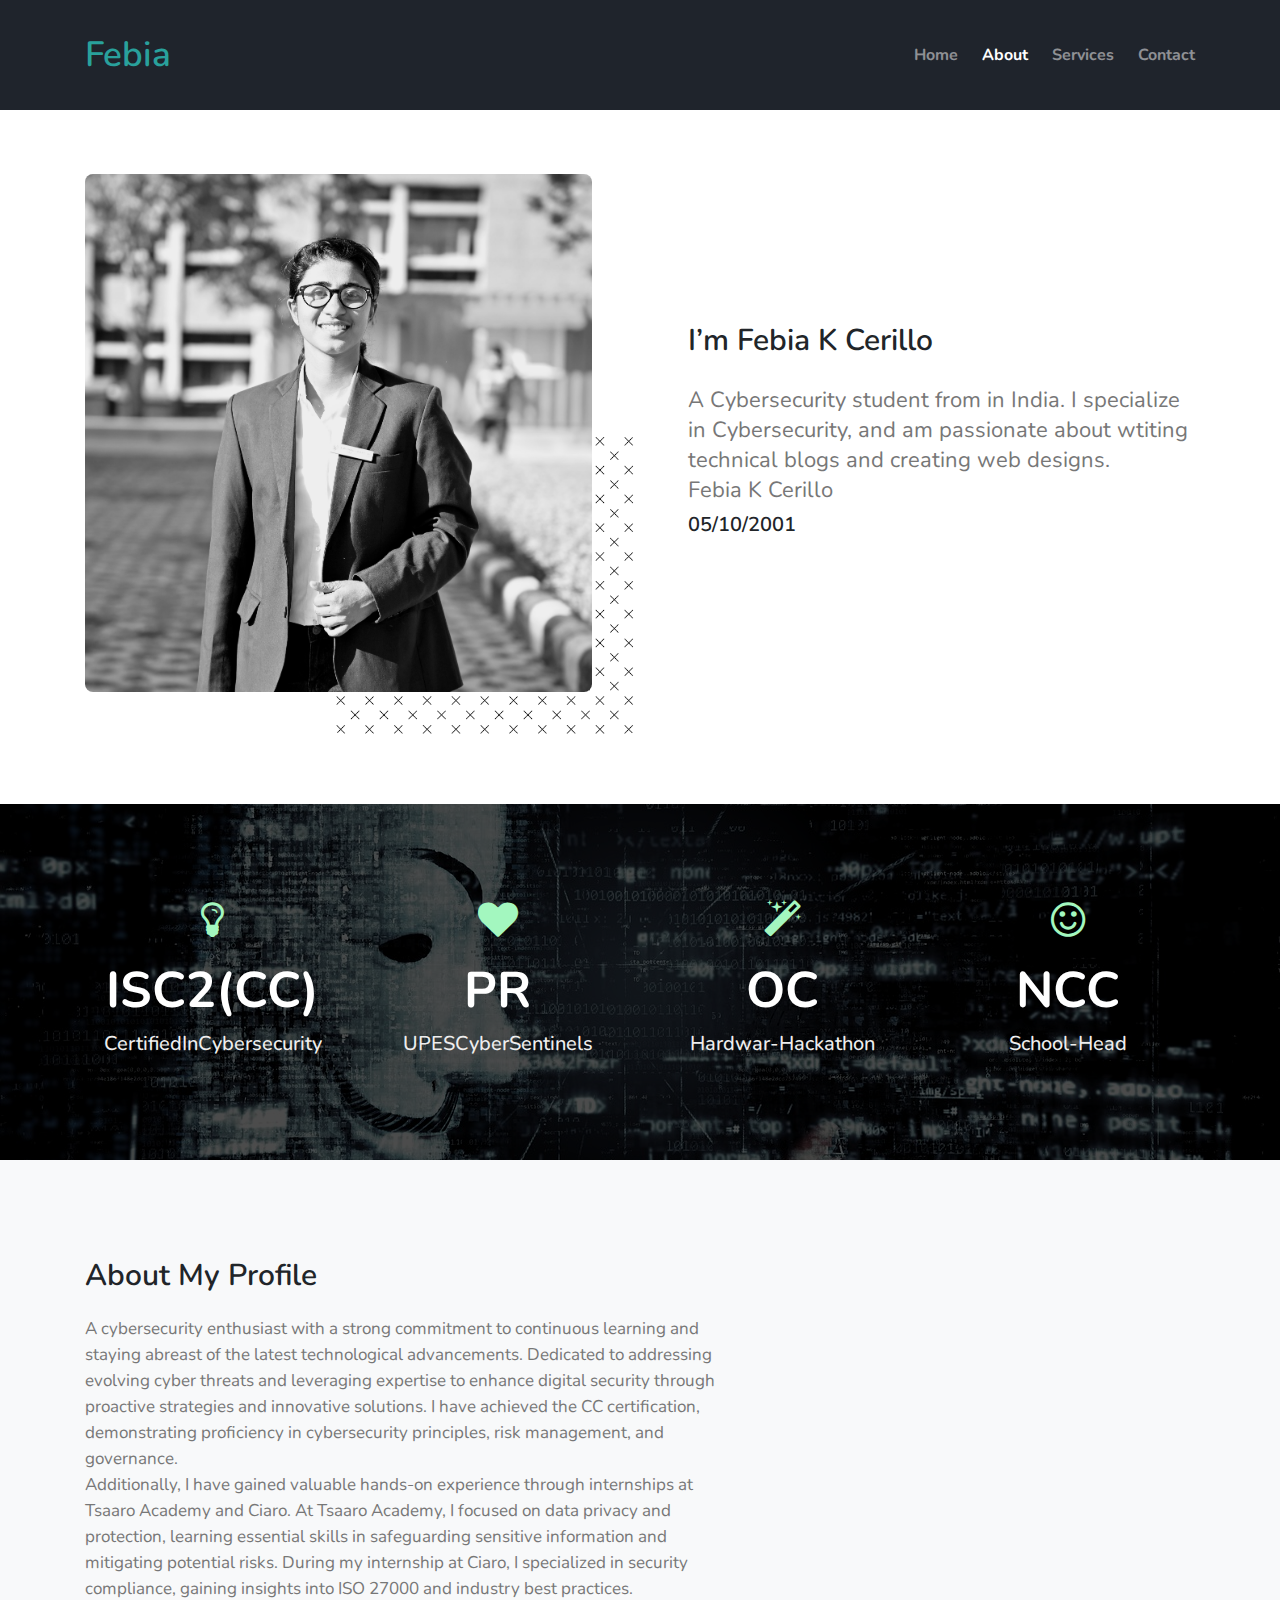
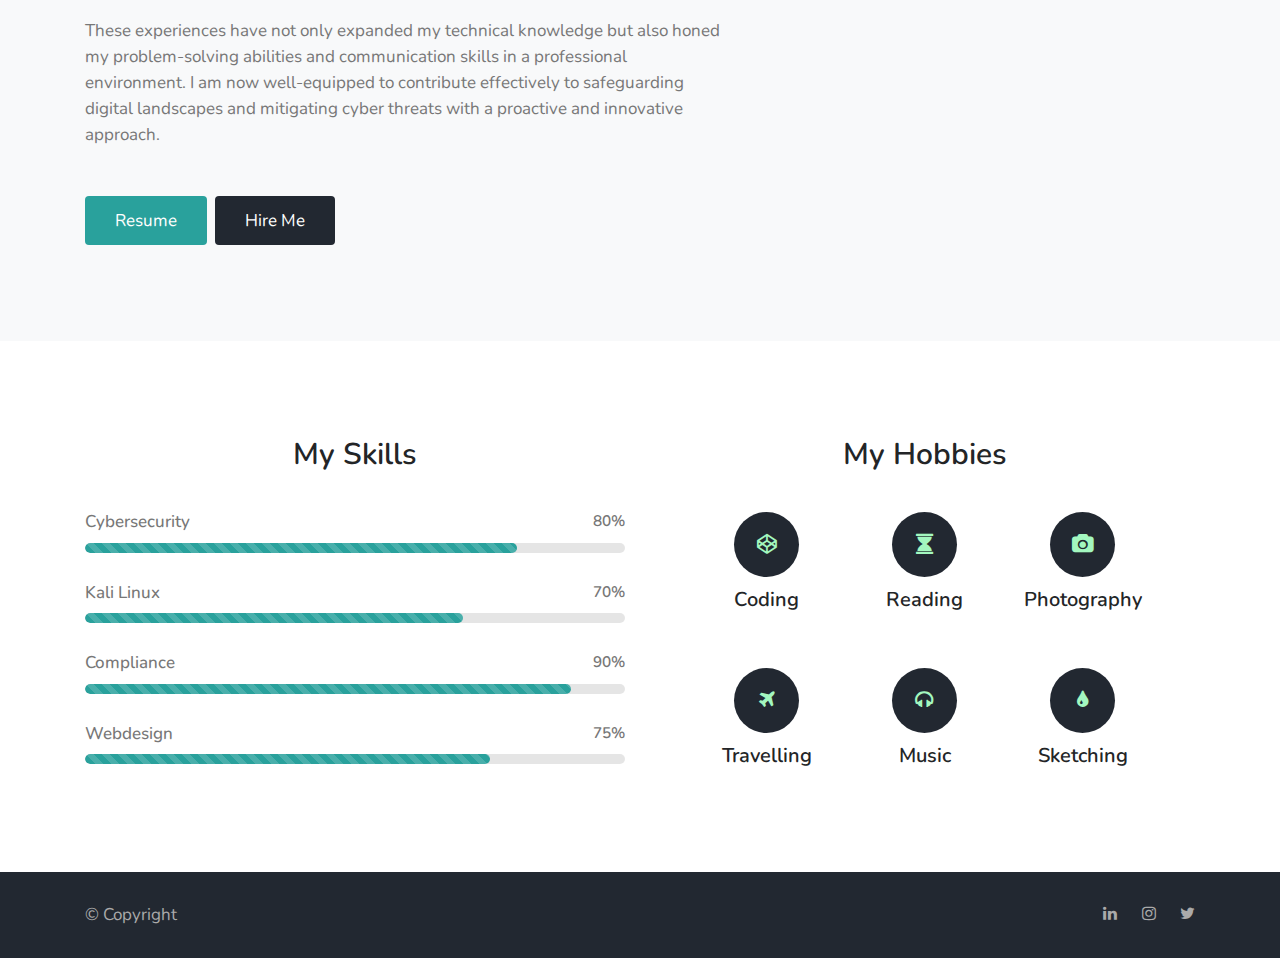
==== commit 2f663147: "personal website" ====
--- a/about.html
+++ b/about.html
@@ -69,7 +69,6 @@
                     <p class="mt-md-4 mt-3 mb-0"> A Cybersecurity student from in India.
                         I specialize in Cybersecurity, and am passionate about wtiting technical blogs and creating web designs.
                     </p>
-                    <img src="assets/images/signature.jpg" class="img-fluid signature" width="300px" alt="my photo" />
                     <p class="m-0 mb-2">Febia K Cerillo</p>
                     <h6>05/10/2001</h6>
                 </div>
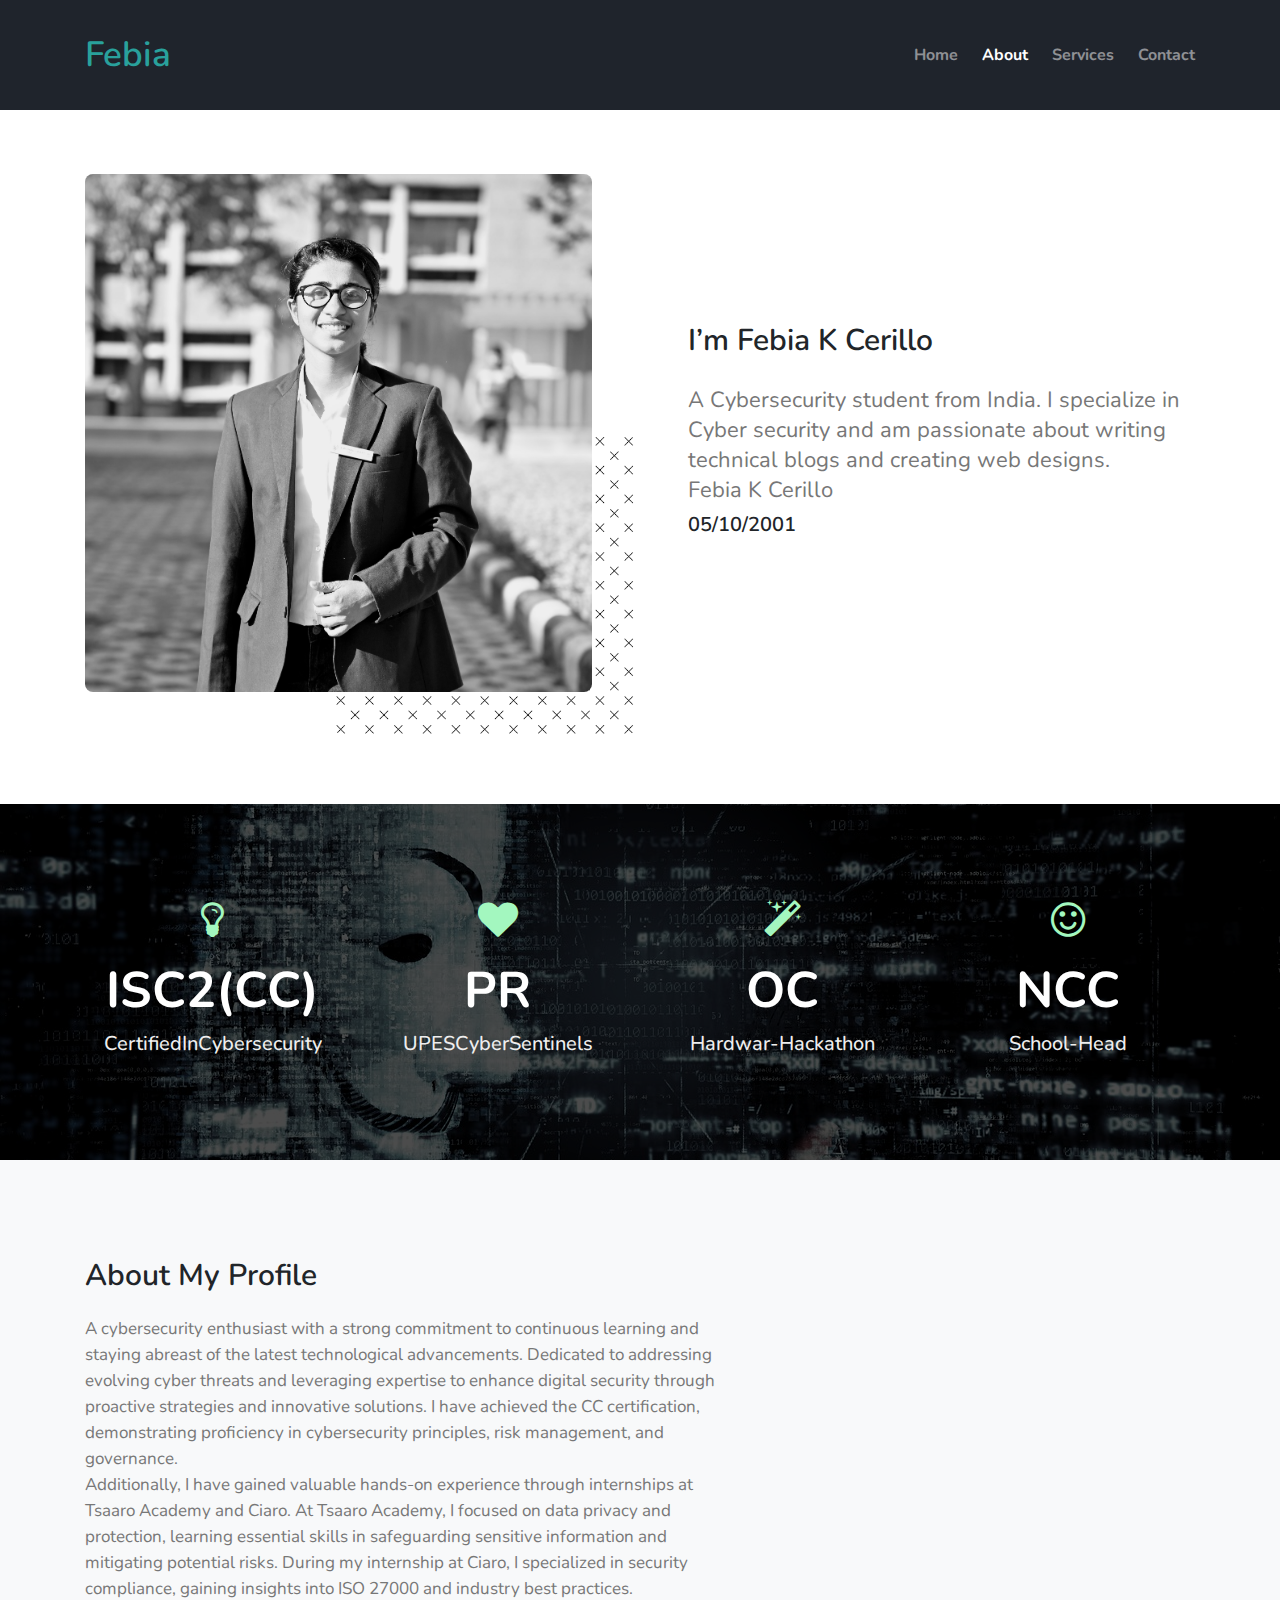
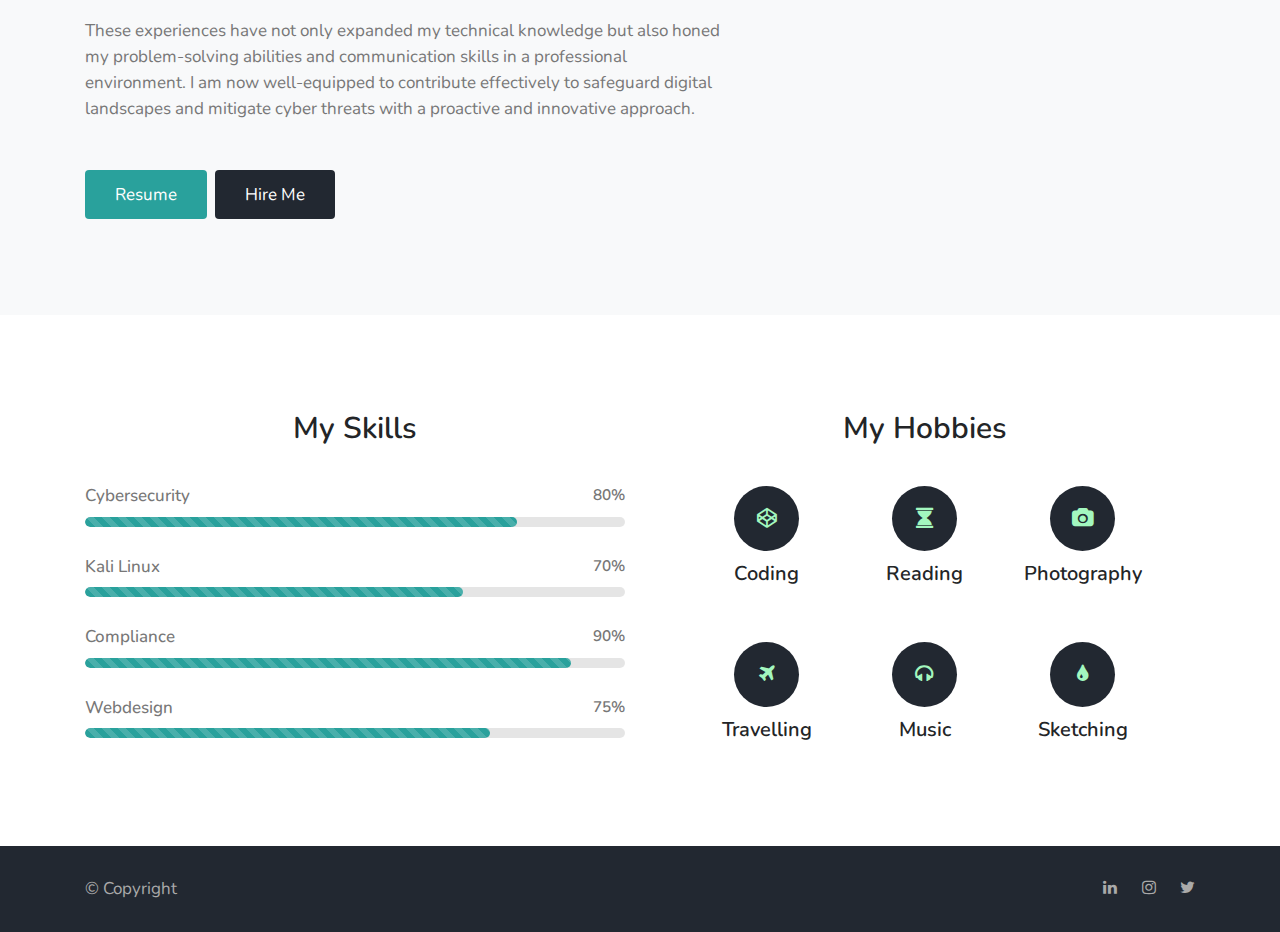
==== commit 5fdd380d: "Update about.html" ====
--- a/about.html
+++ b/about.html
@@ -7,7 +7,7 @@
     <meta charset="utf-8">
     <meta name="viewport" content="width=device-width, initial-scale=1, shrink-to-fit=no">
 
-    <title>Eccentric portfolio - personal website template | About : W3layouts</title>
+    <title>Febia K Cerillo</title>
 
     <!-- google fonts -->
     <link href="https://fonts.googleapis.com/css?family=Nunito:400,700&display=swap" rel="stylesheet">
@@ -66,8 +66,8 @@
                 </div>
                 <div class="col-lg-6 info pl-lg-5 mt-lg-0 mt-5 pt-lg-0 pt-3 align-center">
                     <h4 class="">I’m Febia K Cerillo</h4>
-                    <p class="mt-md-4 mt-3 mb-0"> A Cybersecurity student from in India.
-                        I specialize in Cybersecurity, and am passionate about wtiting technical blogs and creating web designs.
+                    <p class="mt-md-4 mt-3 mb-0"> A Cybersecurity student from India.
+                        I specialize in Cyber security and am passionate about writing technical blogs and creating web designs.
                     </p>
                     <p class="m-0 mb-2">Febia K Cerillo</p>
                     <h6>05/10/2001</h6>
@@ -123,7 +123,7 @@
                             gaining insights into ISO 27000 and industry best practices.</p>
                         <p class="mb-0">These experiences have not only expanded my technical knowledge but also honed my problem-solving 
                             abilities and communication skills in a professional environment. I am now well-equipped to contribute effectively 
-                            to safeguarding digital landscapes and mitigating cyber threats with a proactive and innovative approach.
+                            to safeguard digital landscapes and mitigate cyber threats with a proactive and innovative approach.
                         </p>
                         <a href="https://drive.google.com/file/d/11Y_3t4I6lCJJg6wt747me_1ckLIumIxb/view?usp=sharing" class="primary-btn-style btn-primary btn mt-lg-5 mt-4">Resume</a>
                         <a href="contact.html" class="secondary-btn-style btn-secondary btn mt-lg-5 mt-4 ml-1">Hire
@@ -280,4 +280,4 @@
 
 </body>
 
-</html>+</html>
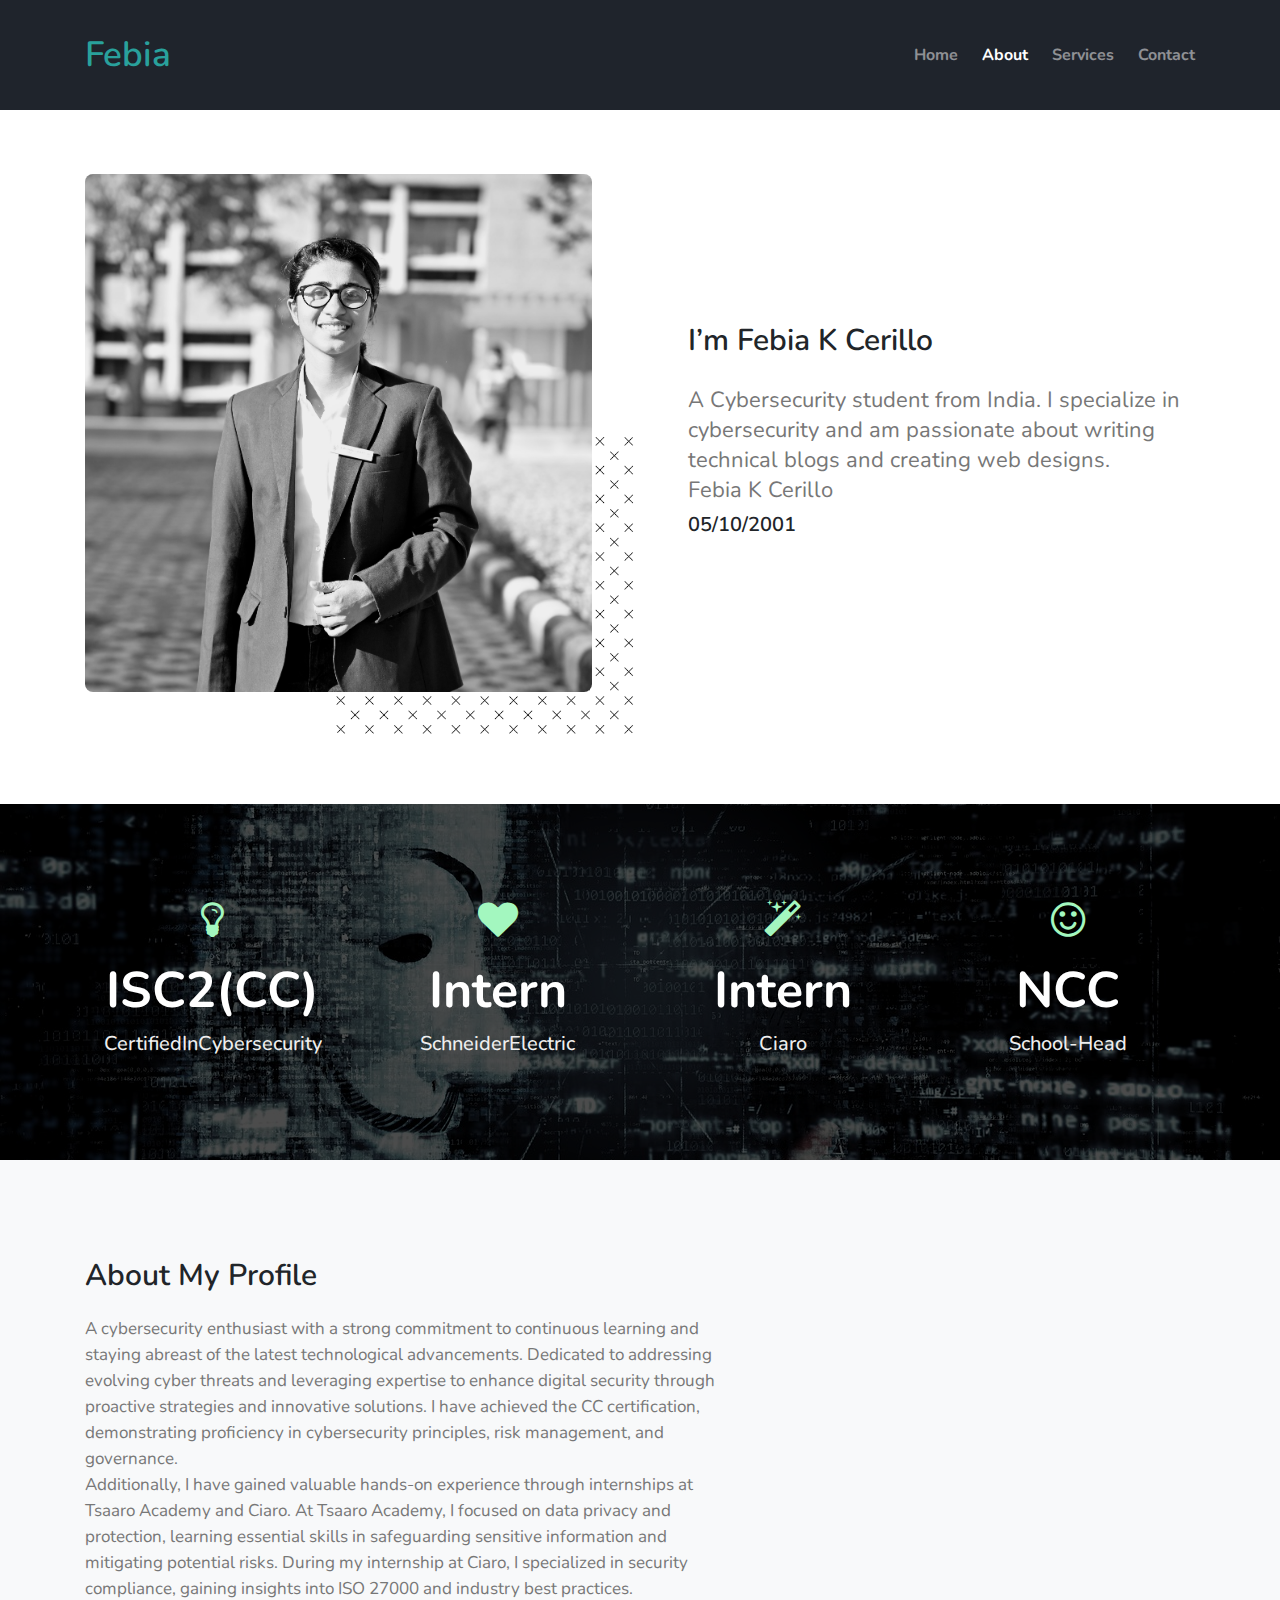
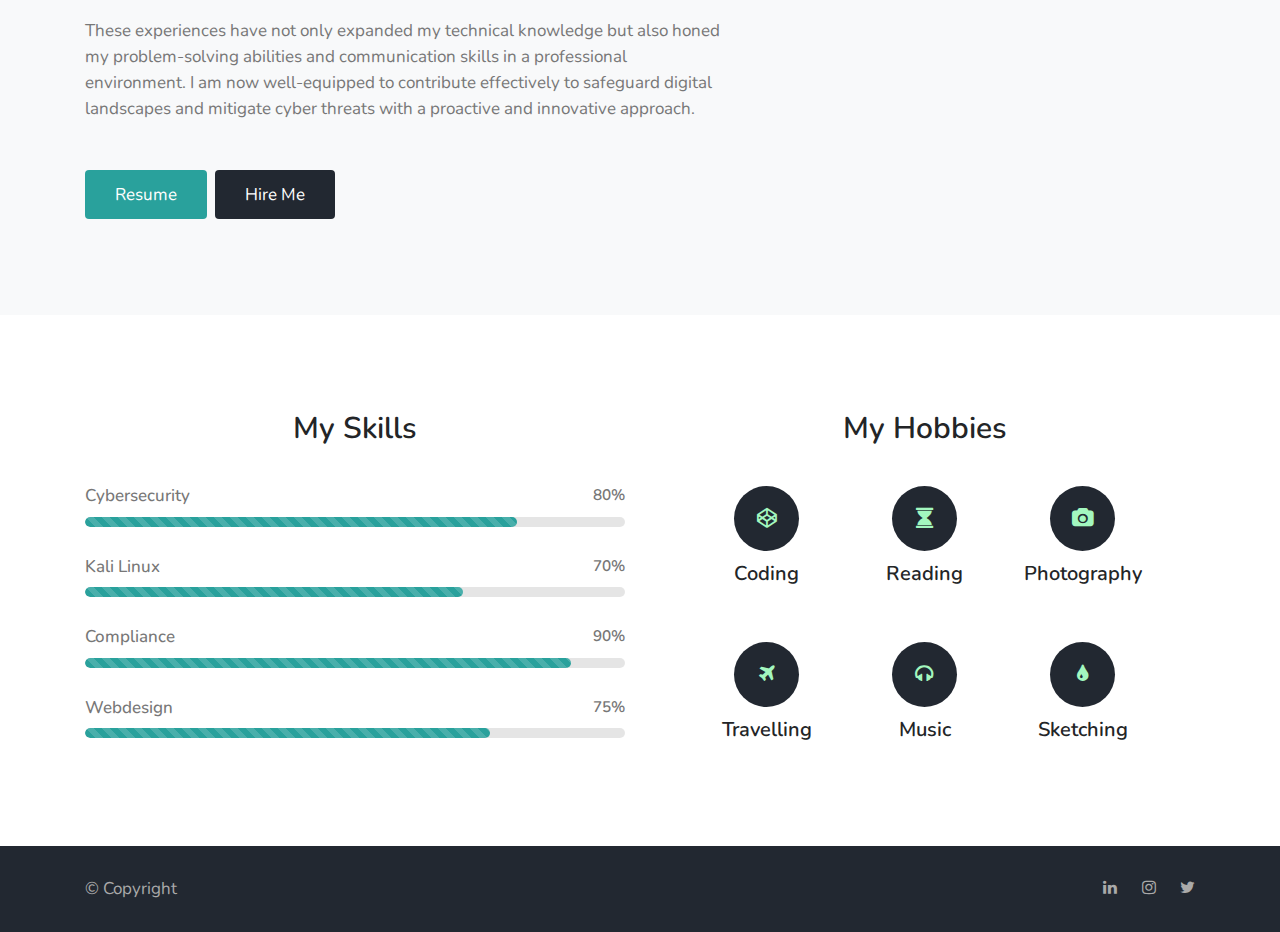
==== commit c36e900a: "Update about.html" ====
--- a/about.html
+++ b/about.html
@@ -67,7 +67,7 @@
                 <div class="col-lg-6 info pl-lg-5 mt-lg-0 mt-5 pt-lg-0 pt-3 align-center">
                     <h4 class="">I’m Febia K Cerillo</h4>
                     <p class="mt-md-4 mt-3 mb-0"> A Cybersecurity student from India.
-                        I specialize in Cyber security and am passionate about writing technical blogs and creating web designs.
+                        I specialize in cybersecurity and am passionate about writing technical blogs and creating web designs.
                     </p>
                     <p class="m-0 mb-2">Febia K Cerillo</p>
                     <h6>05/10/2001</h6>
@@ -88,13 +88,13 @@
                 </div>
                 <div class="col-sm-3 col-6 stats_info counter_grid1">
                     <span class="fa fa-heart"></span>
-                    <p class="counter">PR</p>
-                    <h4>UPESCyberSentinels</h4>
+                    <p class="counter">Intern</p>
+                    <h4>SchneiderElectric</h4>
                 </div>
                 <div class="col-sm-3 col-6 stats_info counter_grid mt-sm-0 mt-5">
                     <span class="fa fa-magic"></span>
-                    <p class="counter">OC</p>
-                    <h4>Hardwar-Hackathon</h4>
+                    <p class="counter">Intern</p>
+                    <h4>Ciaro</h4>
                 </div>
                 <div class="col-sm-3 col-6 stats_info counter_grid2 mt-sm-0 mt-5">
                     <span class="fa fa-smile-o"></span>
@@ -125,7 +125,7 @@
                             abilities and communication skills in a professional environment. I am now well-equipped to contribute effectively 
                             to safeguard digital landscapes and mitigate cyber threats with a proactive and innovative approach.
                         </p>
-                        <a href="https://drive.google.com/file/d/11Y_3t4I6lCJJg6wt747me_1ckLIumIxb/view?usp=sharing" class="primary-btn-style btn-primary btn mt-lg-5 mt-4">Resume</a>
+                        <a href="https://drive.google.com/file/d/1u9C8n8XtiXac663vlmL1EeLvyK7NAjwb/view?usp=sharing" class="primary-btn-style btn-primary btn mt-lg-5 mt-4">Resume</a>
                         <a href="contact.html" class="secondary-btn-style btn-secondary btn mt-lg-5 mt-4 ml-1">Hire
                             Me</a>
                     </div>
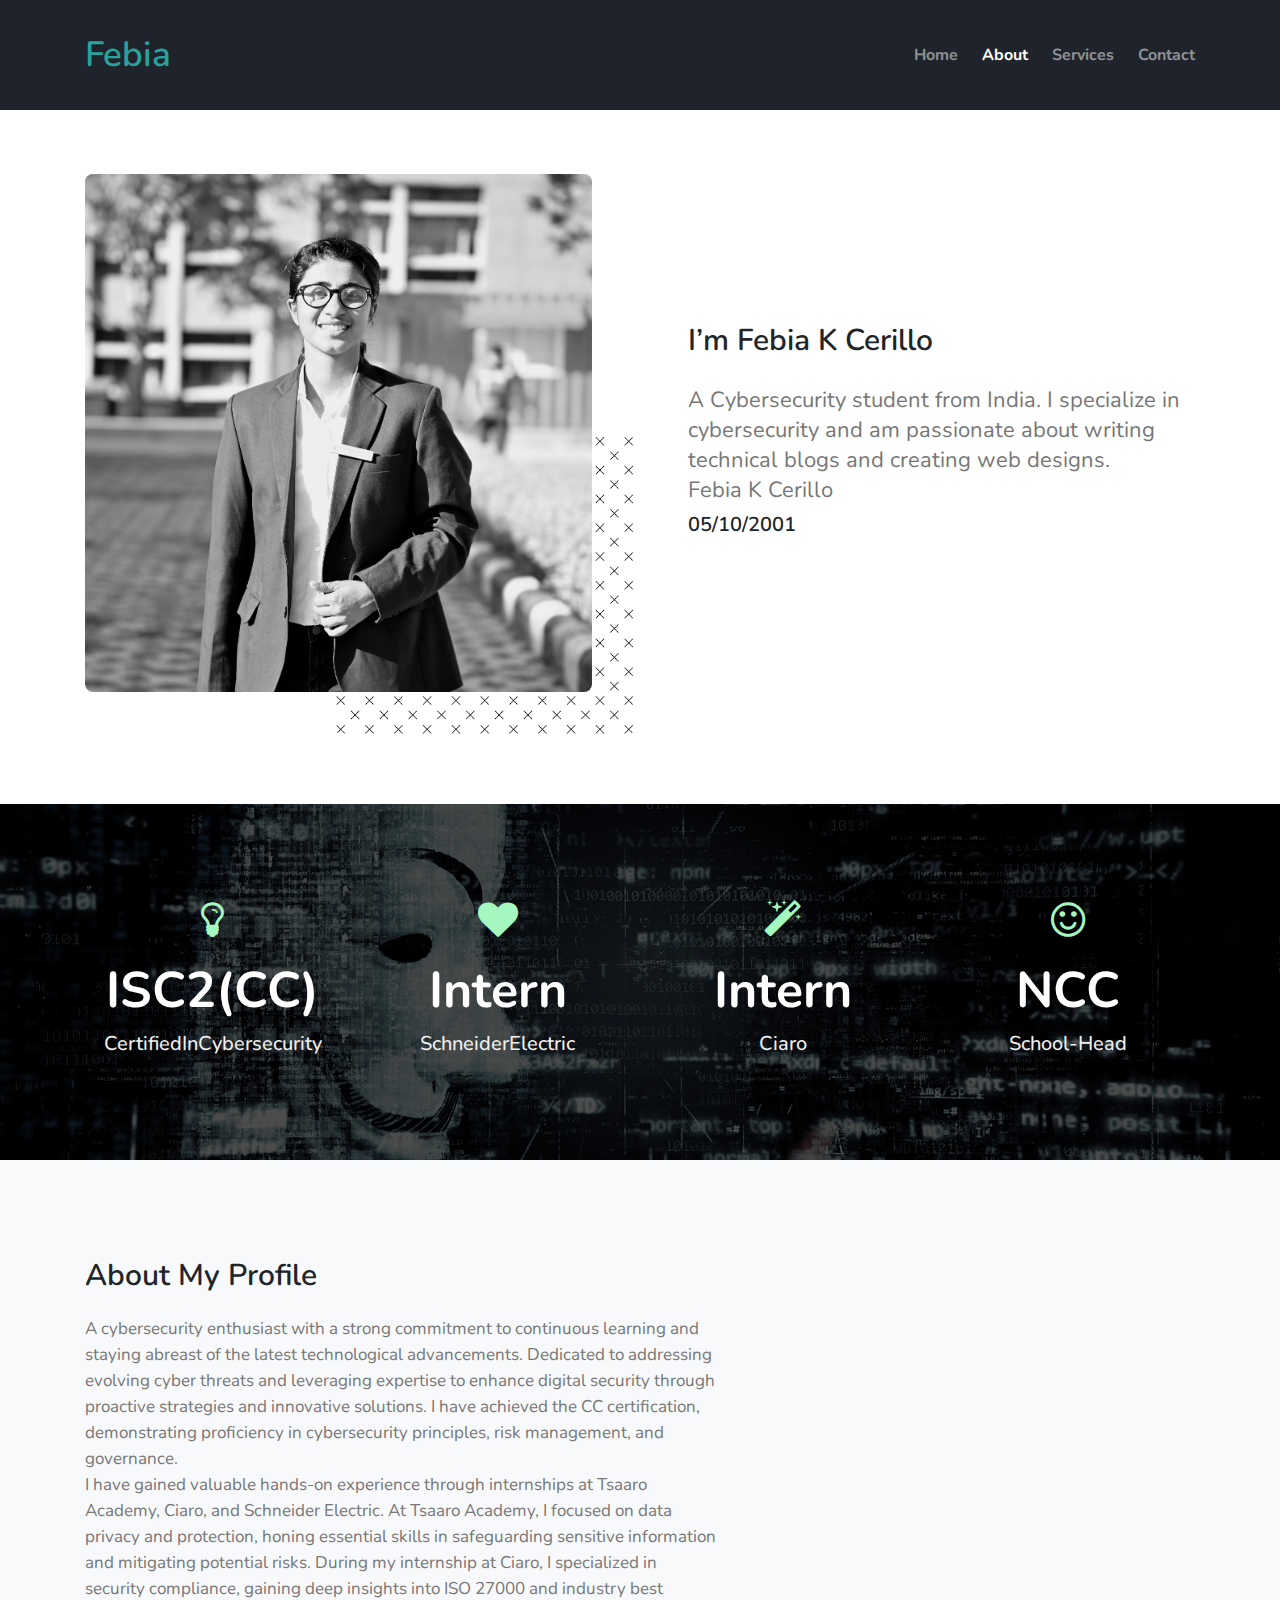
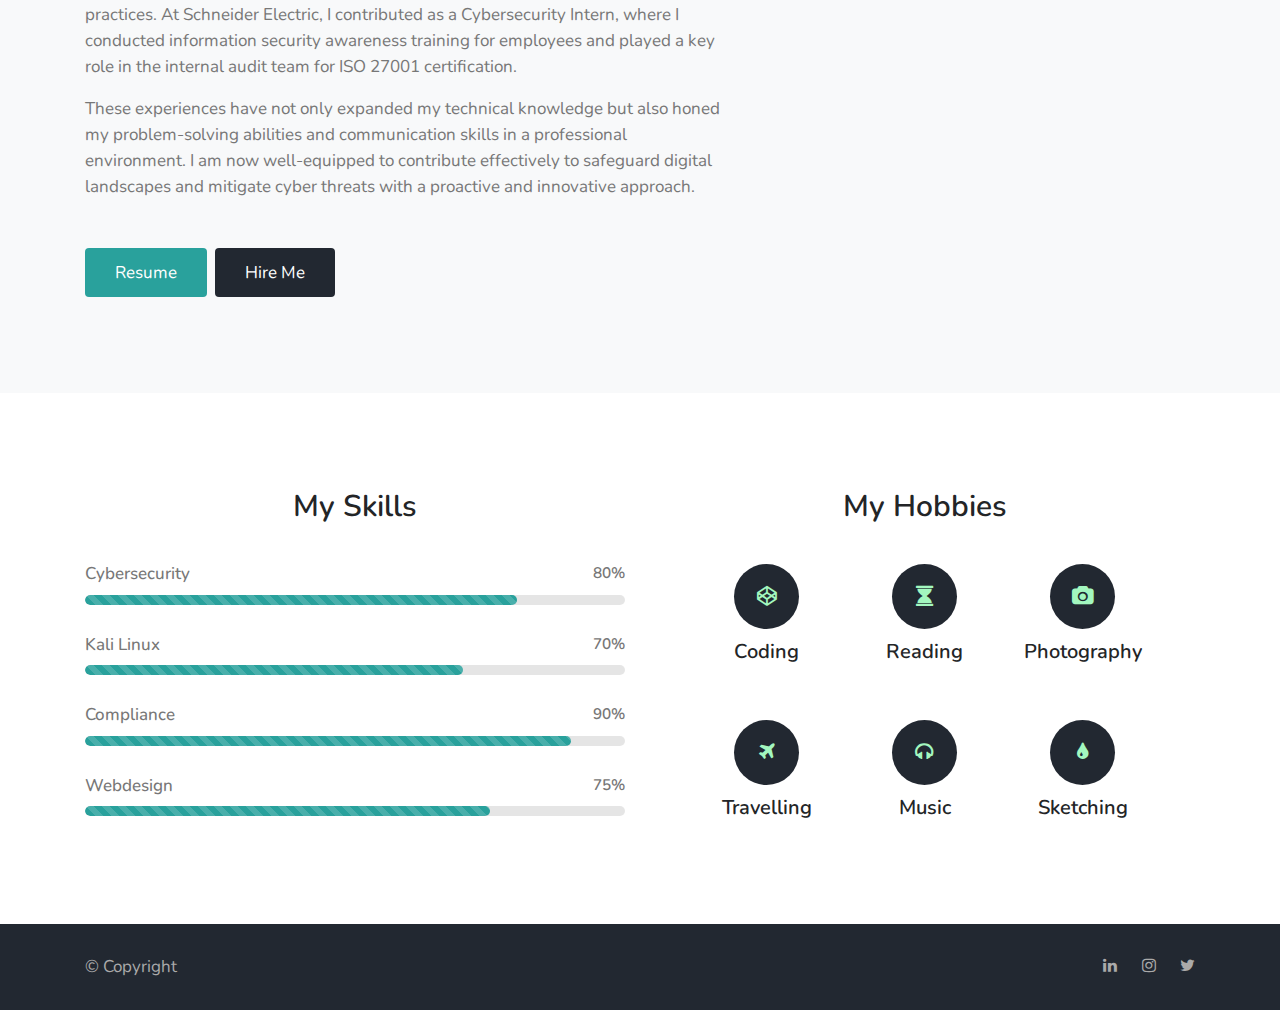
==== commit 5a3276ba: "Update about.html" ====
--- a/about.html
+++ b/about.html
@@ -117,10 +117,11 @@
                             the latest technological advancements. Dedicated to addressing evolving cyber threats and leveraging expertise 
                             to enhance digital security through proactive strategies and innovative solutions. I have achieved 
                             the CC certification, demonstrating proficiency in cybersecurity principles, risk management, and governance.
-                            <br>Additionally, I have gained valuable hands-on experience through internships at Tsaaro Academy and Ciaro. 
-                            At Tsaaro Academy, I focused on data privacy and protection, learning essential skills in safeguarding sensitive 
-                            information and mitigating potential risks. During my internship at Ciaro, I specialized in security compliance, 
-                            gaining insights into ISO 27000 and industry best practices.</p>
+                            <br>I have gained valuable hands-on experience through internships at Tsaaro Academy, Ciaro, and Schneider Electric. 
+                            At Tsaaro Academy, I focused on data privacy and protection, honing essential skills in safeguarding sensitive information and mitigating potential risks. 
+                            During my internship at Ciaro, I specialized in security compliance, gaining deep insights into ISO 27000 and industry best practices. 
+                            At Schneider Electric, I contributed as a Cybersecurity Intern, where I conducted information security awareness training for employees 
+                            and played a key role in the internal audit team for ISO 27001 certification.</p>
                         <p class="mb-0">These experiences have not only expanded my technical knowledge but also honed my problem-solving 
                             abilities and communication skills in a professional environment. I am now well-equipped to contribute effectively 
                             to safeguard digital landscapes and mitigate cyber threats with a proactive and innovative approach.
